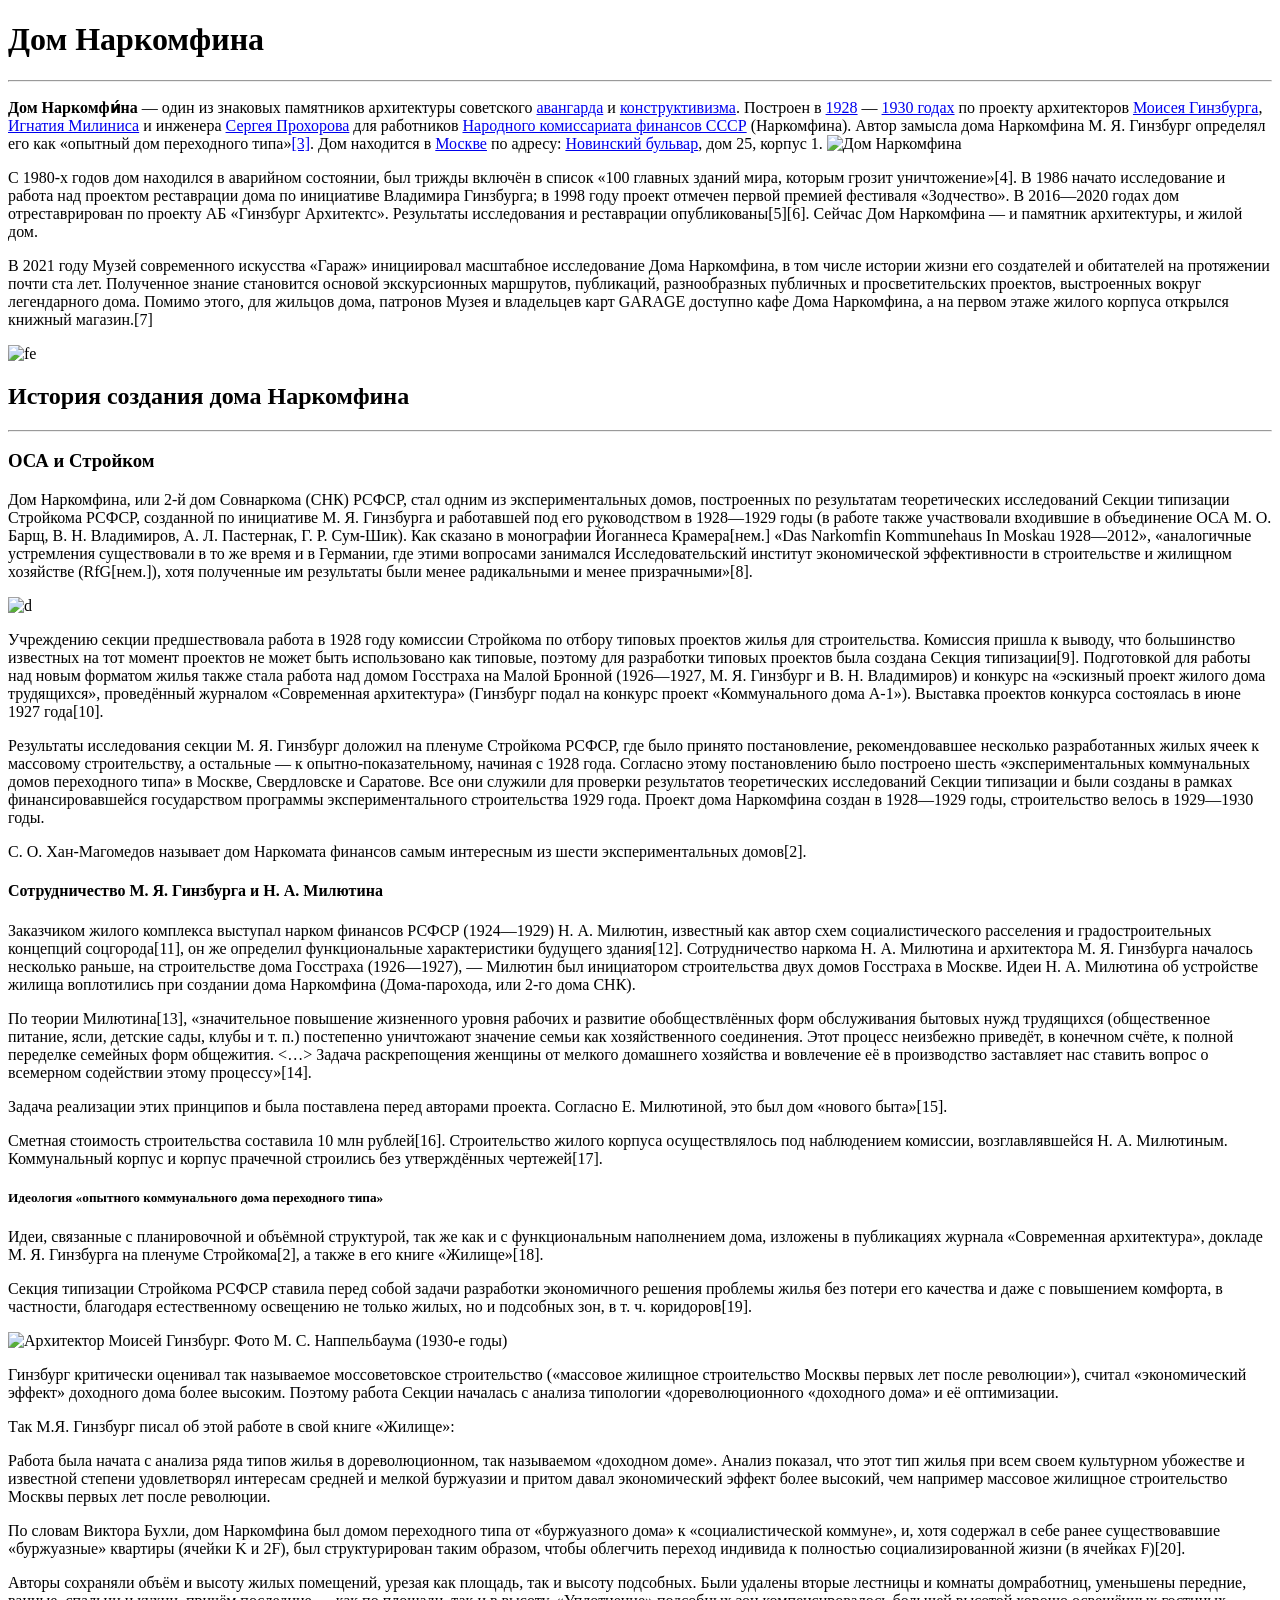
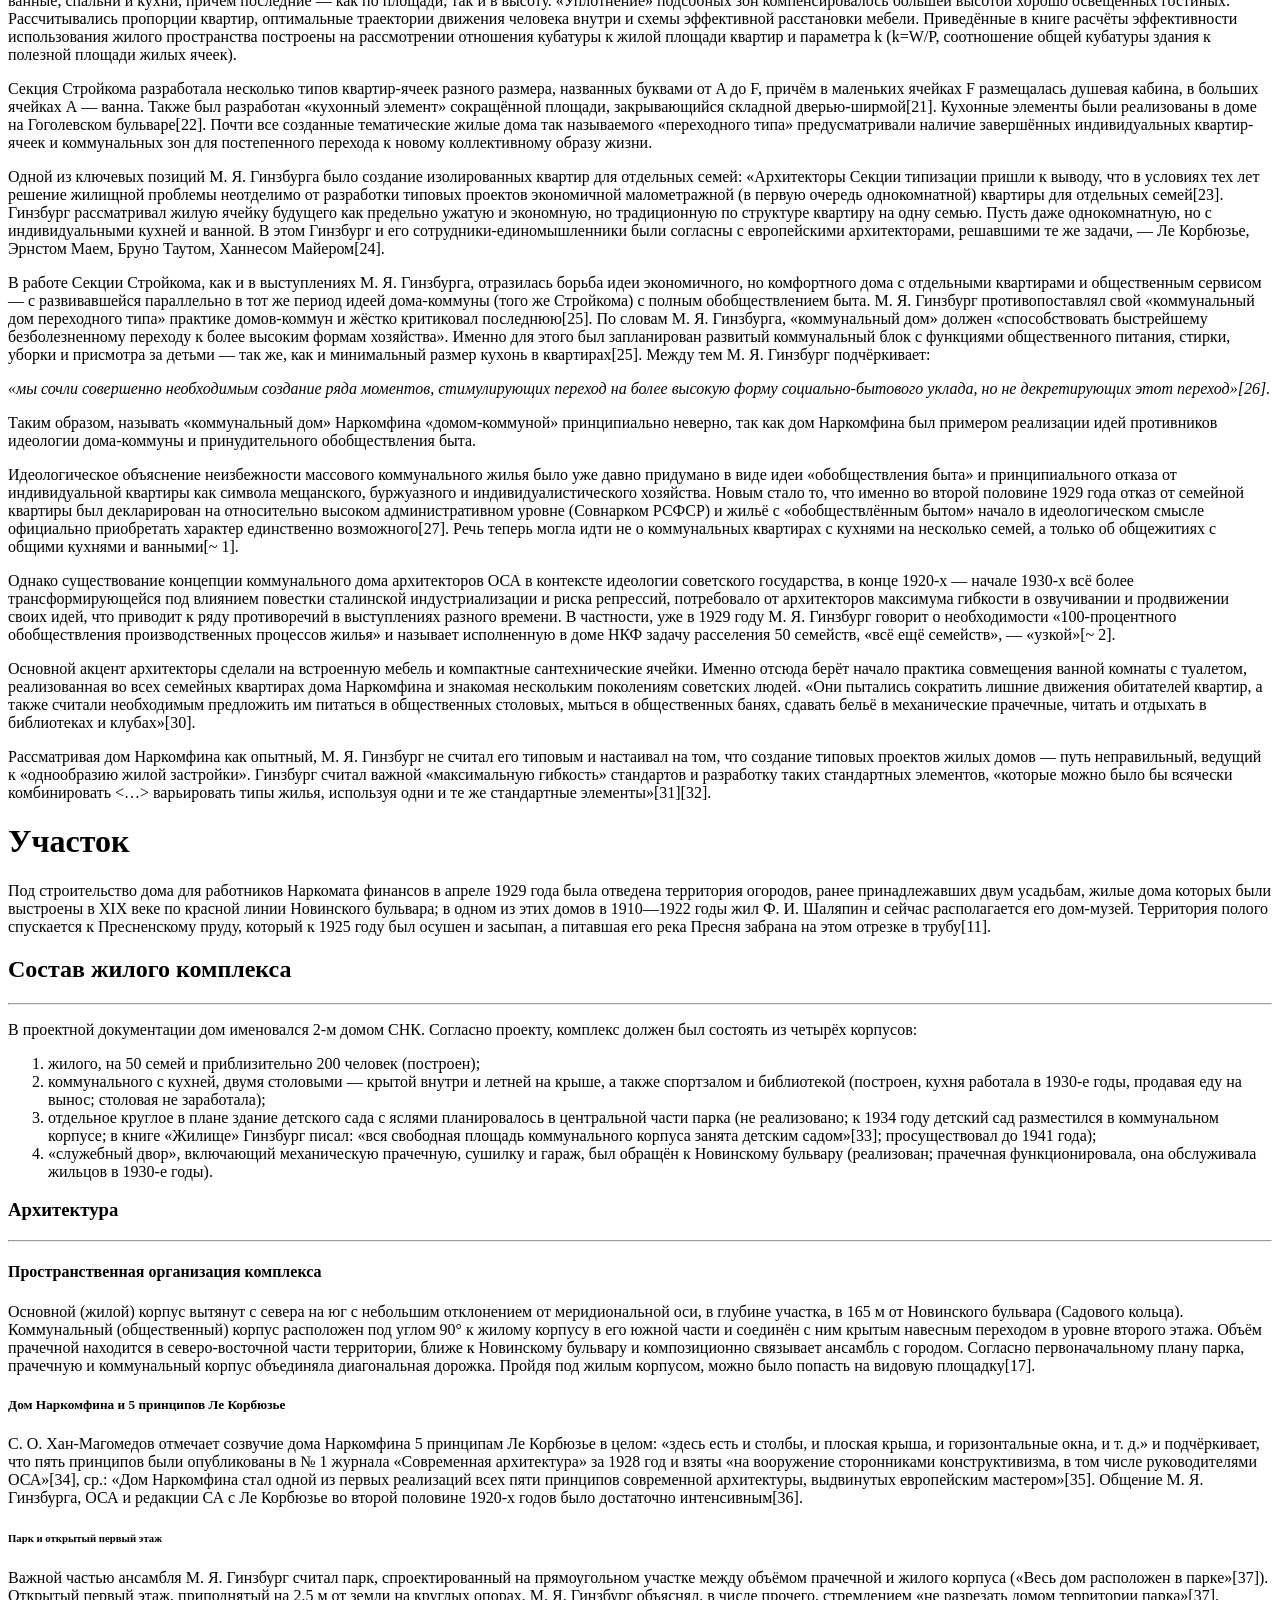
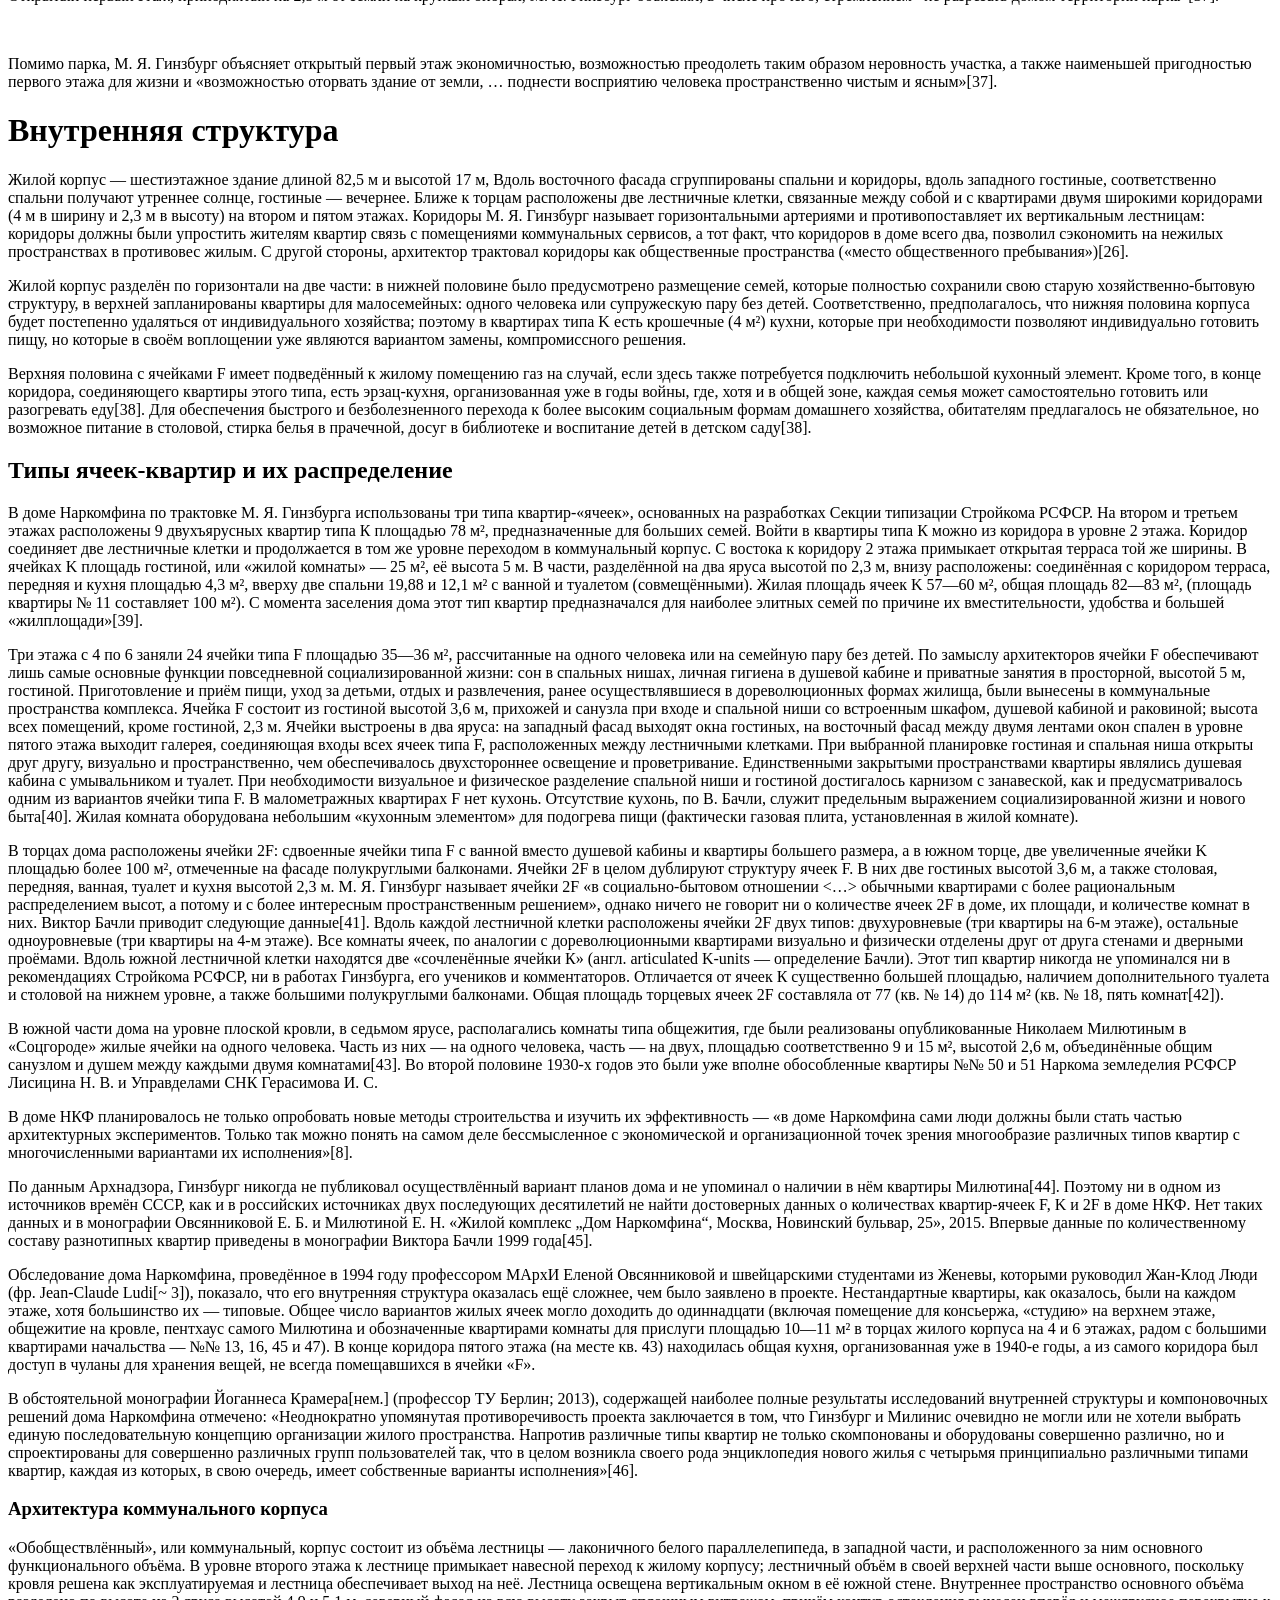
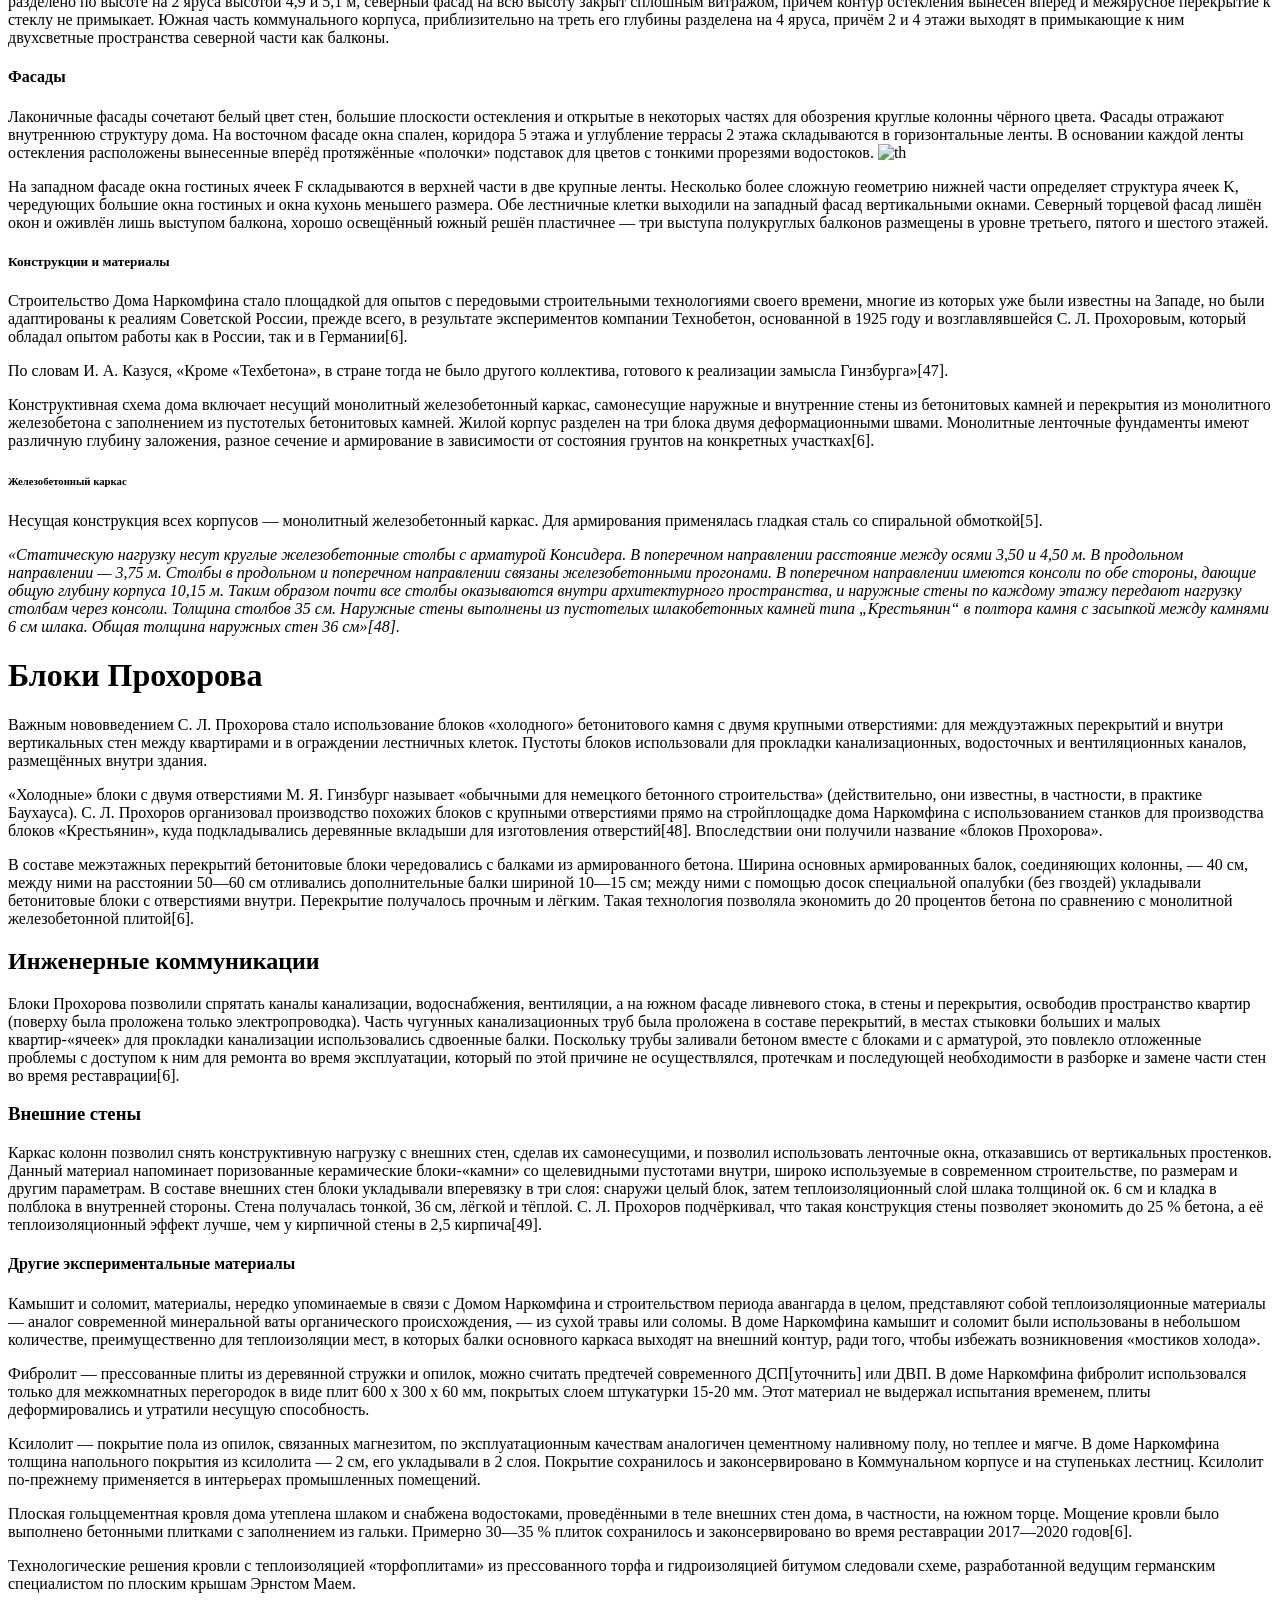
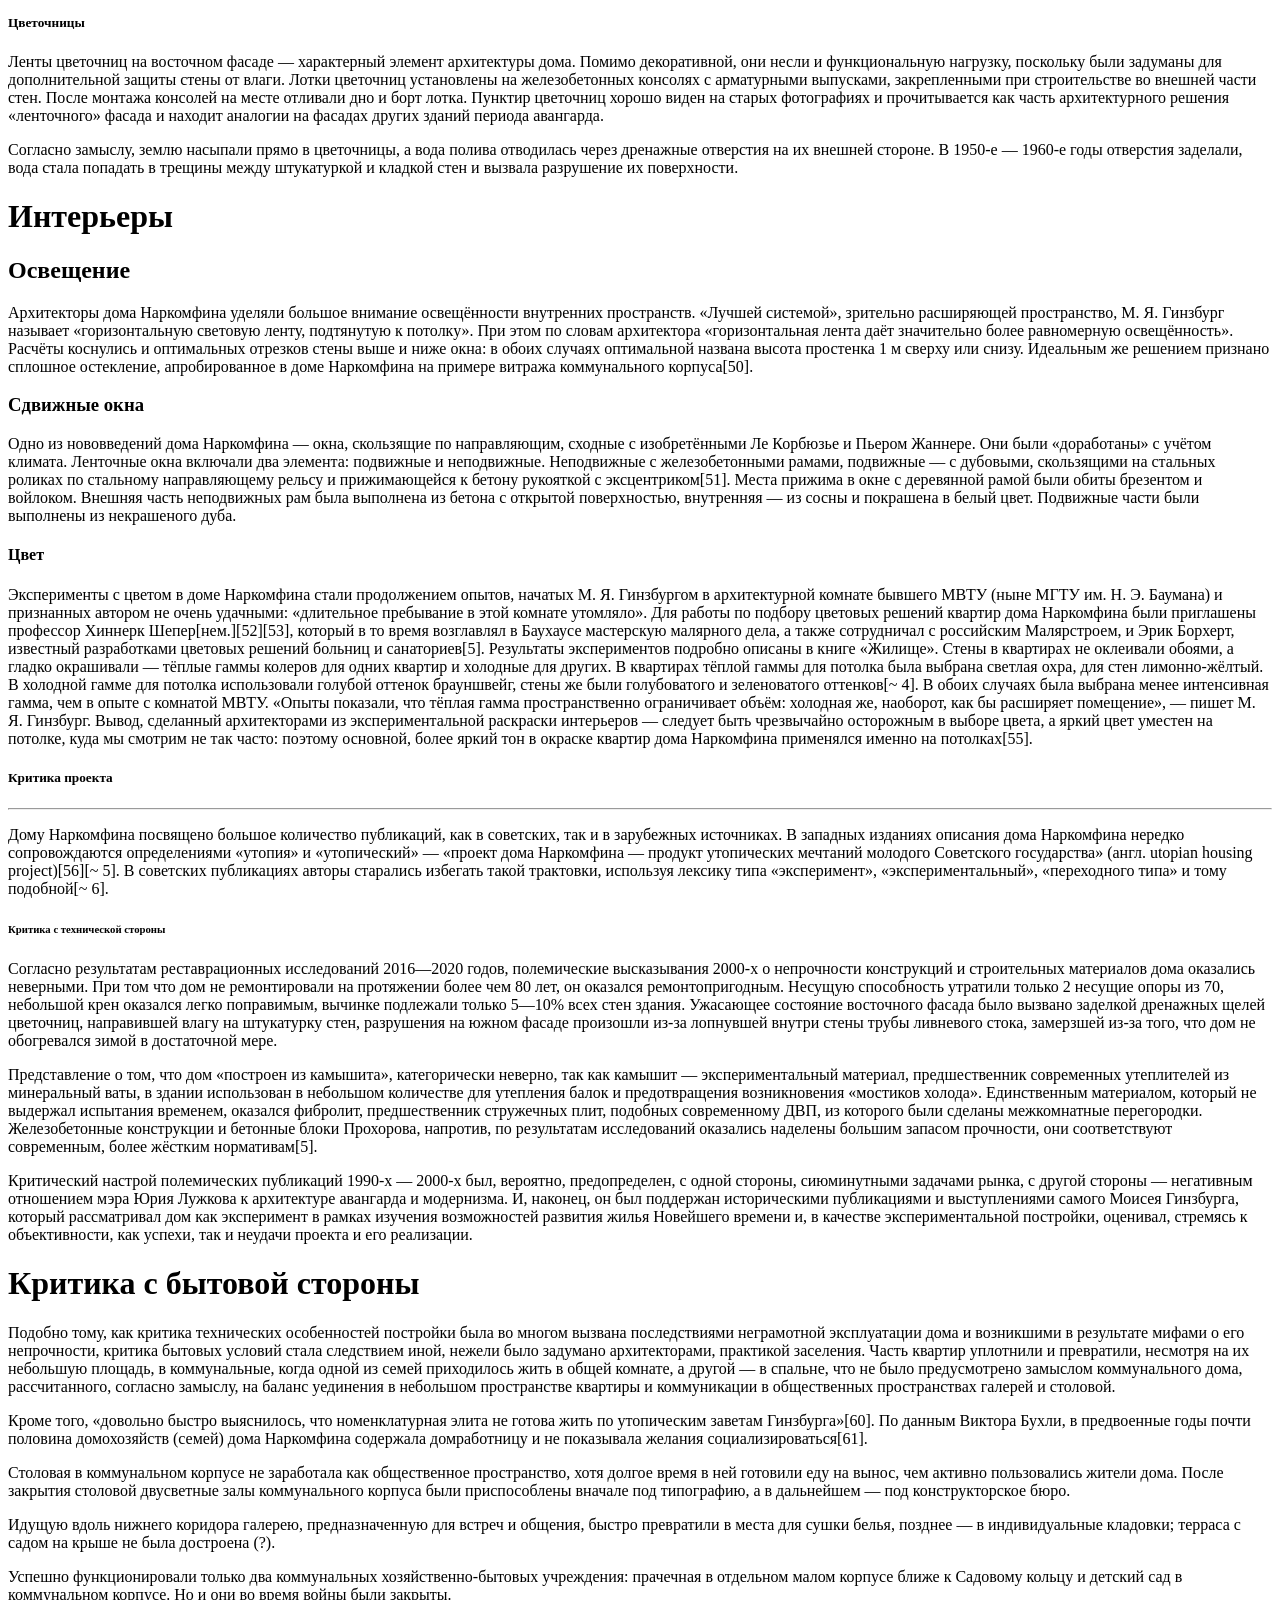
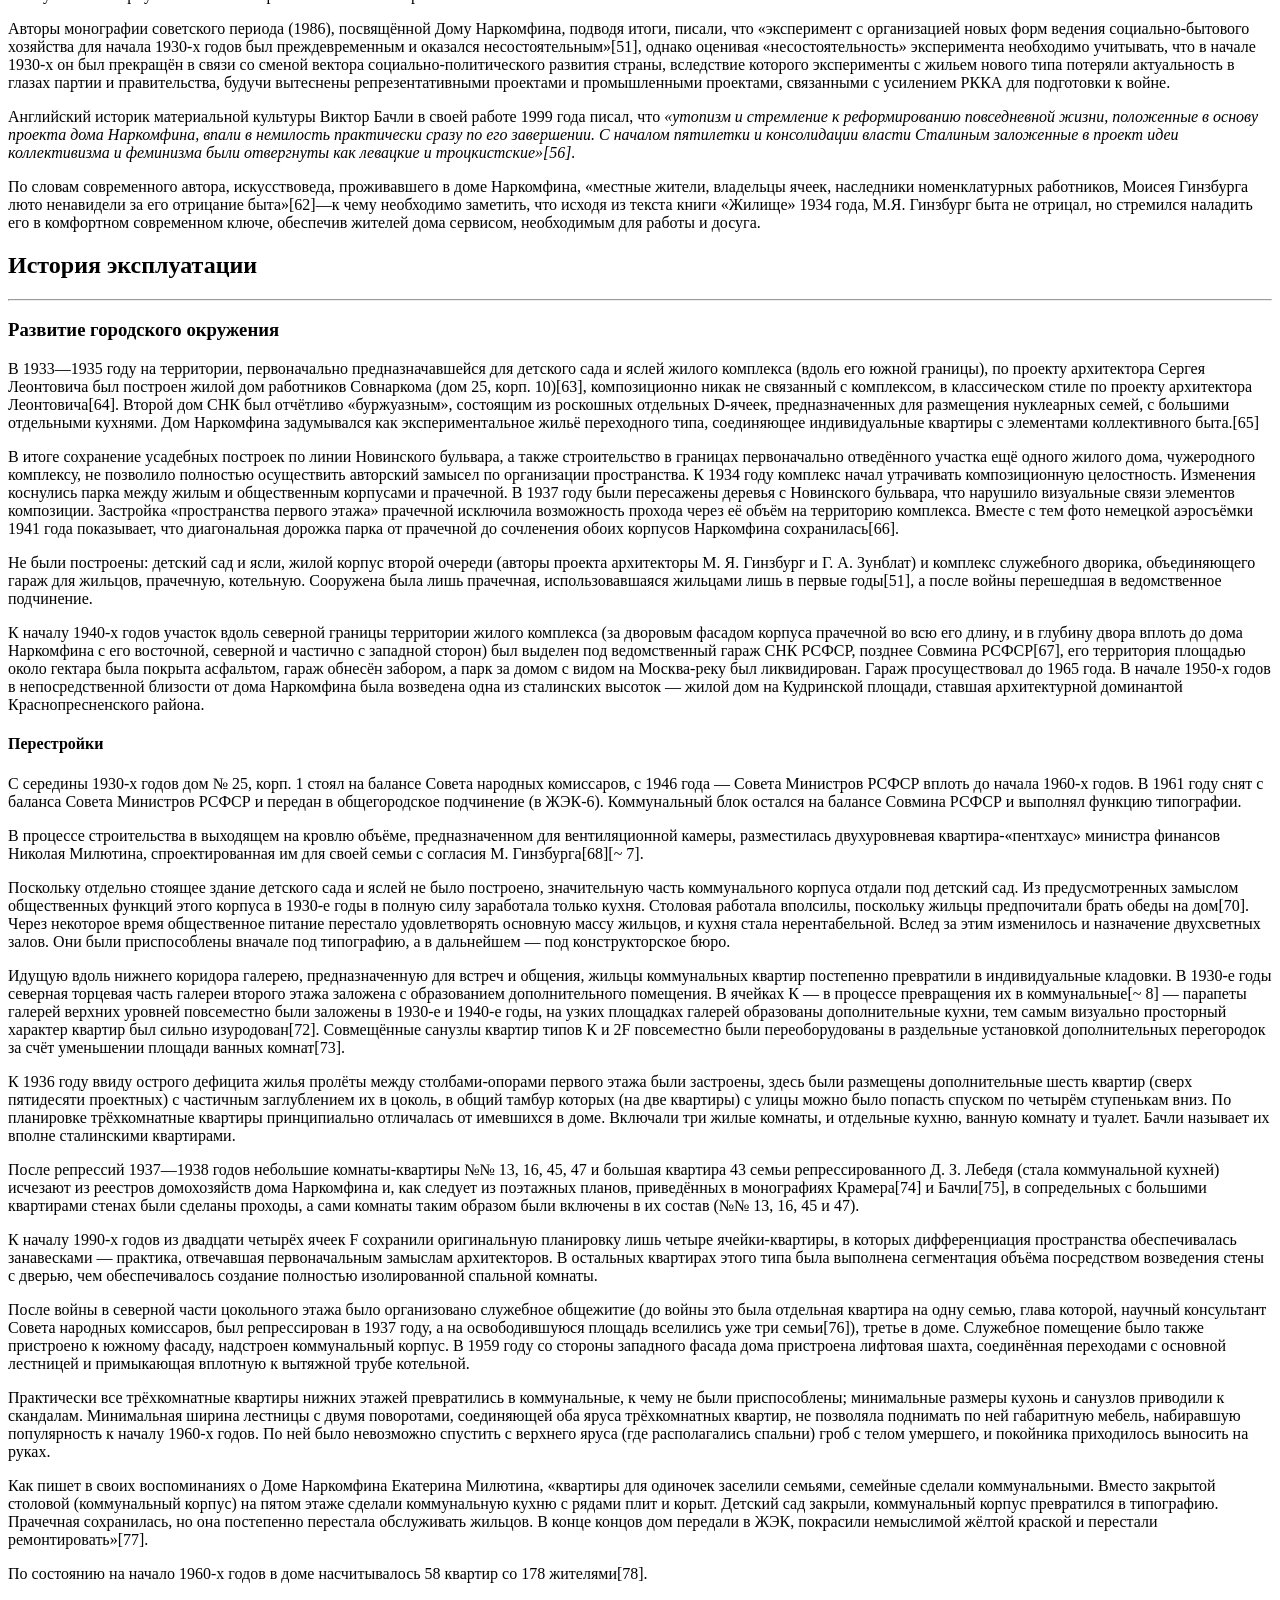
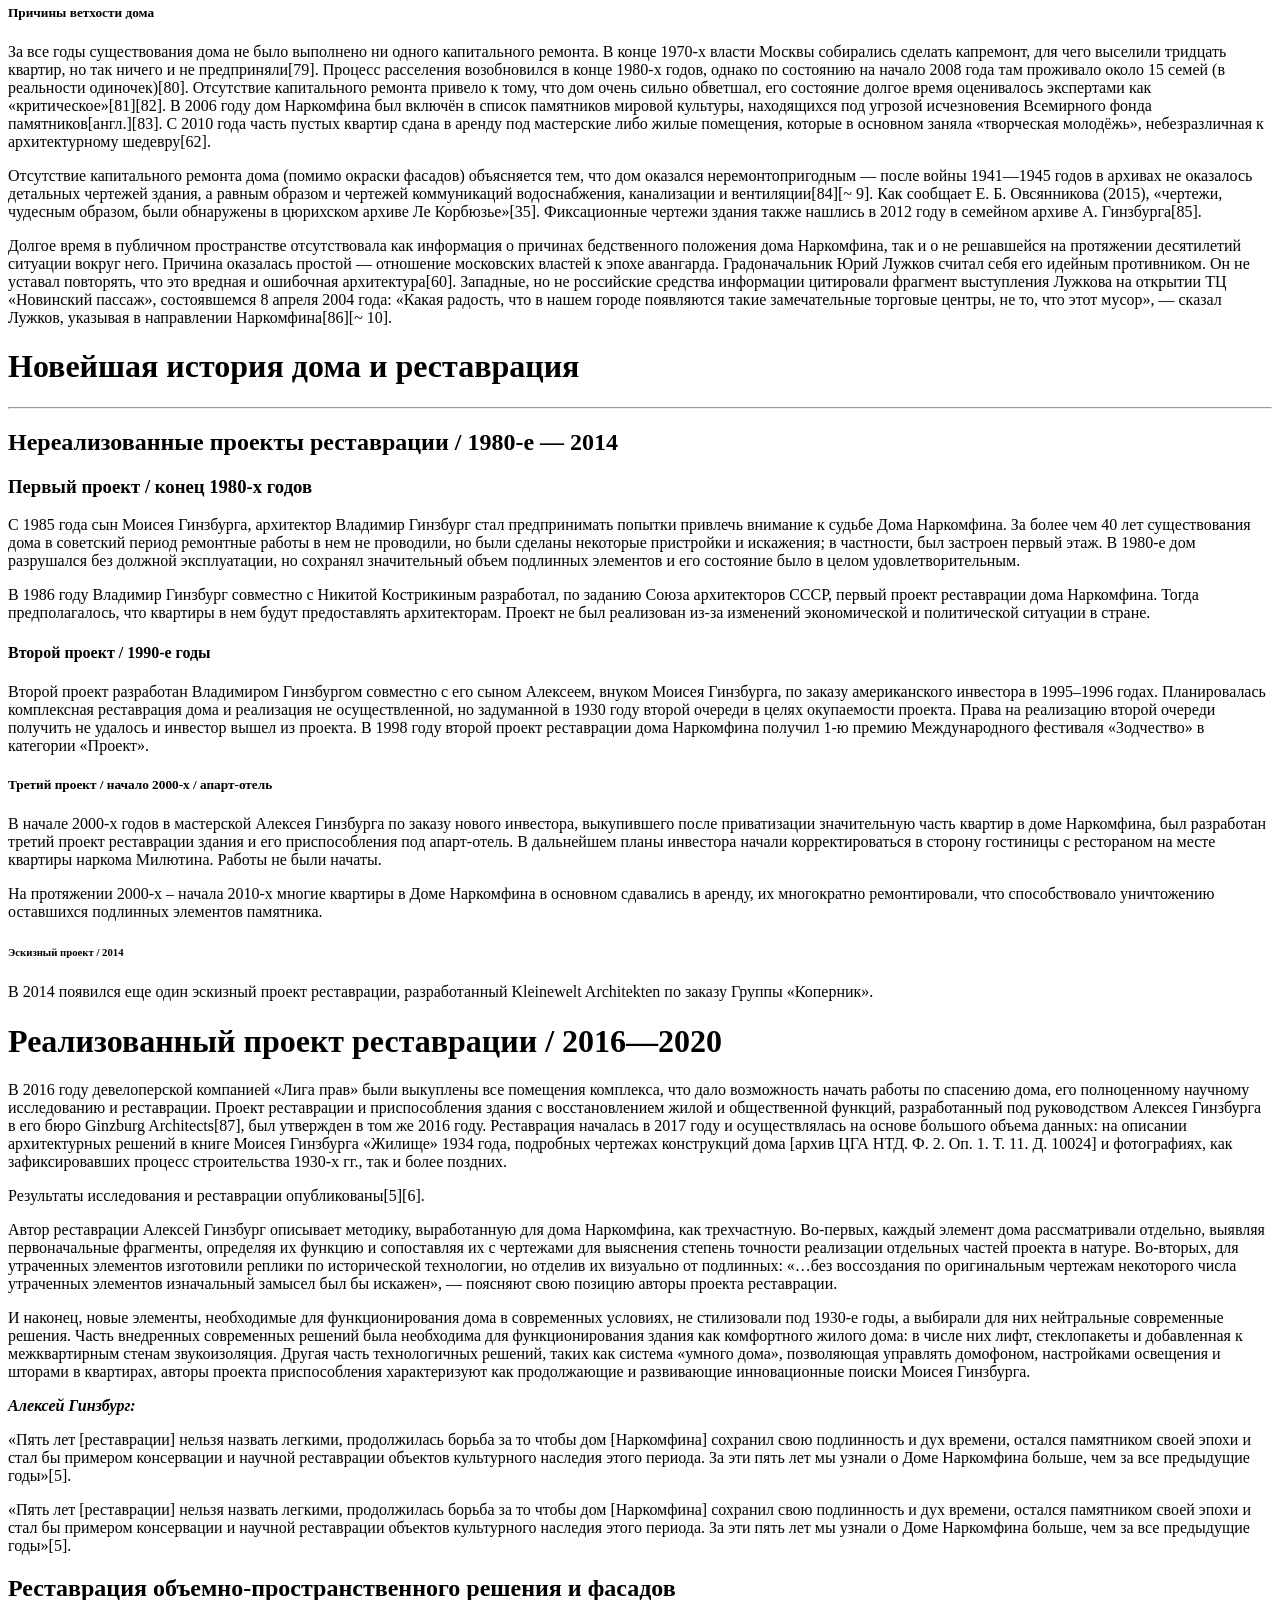
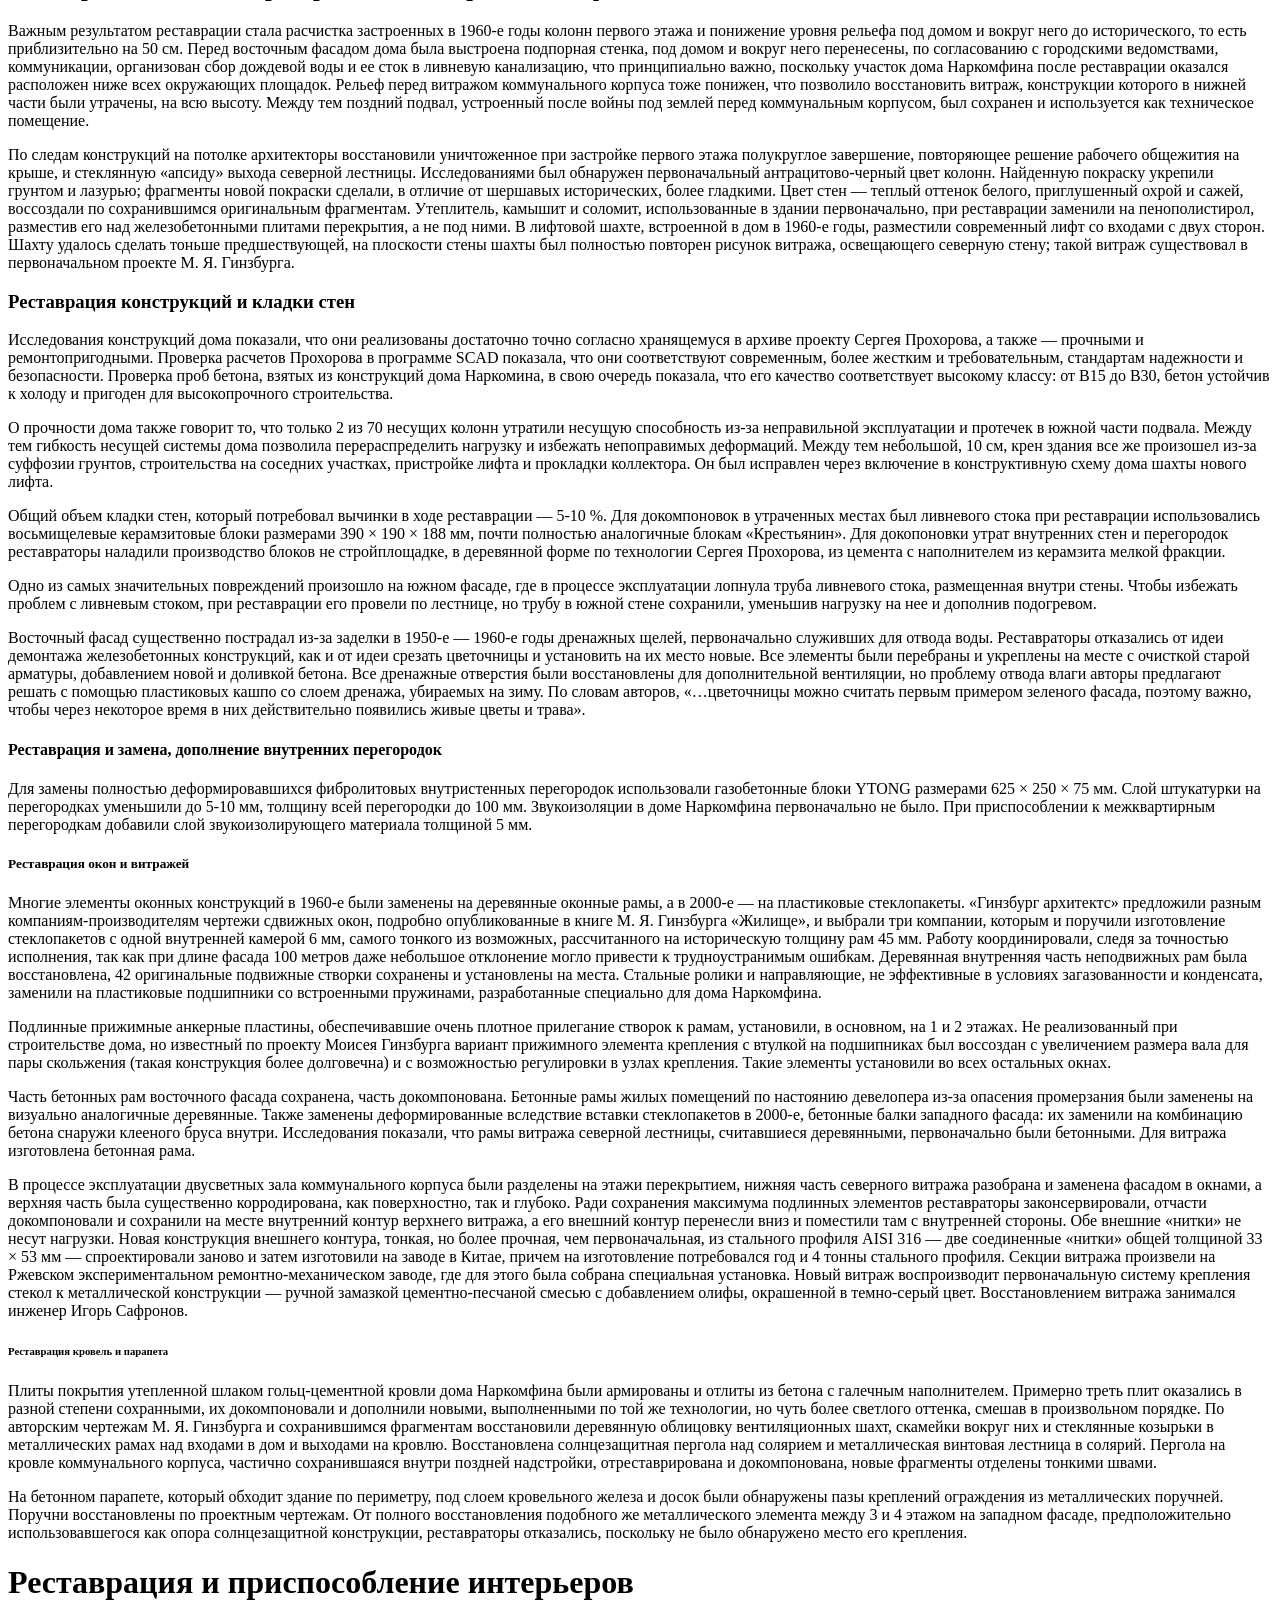
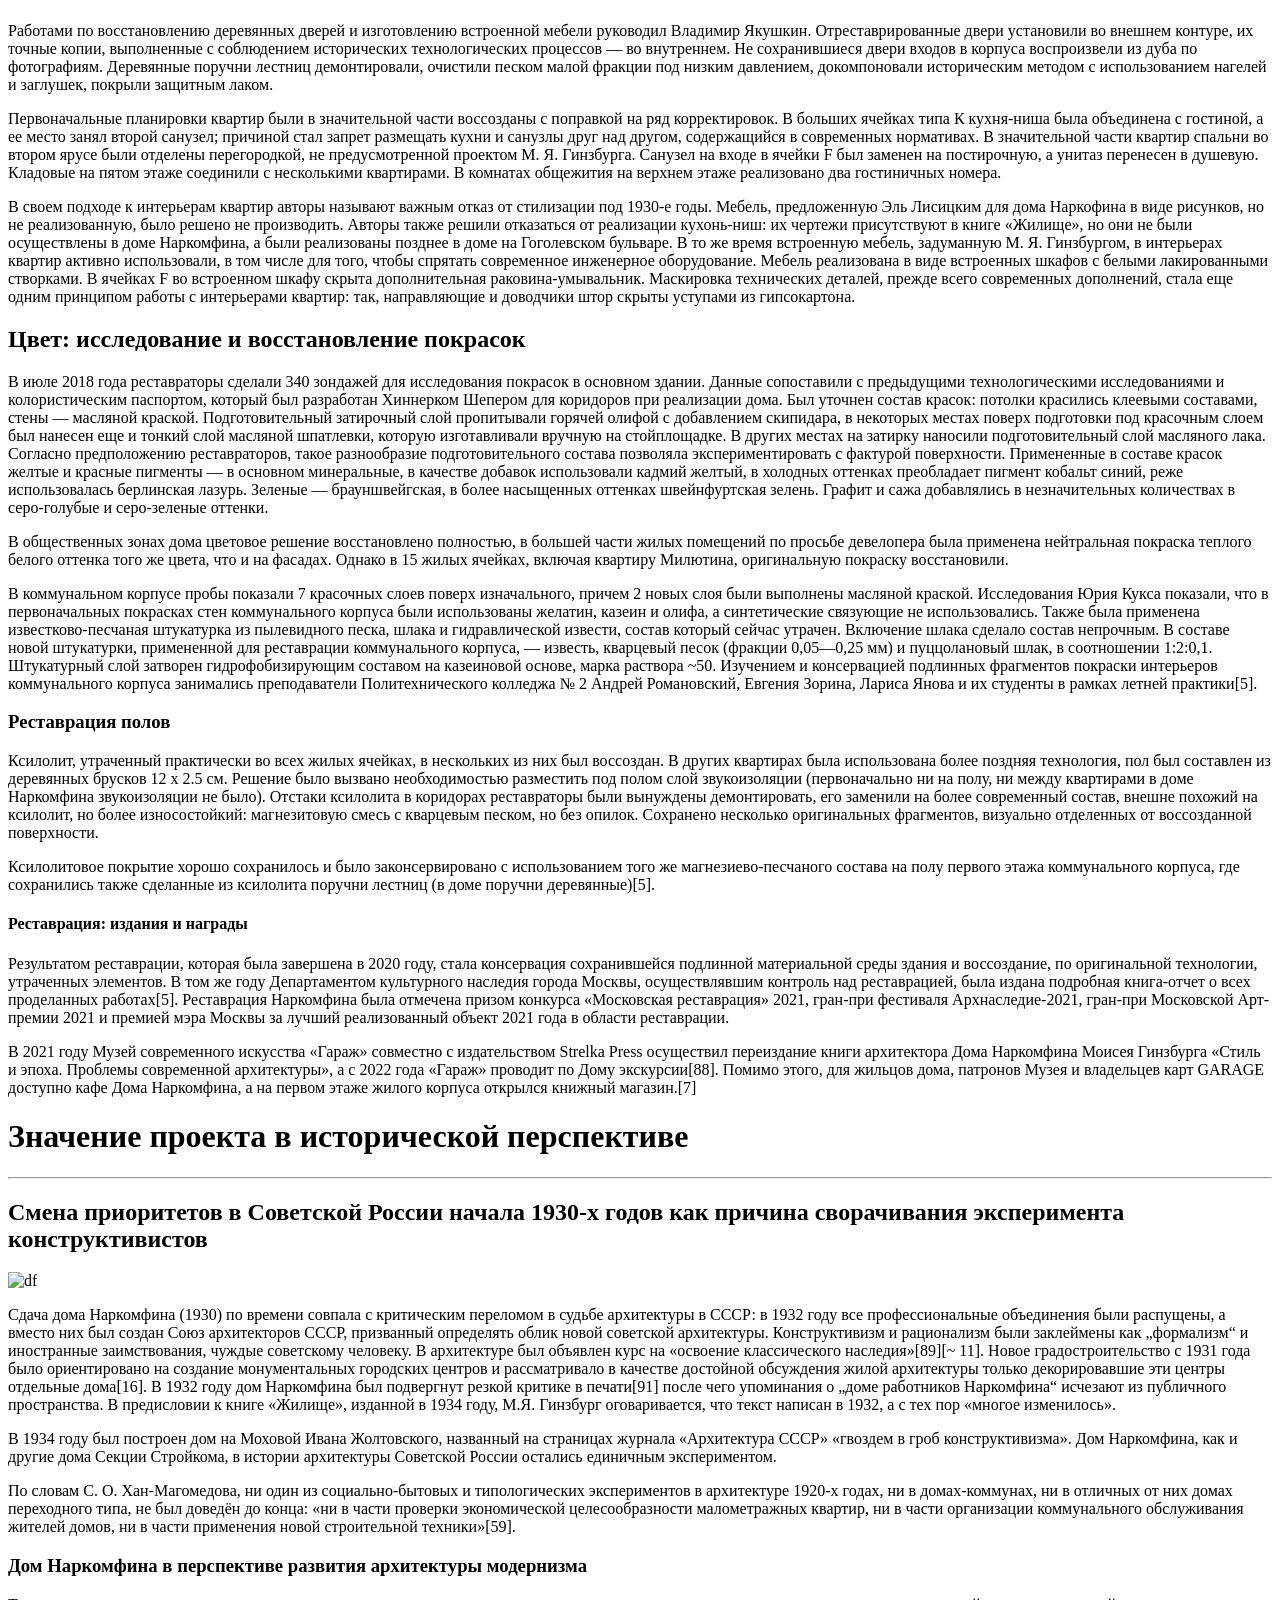
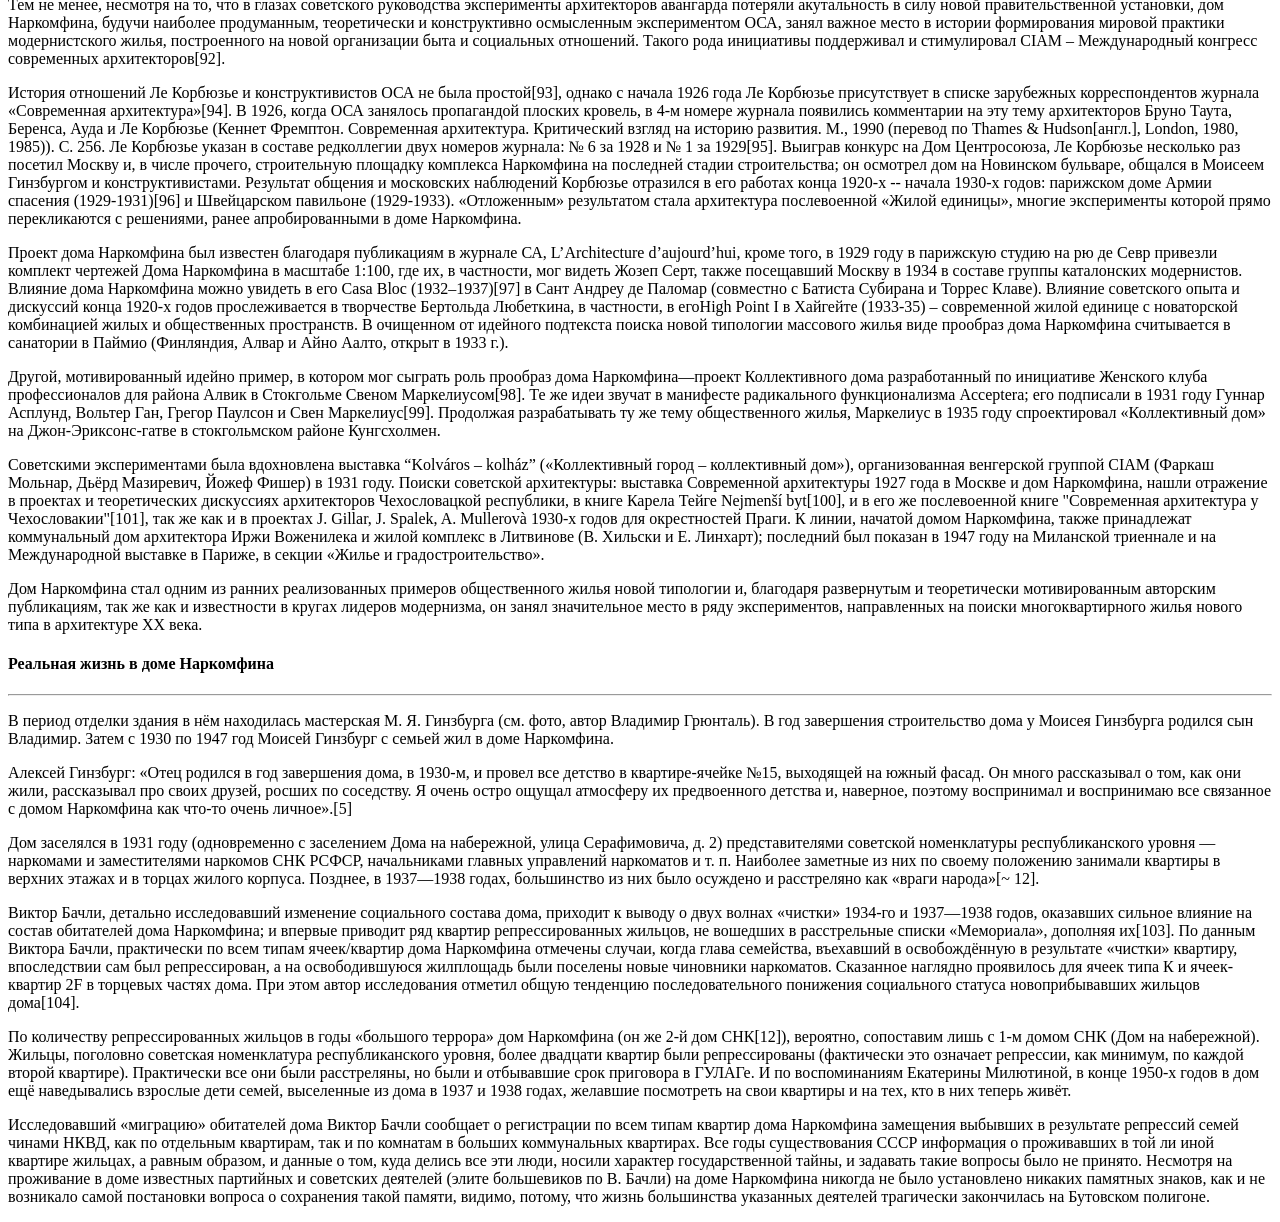
==== index.html @ b12000b9 "Первая версия" ====
<!doctype html>
<html lang="ru">
  <head>
    <meta charset="UTF-8" />
    <meta name="viewport" content="width=device-width, initial-scale=1.0" />
    <title>Дом Наркомфина</title>
    <link rel="stylesheet" href="stylesheets/style.css" />
  </head>
  <body>
    <h1><b>Дом Наркомфина</b></h1>
    <hr />
    <p>
      <b>Дом Наркомфи́на</b> — один из знаковых памятников архитектуры советского
      <a href="https://ru.wikipedia.org/wiki/Авангард_(искусство)">авангарда</a>
      и
      <a href=" https://ru.wikipedia.org/wiki/Конструктивизм_(искусство)"
        >конструктивизма</a
      >. Построен в <a href="https://ru.wikipedia.org/wiki/1928_год">1928</a> —
      <a href="https://ru.wikipedia.org/wiki/1930_год">1930 годах</a> по проекту
      архитекторов
      <a href="https://ru.wikipedia.org/wiki/Гинзбург,_Моисей_Яковлевич"
        >Моисея Гинзбурга</a
      >,
      <a href="https://ru.wikipedia.org/wiki/Милинис,_Игнатий_Францевич"
        >Игнатия Милиниса</a
      >
      и инженера
      <a href="https://ru.wikipedia.org/wiki/Прохоров,_Сергей_Львович"
        >Сергея Прохорова</a
      >
      для работников
      <a href="https://ru.wikipedia.org/wiki/Народный_комиссариат_финансов_СССР"
        >Народного комиссариата финансов СССР</a
      >
      (Наркомфина). Автор замысла дома Наркомфина М. Я. Гинзбург определял его
      как «опытный дом переходного типа»<a
        href="https://ru.wikipedia.org/wiki/Дом_Наркомфина#cite_note-_e541078052b8ba53-3"
        >[3]</a
      >. Дом находится в
      <a href="https://ru.wikipedia.org/wiki/Москва">Москве</a> по адресу:
      <a href="https://ru.wikipedia.org/wiki/Новинский_бульвар"
        >Новинский бульвар</a
      >, дом 25, корпус 1.
      <img
        src="https://thumb.wikimedia.org/wikipedia/commons/thumb/3/30/Moscow%2C_Narkomfin_building_in_May_2021_03.jpg/960px-Moscow%2C_Narkomfin_building_in_May_2021_03.jpg?utm_source=ru.wikipedia.org&utm_campaign=parser&utm_content=thumbnail"
        alt="Дом Наркомфина"
      />
    </p>

    <p>
      С 1980-х годов дом находился в аварийном состоянии, был трижды включён в
      список «100 главных зданий мира, которым грозит уничтожение»[4]. В 1986
      начато исследование и работа над проектом реставрации дома по инициативе
      Владимира Гинзбурга; в 1998 году проект отмечен первой премией фестиваля
      «Зодчество». В 2016—2020 годах дом отреставрирован по проекту АБ «Гинзбург
      Архитектс». Результаты исследования и реставрации опубликованы[5][6].
      Сейчас Дом Наркомфина — и памятник архитектуры, и жилой дом.
    </p>
    <p>
      В 2021 году Музей современного искусства «Гараж» инициировал масштабное
      исследование Дома Наркомфина, в том числе истории жизни его создателей и
      обитателей на протяжении почти ста лет. Полученное знание становится
      основой экскурсионных маршрутов, публикаций, разнообразных публичных и
      просветительских проектов, выстроенных вокруг легендарного дома. Помимо
      этого, для жильцов дома, патронов Музея и владельцев карт GARAGE доступно
      кафе Дома Наркомфина, а на первом этаже жилого корпуса открылся книжный
      магазин.[7]
    </p>
    <img
      src="https://upload.wikimedia.org/wikipedia/commons/7/77/Narkmomfinfoto2.jpg?utm_source=ru.wikipedia.org&utm_campaign=parser&utm_content=thumbnail_unscaled"
      alt="fe"
    />

    <h2>История создания дома Наркомфина</h2>
    <hr />
    <h3>ОСА и Стройком</h3>
    <p>
      Дом Наркомфина, или 2-й дом Совнаркома (СНК) РСФСР, стал одним из
      экспериментальных домов, построенных по результатам теоретических
      исследований Секции типизации Стройкома РСФСР, созданной по инициативе М.
      Я. Гинзбурга и работавшей под его руководством в 1928—1929 годы (в работе
      также участвовали входившие в объединение ОСА М. О. Барщ, В. Н.
      Владимиров, А. Л. Пастернак, Г. Р. Сум-Шик). Как сказано в монографии
      Йоганнеса Крамера[нем.] «Das Narkomfin Kommunehaus In Moskau 1928—2012»,
      «аналогичные устремления существовали в то же время и в Германии, где
      этими вопросами занимался Исследовательский институт экономической
      эффективности в строительстве и жилищном хозяйстве (RfG[нем.]), хотя
      полученные им результаты были менее радикальными и менее призрачными»[8].
    </p>
    <img
      src="https://thumb.wikimedia.org/wikipedia/commons/thumb/0/07/Narkonfin-apartments-moscow-russia-architects-ginsburg-m-milinis-i-1928-1929-photograph-photographer-robert-byron3.png/960px-Narkonfin-apartments-moscow-russia-architects-ginsburg-m-milinis-i-1928-1929-photograph-photographer-robert-byron3.png?utm_source=ru.wikipedia.org&utm_campaign=parser&utm_content=thumbnail"
      alt="d"
    />
    <p>
      Учреждению секции предшествовала работа в 1928 году комиссии Стройкома по
      отбору типовых проектов жилья для строительства. Комиссия пришла к выводу,
      что большинство известных на тот момент проектов не может быть
      использовано как типовые, поэтому для разработки типовых проектов была
      создана Секция типизации[9]. Подготовкой для работы над новым форматом
      жилья также стала работа над домом Госстраха на Малой Бронной (1926—1927,
      М. Я. Гинзбург и В. Н. Владимиров) и конкурс на «эскизный проект жилого
      дома трудящихся», проведённый журналом «Современная архитектура» (Гинзбург
      подал на конкурс проект «Коммунального дома А-1»). Выставка проектов
      конкурса состоялась в июне 1927 года[10].
    </p>
    <p>
      Результаты исследования секции М. Я. Гинзбург доложил на пленуме Стройкома
      РСФСР, где было принято постановление, рекомендовавшее несколько
      разработанных жилых ячеек к массовому строительству, а остальные — к
      опытно-показательному, начиная с 1928 года. Согласно этому постановлению
      было построено шесть «экспериментальных коммунальных домов переходного
      типа» в Москве, Свердловске и Саратове. Все они служили для проверки
      результатов теоретических исследований Секции типизации и были созданы в
      рамках финансировавшейся государством программы экспериментального
      строительства 1929 года. Проект дома Наркомфина создан в 1928—1929 годы,
      строительство велось в 1929—1930 годы.
    </p>
    <p>
      С. О. Хан-Магомедов называет дом Наркомата финансов самым интересным из
      шести экспериментальных домов[2].
    </p>
    <h4>Сотрудничество М. Я. Гинзбурга и Н. А. Милютина</h4>
    <p>
      Заказчиком жилого комплекса выступал нарком финансов РСФСР (1924—1929) Н.
      А. Милютин, известный как автор схем социалистического расселения и
      градостроительных концепций соцгорода[11], он же определил функциональные
      характеристики будущего здания[12]. Сотрудничество наркома Н. А. Милютина
      и архитектора М. Я. Гинзбурга началось несколько раньше, на строительстве
      дома Госстраха (1926—1927), — Милютин был инициатором строительства двух
      домов Госстраха в Москве. Идеи Н. А. Милютина об устройстве жилища
      воплотились при создании дома Наркомфина (Дома-парохода, или 2-го дома
      СНК).
    </p>
    <p>
      По теории Милютина[13], «значительное повышение жизненного уровня рабочих
      и развитие обобществлённых форм обслуживания бытовых нужд трудящихся
      (общественное питание, ясли, детские сады, клубы и т. п.) постепенно
      уничтожают значение семьи как хозяйственного соединения. Этот процесс
      неизбежно приведёт, в конечном счёте, к полной переделке семейных форм
      общежития. <…> Задача раскрепощения женщины от мелкого домашнего хозяйства
      и вовлечение её в производство заставляет нас ставить вопрос о всемерном
      содействии этому процессу»[14].
    </p>
    <p>
      Задача реализации этих принципов и была поставлена перед авторами проекта.
      Согласно Е. Милютиной, это был дом «нового быта»[15].
    </p>
    <p>
      Сметная стоимость строительства составила 10 млн рублей[16]. Строительство
      жилого корпуса осуществлялось под наблюдением комиссии, возглавлявшейся Н.
      А. Милютиным. Коммунальный корпус и корпус прачечной строились без
      утверждённых чертежей[17].
    </p>

    <h5>Идеология «опытного коммунального дома переходного типа»</h5>
    <p>
      Идеи, связанные с планировочной и объёмной структурой, так же как и с
      функциональным наполнением дома, изложены в публикациях журнала
      «Современная архитектура», докладе М. Я. Гинзбурга на пленуме
      Стройкома[2], а также в его книге «Жилище»[18].
    </p>
    <p>
      Секция типизации Стройкома РСФСР ставила перед собой задачи разработки
      экономичного решения проблемы жилья без потери его качества и даже с
      повышением комфорта, в частности, благодаря естественному освещению не
      только жилых, но и подсобных зон, в т. ч. коридоров[19].
    </p>
    <img
      src="https://upload.wikimedia.org/wikipedia/commons/7/70/Moisei_Ginzburg.jpg?utm_source=ru.wikipedia.org&utm_campaign=parser&utm_content=thumbnail_unscaled"
      alt="Архитектор Моисей Гинзбург. Фото М. С. Наппельбаума (1930-е годы)"
    />
    <p>
      Гинзбург критически оценивал так называемое моссоветовское строительство
      («массовое жилищное строительство Москвы первых лет после революции»),
      считал «экономический эффект» доходного дома более высоким. Поэтому работа
      Секции началась с анализа типологии «дореволюционного «доходного дома» и
      её оптимизации.
    </p>
    <p>Так М.Я. Гинзбург писал об этой работе в свой книге «Жилище»:</p>
    <p>
      Работа была начата с анализа ряда типов жилья в дореволюционном, так
      называемом «доходном доме». Анализ показал, что этот тип жилья при всем
      своем культурном убожестве и известной степени удовлетворял интересам
      средней и мелкой буржуазии и притом давал экономический эффект более
      высокий, чем например массовое жилищное строительство Москвы первых лет
      после революции.
    </p>
    <p>
      По словам Виктора Бухли, дом Наркомфина был домом переходного типа от
      «буржуазного дома» к «социалистической коммуне», и, хотя содержал в себе
      ранее существовавшие «буржуазные» квартиры (ячейки K и 2F), был
      структурирован таким образом, чтобы облегчить переход индивида к полностью
      социализированной жизни (в ячейках F)[20].
    </p>
    <p>
      Авторы сохраняли объём и высоту жилых помещений, урезая как площадь, так и
      высоту подсобных. Были удалены вторые лестницы и комнаты домработниц,
      уменьшены передние, ванные, спальни и кухни, причём последние — как по
      площади, так и в высоту. «Уплотнение» подсобных зон компенсировалось
      большей высотой хорошо освещённых гостиных. Рассчитывались пропорции
      квартир, оптимальные траектории движения человека внутри и схемы
      эффективной расстановки мебели. Приведённые в книге расчёты эффективности
      использования жилого пространства построены на рассмотрении отношения
      кубатуры к жилой площади квартир и параметра k (k=W/P, соотношение общей
      кубатуры здания к полезной площади жилых ячеек).
    </p>
    <p>
      Секция Стройкома разработала несколько типов квартир-ячеек разного
      размера, названных буквами от A до F, причём в маленьких ячейках F
      размещалась душевая кабина, в больших ячейках А — ванна. Также был
      разработан «кухонный элемент» сокращённой площади, закрывающийся складной
      дверью-ширмой[21]. Кухонные элементы были реализованы в доме на
      Гоголевском бульваре[22]. Почти все созданные тематические жилые дома так
      называемого «переходного типа» предусматривали наличие завершённых
      индивидуальных квартир-ячеек и коммунальных зон для постепенного перехода
      к новому коллективному образу жизни.
    </p>
    <p>
      Одной из ключевых позиций М. Я. Гинзбурга было создание изолированных
      квартир для отдельных семей: «Архитекторы Секции типизации пришли к
      выводу, что в условиях тех лет решение жилищной проблемы неотделимо от
      разработки типовых проектов экономичной малометражной (в первую очередь
      однокомнатной) квартиры для отдельных семей[23]. Гинзбург рассматривал
      жилую ячейку будущего как предельно ужатую и экономную, но традиционную по
      структуре квартиру на одну семью. Пусть даже однокомнатную, но с
      индивидуальными кухней и ванной. В этом Гинзбург и его
      сотрудники-единомышленники были согласны с европейскими архитекторами,
      решавшими те же задачи, — Ле Корбюзье, Эрнстом Маем, Бруно Таутом,
      Ханнесом Майером[24].
    </p>
    <p>
      В работе Секции Стройкома, как и в выступлениях М. Я. Гинзбурга,
      отразилась борьба идеи экономичного, но комфортного дома с отдельными
      квартирами и общественным сервисом — с развивавшейся параллельно в тот же
      период идеей дома-коммуны (того же Стройкома) с полным обобществлением
      быта. М. Я. Гинзбург противопоставлял свой «коммунальный дом переходного
      типа» практике домов-коммун и жёстко критиковал последнюю[25]. По словам
      М. Я. Гинзбурга, «коммунальный дом» должен «способствовать быстрейшему
      безболезненному переходу к более высоким формам хозяйства». Именно для
      этого был запланирован развитый коммунальный блок с функциями
      общественного питания, стирки, уборки и присмотра за детьми — так же, как
      и минимальный размер кухонь в квартирах[25]. Между тем М. Я. Гинзбург
      подчёркивает:
    </p>
    <p>
      <i
        >«мы сочли совершенно необходимым создание ряда моментов, стимулирующих
        переход на более высокую форму социально-бытового уклада, но не
        декретирующих этот переход»[26].</i
      >
    </p>
    <p>
      Таким образом, называть «коммунальный дом» Наркомфина «домом-коммуной»
      принципиально неверно, так как дом Наркомфина был примером реализации идей
      противников идеологии дома-коммуны и принудительного обобществления быта.
    </p>
    <p>
      Идеологическое объяснение неизбежности массового коммунального жилья было
      уже давно придумано в виде идеи «обобществления быта» и принципиального
      отказа от индивидуальной квартиры как символа мещанского, буржуазного и
      индивидуалистического хозяйства. Новым стало то, что именно во второй
      половине 1929 года отказ от семейной квартиры был декларирован на
      относительно высоком административном уровне (Совнарком РСФСР) и жильё с
      «обобществлённым бытом» начало в идеологическом смысле официально
      приобретать характер единственно возможного[27]. Речь теперь могла идти не
      о коммунальных квартирах с кухнями на несколько семей, а только об
      общежитиях с общими кухнями и ванными[~ 1].
    </p>
    <p>
      Однако существование концепции коммунального дома архитекторов ОСА в
      контексте идеологии советского государства, в конце 1920-х — начале 1930-х
      всё более трансформирующейся под влиянием повестки сталинской
      индустриализации и риска репрессий, потребовало от архитекторов максимума
      гибкости в озвучивании и продвижении своих идей, что приводит к ряду
      противоречий в выступлениях разного времени. В частности, уже в 1929 году
      М. Я. Гинзбург говорит о необходимости «100-процентного обобществления
      производственных процессов жилья» и называет исполненную в доме НКФ задачу
      расселения 50 семейств, «всё ещё семейств», — «узкой»[~ 2].
    </p>
    <p>
      Основной акцент архитекторы сделали на встроенную мебель и компактные
      сантехнические ячейки. Именно отсюда берёт начало практика совмещения
      ванной комнаты с туалетом, реализованная во всех семейных квартирах дома
      Наркомфина и знакомая нескольким поколениям советских людей. «Они пытались
      сократить лишние движения обитателей квартир, а также считали необходимым
      предложить им питаться в общественных столовых, мыться в общественных
      банях, сдавать бельё в механические прачечные, читать и отдыхать в
      библиотеках и клубах»[30].
    </p>
    <p>
      Рассматривая дом Наркомфина как опытный, М. Я. Гинзбург не считал его
      типовым и настаивал на том, что создание типовых проектов жилых домов —
      путь неправильный, ведущий к «однообразию жилой застройки». Гинзбург
      считал важной «максимальную гибкость» стандартов и разработку таких
      стандартных элементов, «которые можно было бы всячески комбинировать <…>
      варьировать типы жилья, используя одни и те же стандартные
      элементы»[31][32].
    </p>
    <h1>Участок</h1>
    <p>
      Под строительство дома для работников Наркомата финансов в апреле 1929
      года была отведена территория огородов, ранее принадлежавших двум
      усадьбам, жилые дома которых были выстроены в XIX веке по красной линии
      Новинского бульвара; в одном из этих домов в 1910—1922 годы жил Ф. И.
      Шаляпин и сейчас располагается его дом-музей. Территория полого спускается
      к Пресненскому пруду, который к 1925 году был осушен и засыпан, а питавшая
      его река Пресня забрана на этом отрезке в трубу[11].
    </p>
    <h2>Состав жилого комплекса</h2>
    <hr />
    <p>
      В проектной документации дом именовался 2-м домом СНК. Согласно проекту,
      комплекс должен был состоять из четырёх корпусов:
    </p>
    <ol>
      <li>жилого, на 50 семей и приблизительно 200 человек (построен);</li>
      <li>
        коммунального с кухней, двумя столовыми — крытой внутри и летней на
        крыше, а также спортзалом и библиотекой (построен, кухня работала в
        1930-е годы, продавая еду на вынос; столовая не заработала);
      </li>
      <li>
        отдельное круглое в плане здание детского сада с яслями планировалось в
        центральной части парка (не реализовано; к 1934 году детский сад
        разместился в коммунальном корпусе; в книге «Жилище» Гинзбург писал:
        «вся свободная площадь коммунального корпуса занята детским садом»[33];
        просуществовал до 1941 года);
      </li>
      <li>
        «служебный двор», включающий механическую прачечную, сушилку и гараж,
        был обращён к Новинскому бульвару (реализован; прачечная
        функционировала, она обслуживала жильцов в 1930-е годы).
      </li>
    </ol>
    <h3>Архитектура</h3>
    <hr />
    <h4>Пространственная организация комплекса</h4>
    <p>
      Основной (жилой) корпус вытянут с севера на юг с небольшим отклонением от
      меридиональной оси, в глубине участка, в 165 м от Новинского бульвара
      (Садового кольца). Коммунальный (общественный) корпус расположен под углом
      90° к жилому корпусу в его южной части и соединён с ним крытым навесным
      переходом в уровне второго этажа. Объём прачечной находится в
      северо-восточной части территории, ближе к Новинскому бульвару и
      композиционно связывает ансамбль с городом. Согласно первоначальному плану
      парка, прачечную и коммунальный корпус объединяла диагональная дорожка.
      Пройдя под жилым корпусом, можно было попасть на видовую площадку[17].
    </p>
    <h5>Дом Наркомфина и 5 принципов Ле Корбюзье</h5>
    <p>
      С. О. Хан-Магомедов отмечает созвучие дома Наркомфина 5 принципам Ле
      Корбюзье в целом: «здесь есть и столбы, и плоская крыша, и горизонтальные
      окна, и т. д.» и подчёркивает, что пять принципов были опубликованы в № 1
      журнала «Современная архитектура» за 1928 год и взяты «на вооружение
      сторонниками конструктивизма, в том числе руководителями ОСА»[34], ср.:
      «Дом Наркомфина стал одной из первых реализаций всех пяти принципов
      современной архитектуры, выдвинутых европейским мастером»[35]. Общение М.
      Я. Гинзбурга, ОСА и редакции СА с Ле Корбюзье во второй половине 1920-х
      годов было достаточно интенсивным[36].
    </p>
    <h6><b>Парк и открытый первый этаж</b></h6>
    <p>
      Важной частью ансамбля М. Я. Гинзбург считал парк, спроектированный на
      прямоугольном участке между объёмом прачечной и жилого корпуса («Весь дом
      расположен в парке»[37]). Открытый первый этаж, приподнятый на 2,5 м от
      земли на круглых опорах, М. Я. Гинзбург объяснял, в числе прочего,
      стремлением «не разрезать домом территории парка»[37].
    </p>
    <img
      src="https://thumb.wikimedia.org/wikipedia/commons/thumb/d/d6/Robert_Byron_1930s_Narkomfin_building_%28Architect_M._Ginzburg%29.png/960px-Robert_Byron_1930s_Narkomfin_building_%28Architect_M._Ginzburg%29.png?utm_source=ru.wikipedia.org&utm_campaign=parser&utm_content=thumbnail"
      alt=""
    />
    <p>
      Помимо парка, М. Я. Гинзбург объясняет открытый первый этаж
      экономичностью, возможностью преодолеть таким образом неровность участка,
      а также наименьшей пригодностью первого этажа для жизни и «возможностью
      оторвать здание от земли, … поднести восприятию человека пространственно
      чистым и ясным»[37].
    </p>

    <h1>Внутренняя структура</h1>
    <p>
      Жилой корпус — шестиэтажное здание длиной 82,5 м и высотой 17 м, Вдоль
      восточного фасада сгруппированы спальни и коридоры, вдоль западного
      гостиные, соответственно спальни получают утреннее солнце, гостиные —
      вечернее. Ближе к торцам расположены две лестничные клетки, связанные
      между собой и с квартирами двумя широкими коридорами (4 м в ширину и 2,3 м
      в высоту) на втором и пятом этажах. Коридоры М. Я. Гинзбург называет
      горизонтальными артериями и противопоставляет их вертикальным лестницам:
      коридоры должны были упростить жителям квартир связь с помещениями
      коммунальных сервисов, а тот факт, что коридоров в доме всего два,
      позволил сэкономить на нежилых пространствах в противовес жилым. С другой
      стороны, архитектор трактовал коридоры как общественные пространства
      («место общественного пребывания»)[26].
    </p>
    <p>
      Жилой корпус разделён по горизонтали на две части: в нижней половине было
      предусмотрено размещение семей, которые полностью сохранили свою старую
      хозяйственно-бытовую структуру, в верхней запланированы квартиры для
      малосемейных: одного человека или супружескую пару без детей.
      Соответственно, предполагалось, что нижняя половина корпуса будет
      постепенно удаляться от индивидуального хозяйства; поэтому в квартирах
      типа K есть крошечные (4 м²) кухни, которые при необходимости позволяют
      индивидуально готовить пищу, но которые в своём воплощении уже являются
      вариантом замены, компромиссного решения.
    </p>
    <p>
      Верхняя половина с ячейками F имеет подведённый к жилому помещению газ на
      случай, если здесь также потребуется подключить небольшой кухонный
      элемент. Кроме того, в конце коридора, соединяющего квартиры этого типа,
      есть эрзац-кухня, организованная уже в годы войны, где, хотя и в общей
      зоне, каждая семья может самостоятельно готовить или разогревать еду[38].
      Для обеспечения быстрого и безболезненного перехода к более высоким
      социальным формам домашнего хозяйства, обитателям предлагалось не
      обязательное, но возможное питание в столовой, стирка белья в прачечной,
      досуг в библиотеке и воспитание детей в детском саду[38].
    </p>
    <h2>Типы ячеек-квартир и их распределение</h2>
    <p>
      В доме Наркомфина по трактовке М. Я. Гинзбурга использованы три типа
      квартир-«ячеек», основанных на разработках Секции типизации Стройкома
      РСФСР. На втором и третьем этажах расположены 9 двухъярусных квартир типа
      К площадью 78 м², предназначенные для больших семей. Войти в квартиры типа
      К можно из коридора в уровне 2 этажа. Коридор соединяет две лестничные
      клетки и продолжается в том же уровне переходом в коммунальный корпус. С
      востока к коридору 2 этажа примыкает открытая терраса той же ширины. В
      ячейках K площадь гостиной, или «жилой комнаты» — 25 м², её высота 5 м. В
      части, разделённой на два яруса высотой по 2,3 м, внизу расположены:
      соединённая с коридором терраса, передняя и кухня площадью 4,3 м², вверху
      две спальни 19,88 и 12,1 м² с ванной и туалетом (совмещёнными). Жилая
      площадь ячеек K 57—60 м², общая площадь 82—83 м², (площадь квартиры № 11
      составляет 100 м²). С момента заселения дома этот тип квартир
      предназначался для наиболее элитных семей по причине их вместительности,
      удобства и большей «жилплощади»[39].
    </p>
    <p>
      Три этажа с 4 по 6 заняли 24 ячейки типа F площадью 35—36 м², рассчитанные
      на одного человека или на семейную пару без детей. По замыслу архитекторов
      ячейки F обеспечивают лишь самые основные функции повседневной
      социализированной жизни: сон в спальных нишах, личная гигиена в душевой
      кабине и приватные занятия в просторной, высотой 5 м, гостиной.
      Приготовление и приём пищи, уход за детьми, отдых и развлечения, ранее
      осуществлявшиеся в дореволюционных формах жилища, были вынесены в
      коммунальные пространства комплекса. Ячейка F состоит из гостиной высотой
      3,6 м, прихожей и санузла при входе и спальной ниши со встроенным шкафом,
      душевой кабиной и раковиной; высота всех помещений, кроме гостиной, 2,3 м.
      Ячейки выстроены в два яруса: на западный фасад выходят окна гостиных, на
      восточный фасад между двумя лентами окон спален в уровне пятого этажа
      выходит галерея, соединяющая входы всех ячеек типа F, расположенных между
      лестничными клетками. При выбранной планировке гостиная и спальная ниша
      открыты друг другу, визуально и пространственно, чем обеспечивалось
      двухстороннее освещение и проветривание. Единственными закрытыми
      пространствами квартиры являлись душевая кабина с умывальником и туалет.
      При необходимости визуальное и физическое разделение спальной ниши и
      гостиной достигалось карнизом с занавеской, как и предусматривалось одним
      из вариантов ячейки типа F. В малометражных квартирах F нет кухонь.
      Отсутствие кухонь, по В. Бачли, служит предельным выражением
      социализированной жизни и нового быта[40]. Жилая комната оборудована
      небольшим «кухонным элементом» для подогрева пищи (фактически газовая
      плита, установленная в жилой комнате).
    </p>
    <p>
      В торцах дома расположены ячейки 2F: сдвоенные ячейки типа F с ванной
      вместо душевой кабины и квартиры большего размера, а в южном торце, две
      увеличенные ячейки K площадью более 100 м², отмеченные на фасаде
      полукруглыми балконами. Ячейки 2F в целом дублируют структуру ячеек F. В
      них две гостиных высотой 3,6 м, а также столовая, передняя, ванная, туалет
      и кухня высотой 2,3 м. М. Я. Гинзбург называет ячейки 2F «в
      социально-бытовом отношении <…> обычными квартирами с более рациональным
      распределением высот, а потому и с более интересным пространственным
      решением», однако ничего не говорит ни о количестве ячеек 2F в доме, их
      площади, и количестве комнат в них. Виктор Бачли приводит следующие
      данные[41]. Вдоль каждой лестничной клетки расположены ячейки 2F двух
      типов: двухуровневые (три квартиры на 6-м этаже), остальные одноуровневые
      (три квартиры на 4-м этаже). Все комнаты ячеек, по аналогии с
      дореволюционными квартирами визуально и физически отделены друг от друга
      стенами и дверными проёмами. Вдоль южной лестничной клетки находятся две
      «сочленённые ячейки К» (англ. articulated K-units — определение Бачли).
      Этот тип квартир никогда не упоминался ни в рекомендациях Стройкома РСФСР,
      ни в работах Гинзбурга, его учеников и комментаторов. Отличается от ячеек
      К существенно большей площадью, наличием дополнительного туалета и
      столовой на нижнем уровне, а также большими полукруглыми балконами. Общая
      площадь торцевых ячеек 2F составляла от 77 (кв. № 14) до 114 м² (кв. № 18,
      пять комнат[42]).
    </p>
    <p>
      В южной части дома на уровне плоской кровли, в седьмом ярусе,
      располагались комнаты типа общежития, где были реализованы опубликованные
      Николаем Милютиным в «Соцгороде» жилые ячейки на одного человека. Часть из
      них — на одного человека, часть — на двух, площадью соответственно 9 и 15
      м², высотой 2,6 м, объединённые общим санузлом и душем между каждыми двумя
      комнатами[43]. Во второй половине 1930-х годов это были уже вполне
      обособленные квартиры №№ 50 и 51 Наркома земледелия РСФСР Лисицина Н. В. и
      Управделами СНК Герасимова И. С.
    </p>
    <p>
      В доме НКФ планировалось не только опробовать новые методы строительства и
      изучить их эффективность — «в доме Наркомфина сами люди должны были стать
      частью архитектурных экспериментов. Только так можно понять на самом деле
      бессмысленное с экономической и организационной точек зрения многообразие
      различных типов квартир с многочисленными вариантами их исполнения»[8].
    </p>
    <p>
      По данным Архнадзора, Гинзбург никогда не публиковал осуществлённый
      вариант планов дома и не упоминал о наличии в нём квартиры Милютина[44].
      Поэтому ни в одном из источников времён СССР, как и в российских
      источниках двух последующих десятилетий не найти достоверных данных о
      количествах квартир-ячеек F, K и 2F в доме НКФ. Нет таких данных и в
      монографии Овсянниковой Е. Б. и Милютиной Е. Н. «Жилой комплекс „Дом
      Наркомфина“, Москва, Новинский бульвар, 25», 2015. Впервые данные по
      количественному составу разнотипных квартир приведены в монографии Виктора
      Бачли 1999 года[45].
    </p>
    <p>
      Обследование дома Наркомфина, проведённое в 1994 году профессором МАрхИ
      Еленой Овсянниковой и швейцарскими студентами из Женевы, которыми
      руководил Жан-Клод Люди (фр. Jean-Claude Ludi[~ 3]), показало, что его
      внутренняя структура оказалась ещё сложнее, чем было заявлено в проекте.
      Нестандартные квартиры, как оказалось, были на каждом этаже, хотя
      большинство их — типовые. Общее число вариантов жилых ячеек могло доходить
      до одиннадцати (включая помещение для консьержа, «студию» на верхнем
      этаже, общежитие на кровле, пентхаус самого Милютина и обозначенные
      квартирами комнаты для прислуги площадью 10—11 м² в торцах жилого корпуса
      на 4 и 6 этажах, радом с большими квартирами начальства — №№ 13, 16, 45 и
      47). В конце коридора пятого этажа (на месте кв. 43) находилась общая
      кухня, организованная уже в 1940-е годы, а из самого коридора был доступ в
      чуланы для хранения вещей, не всегда помещавшихся в ячейки «F».
    </p>
    <p>
      В обстоятельной монографии Йоганнеса Крамера[нем.] (профессор ТУ Берлин;
      2013), содержащей наиболее полные результаты исследований внутренней
      структуры и компоновочных решений дома Наркомфина отмечено: «Неоднократно
      упомянутая противоречивость проекта заключается в том, что Гинзбург и
      Милинис очевидно не могли или не хотели выбрать единую последовательную
      концепцию организации жилого пространства. Напротив различные типы квартир
      не только скомпонованы и оборудованы совершенно различно, но и
      спроектированы для совершенно различных групп пользователей так, что в
      целом возникла своего рода энциклопедия нового жилья с четырьмя
      принципиально различными типами квартир, каждая из которых, в свою
      очередь, имеет собственные варианты исполнения»[46].
    </p>
    <h3>Архитектура коммунального корпуса</h3>
    <p>
      «Обобществлённый», или коммунальный, корпус состоит из объёма лестницы —
      лаконичного белого параллелепипеда, в западной части, и расположенного за
      ним основного функционального объёма. В уровне второго этажа к лестнице
      примыкает навесной переход к жилому корпусу; лестничный объём в своей
      верхней части выше основного, поскольку кровля решена как эксплуатируемая
      и лестница обеспечивает выход на неё. Лестница освещена вертикальным окном
      в её южной стене. Внутреннее пространство основного объёма разделено по
      высоте на 2 яруса высотой 4,9 и 5,1 м, северный фасад на всю высоту закрыт
      сплошным витражом, причём контур остекления вынесен вперёд и межярусное
      перекрытие к стеклу не примыкает. Южная часть коммунального корпуса,
      приблизительно на треть его глубины разделена на 4 яруса, причём 2 и 4
      этажи выходят в примыкающие к ним двухсветные пространства северной части
      как балконы.
    </p>

    <h4><b>Фасады</b></h4>

    <p>
      Лаконичные фасады сочетают белый цвет стен, большие плоскости остекления и
      открытые в некоторых частях для обозрения круглые колонны чёрного цвета.
      Фасады отражают внутреннюю структуру дома. На восточном фасаде окна
      спален, коридора 5 этажа и углубление террасы 2 этажа складываются в
      горизонтальные ленты. В основании каждой ленты остекления расположены
      вынесенные вперёд протяжённые «полочки» подставок для цветов с тонкими
      прорезями водостоков.
      <img
        src="https://upload.wikimedia.org/wikipedia/commons/3/30/Narkomfin_Building_Moscow_2007_03.jpg?utm_source=ru.wikipedia.org&utm_campaign=parser&utm_content=thumbnail_unscaled"
        alt="th"
      />
    </p>
    <p>
      На западном фасаде окна гостиных ячеек F складываются в верхней части в
      две крупные ленты. Несколько более сложную геометрию нижней части
      определяет структура ячеек K, чередующих большие окна гостиных и окна
      кухонь меньшего размера. Обе лестничные клетки выходили на западный фасад
      вертикальными окнами. Северный торцевой фасад лишён окон и оживлён лишь
      выступом балкона, хорошо освещённый южный решён пластичнее — три выступа
      полукруглых балконов размещены в уровне третьего, пятого и шестого этажей.
    </p>
    <h5><b>Конструкции и материалы</b></h5>
    <p>
      Строительство Дома Наркомфина стало площадкой для опытов с передовыми
      строительными технологиями своего времени, многие из которых уже были
      известны на Западе, но были адаптированы к реалиям Советской России,
      прежде всего, в результате экспериментов компании Технобетон, основанной в
      1925 году и возглавлявшейся С. Л. Прохоровым, который обладал опытом
      работы как в России, так и в Германии[6].
    </p>
    <p>
      По словам И. А. Казуся, «Кроме «Техбетона», в стране тогда не было другого
      коллектива, готового к реализации замысла Гинзбурга»[47].
    </p>
    <p>
      Конструктивная схема дома включает несущий монолитный железобетонный
      каркас, самонесущие наружные и внутренние стены из бетонитовых камней и
      перекрытия из монолитного железобетона с заполнением из пустотелых
      бетонитовых камней. Жилой корпус разделен на три блока двумя
      деформационными швами. Монолитные ленточные фундаменты имеют различную
      глубину заложения, разное сечение и армирование в зависимости от состояния
      грунтов на конкретных участках[6].
    </p>
    <h6>Железобетонный каркас</h6>
    <p>
      Несущая конструкция всех корпусов — монолитный железобетонный каркас. Для
      армирования применялась гладкая сталь со спиральной обмоткой[5].
    </p>
    <p>
      <i
        >«Статическую нагрузку несут круглые железобетонные столбы с арматурой
        Консидера. В поперечном направлении расстояние между осями 3,50 и 4,50
        м. В продольном направлении — 3,75 м. Столбы в продольном и поперечном
        направлении связаны железобетонными прогонами. В поперечном направлении
        имеются консоли по обе стороны, дающие общую глубину корпуса 10,15 м.
        Таким образом почти все столбы оказываются внутри архитектурного
        пространства, и наружные стены по каждому этажу передают нагрузку
        столбам через консоли. Толщина столбов 35 см. Наружные стены выполнены
        из пустотелых шлакобетонных камней типа „Крестьянин“ в полтора камня с
        засыпкой между камнями 6 см шлака. Общая толщина наружных стен 36
        см»[48].
      </i>
    </p>
    <h1>Блоки Прохорова</h1>
    <p>
      Важным нововведением С. Л. Прохорова стало использование блоков
      «холодного» бетонитового камня с двумя крупными отверстиями: для
      междуэтажных перекрытий и внутри вертикальных стен между квартирами и в
      ограждении лестничных клеток. Пустоты блоков использовали для прокладки
      канализационных, водосточных и вентиляционных каналов, размещённых внутри
      здания.
    </p>
    <p>
      «Холодные» блоки с двумя отверстиями М. Я. Гинзбург называет «обычными для
      немецкого бетонного строительства» (действительно, они известны, в
      частности, в практике Баухауса). С. Л. Прохоров организовал производство
      похожих блоков с крупными отверстиями прямо на стройплощадке дома
      Наркомфина с использованием станков для производства блоков «Крестьянин»,
      куда подкладывались деревянные вкладыши для изготовления отверстий[48].
      Впоследствии они получили название «блоков Прохорова».
    </p>
    <p>
      В составе межэтажных перекрытий бетонитовые блоки чередовались с балками
      из армированного бетона. Ширина основных армированных балок, соединяющих
      колонны, — 40 см, между ними на расстоянии 50—60 см отливались
      дополнительные балки шириной 10—15 см; между ними с помощью досок
      специальной опалубки (без гвоздей) укладывали бетонитовые блоки с
      отверстиями внутри. Перекрытие получалось прочным и лёгким. Такая
      технология позволяла экономить до 20 процентов бетона по сравнению с
      монолитной железобетонной плитой[6].
    </p>
    <h2>Инженерные коммуникации</h2>
    <p>
      Блоки Прохорова позволили спрятать каналы канализации, водоснабжения,
      вентиляции, а на южном фасаде ливневого стока, в стены и перекрытия,
      освободив пространство квартир (поверху была проложена только
      электропроводка). Часть чугунных канализационных труб была проложена в
      составе перекрытий, в местах стыковки больших и малых квартир-«ячеек» для
      прокладки канализации использовались сдвоенные балки. Поскольку трубы
      заливали бетоном вместе с блоками и с арматурой, это повлекло отложенные
      проблемы с доступом к ним для ремонта во время эксплуатации, который по
      этой причине не осуществлялся, протечкам и последующей необходимости в
      разборке и замене части стен во время реставрации[6].
    </p>
    <h3>Внешние стены</h3>
    <p>
      Каркас колонн позволил снять конструктивную нагрузку с внешних стен,
      сделав их самонесущими, и позволил использовать ленточные окна,
      отказавшись от вертикальных простенков. Данный материал напоминает
      поризованные керамические блоки-«камни» со щелевидными пустотами внутри,
      широко используемые в современном строительстве, по размерам и другим
      параметрам. В составе внешних стен блоки укладывали вперевязку в три слоя:
      снаружи целый блок, затем теплоизоляционный слой шлака толщиной ок. 6 см и
      кладка в полблока в внутренней стороны. Стена получалась тонкой, 36 см,
      лёгкой и тёплой. С. Л. Прохоров подчёркивал, что такая конструкция стены
      позволяет экономить до 25 % бетона, а её теплоизоляционный эффект лучше,
      чем у кирпичной стены в 2,5 кирпича[49].
    </p>
    <h4>Другие экспериментальные материалы</h4>
    <p>
      Камышит и соломит, материалы, нередко упоминаемые в связи с Домом
      Наркомфина и строительством периода авангарда в целом, представляют собой
      теплоизоляционные материалы — аналог современной минеральной ваты
      органического происхождения, — из сухой травы или соломы. В доме
      Наркомфина камышит и соломит были использованы в небольшом количестве,
      преимущественно для теплоизоляции мест, в которых балки основного каркаса
      выходят на внешний контур, ради того, чтобы избежать возникновения
      «мостиков холода».
    </p>
    <p>
      Фибролит — прессованные плиты из деревянной стружки и опилок, можно
      считать предтечей современного ДСП[уточнить] или ДВП. В доме Наркомфина
      фибролит использовался только для межкомнатных перегородок в виде плит 600
      х 300 х 60 мм, покрытых слоем штукатурки 15-20 мм. Этот материал не
      выдержал испытания временем, плиты деформировались и утратили несущую
      способность.
    </p>
    <p>
      Ксилолит — покрытие пола из опилок, связанных магнезитом, по
      эксплуатационным качествам аналогичен цементному наливному полу, но теплее
      и мягче. В доме Наркомфина толщина напольного покрытия из ксилолита — 2
      см, его укладывали в 2 слоя. Покрытие сохранилось и законсервировано в
      Коммунальном корпусе и на ступеньках лестниц. Ксилолит по-прежнему
      применяется в интерьерах промышленных помещений.
    </p>
    <p>
      Плоская гольццементная кровля дома утеплена шлаком и снабжена водостоками,
      проведёнными в теле внешних стен дома, в частности, на южном торце.
      Мощение кровли было выполнено бетонными плитками с заполнением из гальки.
      Примерно 30—35 % плиток сохранилось и законсервировано во время
      реставрации 2017—2020 годов[6].
    </p>
    <p>
      Технологические решения кровли с теплоизоляцией «торфоплитами» из
      прессованного торфа и гидроизоляцией битумом следовали схеме,
      разработанной ведущим германским специалистом по плоским крышам Эрнстом
      Маем.
    </p>
    <h5>Цветочницы</h5>
    <p>
      Ленты цветочниц на восточном фасаде — характерный элемент архитектуры
      дома. Помимо декоративной, они несли и функциональную нагрузку, поскольку
      были задуманы для дополнительной защиты стены от влаги. Лотки цветочниц
      установлены на железобетонных консолях с арматурными выпусками,
      закрепленными при строительстве во внешней части стен. После монтажа
      консолей на месте отливали дно и борт лотка. Пунктир цветочниц хорошо
      виден на старых фотографиях и прочитывается как часть архитектурного
      решения «ленточного» фасада и находит аналогии на фасадах других зданий
      периода авангарда.
    </p>
    <p>
      Согласно замыслу, землю насыпали прямо в цветочницы, а вода полива
      отводилась через дренажные отверстия на их внешней стороне. В 1950-е —
      1960-е годы отверстия заделали, вода стала попадать в трещины между
      штукатуркой и кладкой стен и вызвала разрушение их поверхности.
    </p>
    <h1>Интерьеры</h1>
    <h2>Освещение</h2>
    <p>
      Архитекторы дома Наркомфина уделяли большое внимание освещённости
      внутренних пространств. «Лучшей системой», зрительно расширяющей
      пространство, М. Я. Гинзбург называет «горизонтальную световую ленту,
      подтянутую к потолку». При этом по словам архитектора «горизонтальная
      лента даёт значительно более равномерную освещённость». Расчёты коснулись
      и оптимальных отрезков стены выше и ниже окна: в обоих случаях оптимальной
      названа высота простенка 1 м сверху или снизу. Идеальным же решением
      признано сплошное остекление, апробированное в доме Наркомфина на примере
      витража коммунального корпуса[50].
    </p>
    <h3>Сдвижные окна</h3>
    <p>
      Одно из нововведений дома Наркомфина — окна, скользящие по направляющим,
      сходные с изобретёнными Ле Корбюзье и Пьером Жаннере. Они были
      «доработаны» с учётом климата. Ленточные окна включали два элемента:
      подвижные и неподвижные. Неподвижные с железобетонными рамами, подвижные —
      с дубовыми, скользящими на стальных роликах по стальному направляющему
      рельсу и прижимающейся к бетону рукояткой с эксцентриком[51]. Места
      прижима в окне с деревянной рамой были обиты брезентом и войлоком. Внешняя
      часть неподвижных рам была выполнена из бетона с открытой поверхностью,
      внутренняя — из сосны и покрашена в белый цвет. Подвижные части были
      выполнены из некрашеного дуба.
    </p>
    <h4>Цвет</h4>
    <p>
      Эксперименты с цветом в доме Наркомфина стали продолжением опытов, начатых
      М. Я. Гинзбургом в архитектурной комнате бывшего МВТУ (ныне МГТУ им. Н. Э.
      Баумана) и признанных автором не очень удачными: «длительное пребывание в
      этой комнате утомляло». Для работы по подбору цветовых решений квартир
      дома Наркомфина были приглашены профессор Хиннерк Шепер[нем.][52][53],
      который в то время возглавлял в Баухаусе мастерскую малярного дела, а
      также сотрудничал с российским Малярстроем, и Эрик Борхерт, известный
      разработками цветовых решений больниц и санаториев[5]. Результаты
      экспериментов подробно описаны в книге «Жилище». Стены в квартирах не
      оклеивали обоями, а гладко окрашивали — тёплые гаммы колеров для одних
      квартир и холодные для других. В квартирах тёплой гаммы для потолка была
      выбрана светлая охра, для стен лимонно-жёлтый. В холодной гамме для
      потолка использовали голубой оттенок брауншвейг, стены же были
      голубоватого и зеленоватого оттенков[~ 4]. В обоих случаях была выбрана
      менее интенсивная гамма, чем в опыте с комнатой МВТУ. «Опыты показали, что
      тёплая гамма пространственно ограничивает объём: холодная же, наоборот,
      как бы расширяет помещение», — пишет М. Я. Гинзбург. Вывод, сделанный
      архитекторами из экспериментальной раскраски интерьеров — следует быть
      чрезвычайно осторожным в выборе цвета, а яркий цвет уместен на потолке,
      куда мы смотрим не так часто: поэтому основной, более яркий тон в окраске
      квартир дома Наркомфина применялся именно на потолках[55].
    </p>
    <h5>Критика проекта</h5>
    <hr />
    <p>
      Дому Наркомфина посвящено большое количество публикаций, как в советских,
      так и в зарубежных источниках. В западных изданиях описания дома
      Наркомфина нередко сопровождаются определениями «утопия» и «утопический» —
      «проект дома Наркомфина — продукт утопических мечтаний молодого Советского
      государства» (англ. utopian housing project)[56][~ 5]. В советских
      публикациях авторы старались избегать такой трактовки, используя лексику
      типа «эксперимент», «экспериментальный», «переходного типа» и тому
      подобной[~ 6].
    </p>
    <h6><b>Критика с технической стороны</b></h6>
    <p>
      Согласно результатам реставрационных исследований 2016—2020 годов,
      полемические высказывания 2000-х о непрочности конструкций и строительных
      материалов дома оказались неверными. При том что дом не ремонтировали на
      протяжении более чем 80 лет, он оказался ремонтопригодным. Несущую
      способность утратили только 2 несущие опоры из 70, небольшой крен оказался
      легко поправимым, вычинке подлежали только 5—10% всех стен здания.
      Ужасающее состояние восточного фасада было вызвано заделкой дренажных
      щелей цветочниц, направившей влагу на штукатурку стен, разрушения на южном
      фасаде произошли из-за лопнувшей внутри стены трубы ливневого стока,
      замерзшей из-за того, что дом не обогревался зимой в достаточной мере.
    </p>
    <p>
      Представление о том, что дом «построен из камышита», категорически
      неверно, так как камышит — экспериментальный материал, предшественник
      современных утеплителей из минеральный ваты, в здании использован в
      небольшом количестве для утепления балок и предотвращения возникновения
      «мостиков холода». Единственным материалом, который не выдержал испытания
      временем, оказался фибролит, предшественник стружечных плит, подобных
      современному ДВП, из которого были сделаны межкомнатные перегородки.
      Железобетонные конструкции и бетонные блоки Прохорова, напротив, по
      результатам исследований оказались наделены большим запасом прочности, они
      соответствуют современным, более жёстким нормативам[5].
    </p>
    <p>
      Критический настрой полемических публикаций 1990-х — 2000-х был, вероятно,
      предопределен, с одной стороны, сиюминутными задачами рынка, с другой
      стороны — негативным отношением мэра Юрия Лужкова к архитектуре авангарда
      и модернизма. И, наконец, он был поддержан историческими публикациями и
      выступлениями самого Моисея Гинзбурга, который рассматривал дом как
      эксперимент в рамках изучения возможностей развития жилья Новейшего
      времени и, в качестве экспериментальной постройки, оценивал, стремясь к
      объективности, как успехи, так и неудачи проекта и его реализации.
    </p>
    <h1>Критика с бытовой стороны</h1>
    <p>
      Подобно тому, как критика технических особенностей постройки была во
      многом вызвана последствиями неграмотной эксплуатации дома и возникшими в
      результате мифами о его непрочности, критика бытовых условий стала
      следствием иной, нежели было задумано архитекторами, практикой заселения.
      Часть квартир уплотнили и превратили, несмотря на их небольшую площадь, в
      коммунальные, когда одной из семей приходилось жить в общей комнате, а
      другой — в спальне, что не было предусмотрено замыслом коммунального дома,
      рассчитанного, согласно замыслу, на баланс уединения в небольшом
      пространстве квартиры и коммуникации в общественных пространствах галерей
      и столовой.
    </p>
    <p>
      Кроме того, «довольно быстро выяснилось, что номенклатурная элита не
      готова жить по утопическим заветам Гинзбурга»[60]. По данным Виктора
      Бухли, в предвоенные годы почти половина домохозяйств (семей) дома
      Наркомфина содержала домработницу и не показывала желания
      социализироваться[61].
    </p>
    <p>
      Столовая в коммунальном корпусе не заработала как общественное
      пространство, хотя долгое время в ней готовили еду на вынос, чем активно
      пользовались жители дома. После закрытия столовой двусветные залы
      коммунального корпуса были приспособлены вначале под типографию, а в
      дальнейшем — под конструкторское бюро.
    </p>
    <p>
      Идущую вдоль нижнего коридора галерею, предназначенную для встреч и
      общения, быстро превратили в места для сушки белья, позднее — в
      индивидуальные кладовки; терраса с садом на крыше не была достроена (?).
    </p>
    <p>
      Успешно функционировали только два коммунальных хозяйственно-бытовых
      учреждения: прачечная в отдельном малом корпусе ближе к Садовому кольцу и
      детский сад в коммунальном корпусе. Но и они во время войны были закрыты.
    </p>
    <p>
      Авторы монографии советского периода (1986), посвящённой Дому Наркомфина,
      подводя итоги, писали, что «эксперимент с организацией новых форм ведения
      социально-бытового хозяйства для начала 1930-х годов был преждевременным и
      оказался несостоятельным»[51], однако оценивая «несостоятельность»
      эксперимента необходимо учитывать, что в начале 1930-х он был прекращён в
      связи со сменой вектора социально-политического развития страны,
      вследствие которого эксперименты с жильем нового типа потеряли
      актуальность в глазах партии и правительства, будучи вытеснены
      репрезентативными проектами и промышленными проектами, связанными с
      усилением РККА для подготовки к войне.
    </p>
    <p>
      Английский историк материальной культуры Виктор Бачли в своей работе 1999
      года писал, что
      <i
        >«утопизм и стремление к реформированию повседневной жизни, положенные в
        основу проекта дома Наркомфина, впали в немилость практически сразу по
        его завершении. С началом пятилетки и консолидации власти Сталиным
        заложенные в проект идеи коллективизма и феминизма были отвергнуты как
        левацкие и троцкистские»[56].</i
      >
    </p>
    <p>
      По словам современного автора, искусствоведа, проживавшего в доме
      Наркомфина, «местные жители, владельцы ячеек, наследники номенклатурных
      работников, Моисея Гинзбурга люто ненавидели за его отрицание быта»[62]—к
      чему необходимо заметить, что исходя из текста книги «Жилище» 1934 года,
      М.Я. Гинзбург быта не отрицал, но стремился наладить его в комфортном
      современном ключе, обеспечив жителей дома сервисом, необходимым для работы
      и досуга.
    </p>
    <h2>История эксплуатации</h2>
    <hr />
    <h3>Развитие городского окружения</h3>
    <p>
      В 1933—1935 году на территории, первоначально предназначавшейся для
      детского сада и яслей жилого комплекса (вдоль его южной границы), по
      проекту архитектора Сергея Леонтовича был построен жилой дом работников
      Совнаркома (дом 25, корп. 10)[63], композиционно никак не связанный с
      комплексом, в классическом стиле по проекту архитектора Леонтовича[64].
      Второй дом СНК был отчётливо «буржуазным», состоящим из роскошных
      отдельных D-ячеек, предназначенных для размещения нуклеарных семей, с
      большими отдельными кухнями. Дом Наркомфина задумывался как
      экспериментальное жильё переходного типа, соединяющее индивидуальные
      квартиры с элементами коллективного быта.[65]
    </p>
    <p>
      В итоге сохранение усадебных построек по линии Новинского бульвара, а
      также строительство в границах первоначально отведённого участка ещё
      одного жилого дома, чужеродного комплексу, не позволило полностью
      осуществить авторский замысел по организации пространства. К 1934 году
      комплекс начал утрачивать композиционную целостность. Изменения коснулись
      парка между жилым и общественным корпусами и прачечной. В 1937 году были
      пересажены деревья с Новинского бульвара, что нарушило визуальные связи
      элементов композиции. Застройка «пространства первого этажа» прачечной
      исключила возможность прохода через её объём на территорию комплекса.
      Вместе с тем фото немецкой аэросъёмки 1941 года показывает, что
      диагональная дорожка парка от прачечной до сочленения обоих корпусов
      Наркомфина сохранилась[66].
    </p>
    <p>
      Не были построены: детский сад и ясли, жилой корпус второй очереди (авторы
      проекта архитекторы М. Я. Гинзбург и Г. А. Зунблат) и комплекс служебного
      дворика, объединяющего гараж для жильцов, прачечную, котельную. Сооружена
      была лишь прачечная, использовавшаяся жильцами лишь в первые годы[51], а
      после войны перешедшая в ведомственное подчинение.
    </p>
    <p>
      К началу 1940-х годов участок вдоль северной границы территории жилого
      комплекса (за дворовым фасадом корпуса прачечной во всю его длину, и в
      глубину двора вплоть до дома Наркомфина с его восточной, северной и
      частично с западной сторон) был выделен под ведомственный гараж СНК РСФСР,
      позднее Совмина РСФСР[67], его территория площадью около гектара была
      покрыта асфальтом, гараж обнесён забором, а парк за домом с видом на
      Москва-реку был ликвидирован. Гараж просуществовал до 1965 года. В начале
      1950-х годов в непосредственной близости от дома Наркомфина была возведена
      одна из сталинских высоток — жилой дом на Кудринской площади, ставшая
      архитектурной доминантой Краснопресненского района.
    </p>
    <h4>Перестройки</h4>
    <p>
      С середины 1930-х годов дом № 25, корп. 1 стоял на балансе Совета народных
      комиссаров, с 1946 года — Совета Министров РСФСР вплоть до начала 1960-х
      годов. В 1961 году снят с баланса Совета Министров РСФСР и передан в
      общегородское подчинение (в ЖЭК-6). Коммунальный блок остался на балансе
      Совмина РСФСР и выполнял функцию типографии.
    </p>
    <p>
      В процессе строительства в выходящем на кровлю объёме, предназначенном для
      вентиляционной камеры, разместилась двухуровневая квартира-«пентхаус»
      министра финансов Николая Милютина, спроектированная им для своей семьи с
      согласия М. Гинзбурга[68][~ 7].
    </p>
    <p>
      Поскольку отдельно стоящее здание детского сада и яслей не было построено,
      значительную часть коммунального корпуса отдали под детский сад. Из
      предусмотренных замыслом общественных функций этого корпуса в 1930-е годы
      в полную силу заработала только кухня. Столовая работала вполсилы,
      поскольку жильцы предпочитали брать обеды на дом[70]. Через некоторое
      время общественное питание перестало удовлетворять основную массу жильцов,
      и кухня стала нерентабельной. Вслед за этим изменилось и назначение
      двухсветных залов. Они были приспособлены вначале под типографию, а в
      дальнейшем — под конструкторское бюро.
    </p>
    <p>
      Идущую вдоль нижнего коридора галерею, предназначенную для встреч и
      общения, жильцы коммунальных квартир постепенно превратили в
      индивидуальные кладовки. В 1930-е годы северная торцевая часть галереи
      второго этажа заложена с образованием дополнительного помещения. В ячейках
      К — в процессе превращения их в коммунальные[~ 8] — парапеты галерей
      верхних уровней повсеместно были заложены в 1930-е и 1940-е годы, на узких
      площадках галерей образованы дополнительные кухни, тем самым визуально
      просторный характер квартир был сильно изуродован[72]. Совмещённые санузлы
      квартир типов К и 2F повсеместно были переоборудованы в раздельные
      установкой дополнительных перегородок за счёт уменьшении площади ванных
      комнат[73].
    </p>
    <p>
      К 1936 году ввиду острого дефицита жилья пролёты между столбами-опорами
      первого этажа были застроены, здесь были размещены дополнительные шесть
      квартир (сверх пятидесяти проектных) с частичным заглублением их в цоколь,
      в общий тамбур которых (на две квартиры) с улицы можно было попасть
      спуском по четырём ступенькам вниз. По планировке трёхкомнатные квартиры
      принципиально отличалась от имевшихся в доме. Включали три жилые комнаты,
      и отдельные кухню, ванную комнату и туалет. Бачли называет их вполне
      сталинскими квартирами.
    </p>
    <p>
      После репрессий 1937—1938 годов небольшие комнаты-квартиры №№ 13, 16, 45,
      47 и большая квартира 43 семьи репрессированного Д. З. Лебедя (стала
      коммунальной кухней) исчезают из реестров домохозяйств дома Наркомфина и,
      как следует из поэтажных планов, приведённых в монографиях Крамера[74] и
      Бачли[75], в сопредельных с большими квартирами стенах были сделаны
      проходы, а сами комнаты таким образом были включены в их состав (№№ 13,
      16, 45 и 47).
    </p>
    <p>
      К началу 1990-х годов из двадцати четырёх ячеек F сохранили оригинальную
      планировку лишь четыре ячейки-квартиры, в которых дифференциация
      пространства обеспечивалась занавесками — практика, отвечавшая
      первоначальным замыслам архитекторов. В остальных квартирах этого типа
      была выполнена сегментация объёма посредством возведения стены с дверью,
      чем обеспечивалось создание полностью изолированной спальной комнаты.
    </p>
    <p>
      После войны в северной части цокольного этажа было организовано служебное
      общежитие (до войны это была отдельная квартира на одну семью, глава
      которой, научный консультант Совета народных комиссаров, был репрессирован
      в 1937 году, а на освободившуюся площадь вселились уже три семьи[76]),
      третье в доме. Служебное помещение было также пристроено к южному фасаду,
      надстроен коммунальный корпус. В 1959 году со стороны западного фасада
      дома пристроена лифтовая шахта, соединённая переходами с основной
      лестницей и примыкающая вплотную к вытяжной трубе котельной.
    </p>
    <p>
      Практически все трёхкомнатные квартиры нижних этажей превратились в
      коммунальные, к чему не были приспособлены; минимальные размеры кухонь и
      санузлов приводили к скандалам. Минимальная ширина лестницы с двумя
      поворотами, соединяющей оба яруса трёхкомнатных квартир, не позволяла
      поднимать по ней габаритную мебель, набиравшую популярность к началу
      1960-х годов. По ней было невозможно спустить с верхнего яруса (где
      располагались спальни) гроб с телом умершего, и покойника приходилось
      выносить на руках.
    </p>
    <p>
      Как пишет в своих воспоминаниях о Доме Наркомфина Екатерина Милютина,
      «квартиры для одиночек заселили семьями, семейные сделали коммунальными.
      Вместо закрытой столовой (коммунальный корпус) на пятом этаже сделали
      коммунальную кухню с рядами плит и корыт. Детский сад закрыли,
      коммунальный корпус превратился в типографию. Прачечная сохранилась, но
      она постепенно перестала обслуживать жильцов. В конце концов дом передали
      в ЖЭК, покрасили немыслимой жёлтой краской и перестали ремонтировать»[77].
    </p>
    <p>
      По состоянию на начало 1960-х годов в доме насчитывалось 58 квартир со 178
      жителями[78].
    </p>
    <h5>Причины ветхости дома</h5>
    <p>
      За все годы существования дома не было выполнено ни одного капитального
      ремонта. В конце 1970-х власти Москвы собирались сделать капремонт, для
      чего выселили тридцать квартир, но так ничего и не предприняли[79].
      Процесс расселения возобновился в конце 1980-х годов, однако по состоянию
      на начало 2008 года там проживало около 15 семей (в реальности
      одиночек)[80]. Отсутствие капитального ремонта привело к тому, что дом
      очень сильно обветшал, его состояние долгое время оценивалось экспертами
      как «критическое»[81][82]. В 2006 году дом Наркомфина был включён в список
      памятников мировой культуры, находящихся под угрозой исчезновения
      Всемирного фонда памятников[англ.][83]. С 2010 года часть пустых квартир
      сдана в аренду под мастерские либо жилые помещения, которые в основном
      заняла «творческая молодёжь», небезразличная к архитектурному шедевру[62].
    </p>
    <p>
      Отсутствие капитального ремонта дома (помимо окраски фасадов) объясняется
      тем, что дом оказался неремонтопригодным — после войны 1941—1945 годов в
      архивах не оказалось детальных чертежей здания, а равным образом и
      чертежей коммуникаций водоснабжения, канализации и вентиляции[84][~ 9].
      Как сообщает Е. Б. Овсянникова (2015), «чертежи, чудесным образом, были
      обнаружены в цюрихском архиве Ле Корбюзье»[35]. Фиксационные чертежи
      здания также нашлись в 2012 году в семейном архиве А. Гинзбурга[85].
    </p>
    <p>
      Долгое время в публичном пространстве отсутствовала как информация о
      причинах бедственного положения дома Наркомфина, так и о не решавшейся на
      протяжении десятилетий ситуации вокруг него. Причина оказалась простой —
      отношение московских властей к эпохе авангарда. Градоначальник Юрий Лужков
      считал себя его идейным противником. Он не уставал повторять, что это
      вредная и ошибочная архитектура[60]. Западные, но не российские средства
      информации цитировали фрагмент выступления Лужкова на открытии ТЦ
      «Новинский пассаж», состоявшемся 8 апреля 2004 года: «Какая радость, что в
      нашем городе появляются такие замечательные торговые центры, не то, что
      этот мусор», — сказал Лужков, указывая в направлении Наркомфина[86][~ 10].
    </p>
    <h1>Новейшая история дома и реставрация</h1>
    <hr />
    <h2>Нереализованные проекты реставрации / 1980-е — 2014</h2>
    <h3>Первый проект / конец 1980-х годов</h3>
    <p>
      С 1985 года сын Моисея Гинзбурга, архитектор Владимир Гинзбург стал
      предпринимать попытки привлечь внимание к судьбе Дома Наркомфина. За более
      чем 40 лет существования дома в советский период ремонтные работы в нем не
      проводили, но были сделаны некоторые пристройки и искажения; в частности,
      был застроен первый этаж. В 1980-е дом разрушался без должной
      эксплуатации, но сохранял значительный объем подлинных элементов и его
      состояние было в целом удовлетворительным.
    </p>
    <p>
      В 1986 году Владимир Гинзбург совместно с Никитой Кострикиным разработал,
      по заданию Союза архитекторов СССР, первый проект реставрации дома
      Наркомфина. Тогда предполагалось, что квартиры в нем будут предоставлять
      архитекторам. Проект не был реализован из-за изменений экономической и
      политической ситуации в стране.
    </p>
    <h4>Второй проект / 1990-е годы</h4>
    <p>
      Второй проект разработан Владимиром Гинзбургом совместно с его сыном
      Алексеем, внуком Моисея Гинзбурга, по заказу американского инвестора в
      1995–1996 годах. Планировалась комплексная реставрация дома и реализация
      не осуществленной, но задуманной в 1930 году второй очереди в целях
      окупаемости проекта. Права на реализацию второй очереди получить не
      удалось и инвестор вышел из проекта. В 1998 году второй проект реставрации
      дома Наркомфина получил 1-ю премию Международного фестиваля «Зодчество» в
      категории «Проект».
    </p>
    <h5>Третий проект / начало 2000-х / апарт-отель</h5>
    <p>
      В начале 2000-х годов в мастерской Алексея Гинзбурга по заказу нового
      инвестора, выкупившего после приватизации значительную часть квартир в
      доме Наркомфина, был разработан третий проект реставрации здания и его
      приспособления под апарт-отель. В дальнейшем планы инвестора начали
      корректироваться в сторону гостиницы с рестораном на месте квартиры
      наркома Милютина. Работы не были начаты.
    </p>
    <p>
      На протяжении 2000-х – начала 2010-х многие квартиры в Доме Наркомфина в
      основном сдавались в аренду, их многократно ремонтировали, что
      способствовало уничтожению оставшихся подлинных элементов памятника.
    </p>
    <h6>Эскизный проект / 2014</h6>
    <p>
      В 2014 появился еще один эскизный проект реставрации, разработанный
      Kleinewelt Architekten по заказу Группы «Коперник».
    </p>
    <h1>Реализованный проект реставрации / 2016—2020</h1>
    <p>
      В 2016 году девелоперской компанией «Лига прав» были выкуплены все
      помещения комплекса, что дало возможность начать работы по спасению дома,
      его полноценному научному исследованию и реставрации. Проект реставрации и
      приспособления здания с восстановлением жилой и общественной функций,
      разработанный под руководством Алексея Гинзбурга в его бюро Ginzburg
      Architects[87], был утвержден в том же 2016 году. Реставрация началась в
      2017 году и осуществлялась на основе большого объема данных: на описании
      архитектурных решений в книге Моисея Гинзбурга «Жилище» 1934 года,
      подробных чертежах конструкций дома [архив ЦГА НТД. Ф. 2. Оп. 1. Т. 11. Д.
      10024] и фотографиях, как зафиксировавших процесс строительства 1930-х
      гг., так и более поздних.
    </p>
    <p>Результаты исследования и реставрации опубликованы[5][6].</p>
    <p>
      Автор реставрации Алексей Гинзбург описывает методику, выработанную для
      дома Наркомфина, как трехчастную. Во-первых, каждый элемент дома
      рассматривали отдельно, выявляя первоначальные фрагменты, определяя их
      функцию и сопоставляя их с чертежами для выяснения степень точности
      реализации отдельных частей проекта в натуре. Во-вторых, для утраченных
      элементов изготовили реплики по исторической технологии, но отделив их
      визуально от подлинных: «…без воссоздания по оригинальным чертежам
      некоторого числа утраченных элементов изначальный замысел был бы искажен»,
      — поясняют свою позицию авторы проекта реставрации.
    </p>
    <p>
      И наконец, новые элементы, необходимые для функционирования дома в
      современных условиях, не стилизовали под 1930-е годы, а выбирали для них
      нейтральные современные решения. Часть внедренных современных решений была
      необходима для функционирования здания как комфортного жилого дома: в
      числе них лифт, стеклопакеты и добавленная к межквартирным стенам
      звукоизоляция. Другая часть технологичных решений, таких как система
      «умного дома», позволяющая управлять домофоном, настройками освещения и
      шторами в квартирах, авторы проекта приспособления характеризуют как
      продолжающие и развивающие инновационные поиски Моисея Гинзбурга.
    </p>
    <p>
      <b><i>Алексей Гинзбург:</i></b>
    </p>
    <p>
      «Пять лет [реставрации] нельзя назвать легкими, продолжилась борьба за то
      чтобы дом [Наркомфина] сохранил свою подлинность и дух времени, остался
      памятником своей эпохи и стал бы примером консервации и научной
      реставрации объектов культурного наследия этого периода. За эти пять лет
      мы узнали о Доме Наркомфина больше, чем за все предыдущие годы»[5].
    </p>
    <p>
      «Пять лет [реставрации] нельзя назвать легкими, продолжилась борьба за то
      чтобы дом [Наркомфина] сохранил свою подлинность и дух времени, остался
      памятником своей эпохи и стал бы примером консервации и научной
      реставрации объектов культурного наследия этого периода. За эти пять лет
      мы узнали о Доме Наркомфина больше, чем за все предыдущие годы»[5].
    </p>
    <h2>Реставрация объемно-пространственного решения и фасадов</h2>
    <p>
      Важным результатом реставрации стала расчистка застроенных в 1960-е годы
      колонн первого этажа и понижение уровня рельефа под домом и вокруг него до
      исторического, то есть приблизительно на 50 см. Перед восточным фасадом
      дома была выстроена подпорная стенка, под домом и вокруг него перенесены,
      по согласованию с городскими ведомствами, коммуникации, организован сбор
      дождевой воды и ее сток в ливневую канализацию, что принципиально важно,
      поскольку участок дома Наркомфина после реставрации оказался расположен
      ниже всех окружающих площадок. Рельеф перед витражом коммунального корпуса
      тоже понижен, что позволило восстановить витраж, конструкции которого в
      нижней части были утрачены, на всю высоту. Между тем поздний подвал,
      устроенный после войны под землей перед коммунальным корпусом, был
      сохранен и используется как техническое помещение.
    </p>
    <p>
      По следам конструкций на потолке архитекторы восстановили уничтоженное при
      застройке первого этажа полукруглое завершение, повторяющее решение
      рабочего общежития на крыше, и стеклянную «апсиду» выхода северной
      лестницы. Исследованиями был обнаружен первоначальный антрацитово-черный
      цвет колонн. Найденную покраску укрепили грунтом и лазурью; фрагменты
      новой покраски сделали, в отличие от шершавых исторических, более
      гладкими. Цвет стен — теплый оттенок белого, приглушенный охрой и сажей,
      воссоздали по сохранившимся оригинальным фрагментам. Утеплитель, камышит и
      соломит, использованные в здании первоначально, при реставрации заменили
      на пенополистирол, разместив его над железобетонными плитами перекрытия, а
      не под ними. В лифтовой шахте, встроенной в дом в 1960-е годы, разместили
      современный лифт со входами с двух сторон. Шахту удалось сделать тоньше
      предшествующей, на плоскости стены шахты был полностью повторен рисунок
      витража, освещающего северную стену; такой витраж существовал в
      первоначальном проекте М. Я. Гинзбурга.
    </p>
    <h3>Реставрация конструкций и кладки стен</h3>
    <p>
      Исследования конструкций дома показали, что они реализованы достаточно
      точно согласно хранящемуся в архиве проекту Сергея Прохорова, а также —
      прочными и ремонтопригодными. Проверка расчетов Прохорова в программе SCAD
      показала, что они соответствуют современным, более жестким и
      требовательным, стандартам надежности и безопасности. Проверка проб
      бетона, взятых из конструкций дома Наркомина, в свою очередь показала, что
      его качество соответствует высокому классу: от B15 до B30, бетон устойчив
      к холоду и пригоден для высокопрочного строительства.
    </p>
    <p>
      О прочности дома также говорит то, что только 2 из 70 несущих колонн
      утратили несущую способность из-за неправильной эксплуатации и протечек в
      южной части подвала. Между тем гибкость несущей системы дома позволила
      перераспределить нагрузку и избежать непоправимых деформаций. Между тем
      небольшой, 10 см, крен здания все же произошел из-за суффозии грунтов,
      строительства на соседних участках, пристройке лифта и прокладки
      коллектора. Он был исправлен через включение в конструктивную схему дома
      шахты нового лифта.
    </p>
    <p>
      Общий объем кладки стен, который потребовал вычинки в ходе реставрации —
      5-10 %. Для докомпоновок в утраченных местах был ливневого стока при
      реставрации использовались восьмищелевые керамзитовые блоки размерами 390
      × 190 × 188 мм, почти полностью аналогичные блокам «Крестьянин». Для
      докопоновки утрат внутренних стен и перегородок реставраторы наладили
      производство блоков не стройплощадке, в деревянной форме по технологии
      Сергея Прохорова, из цемента с наполнителем из керамзита мелкой фракции.
    </p>
    <p>
      Одно из самых значительных повреждений произошло на южном фасаде, где в
      процессе эксплуатации лопнула труба ливневого стока, размещенная внутри
      стены. Чтобы избежать проблем с ливневым стоком, при реставрации его
      провели по лестнице, но трубу в южной стене сохранили, уменьшив нагрузку
      на нее и дополнив подогревом.
    </p>
    <p>
      Восточный фасад существенно пострадал из-за заделки в 1950-е — 1960-е годы
      дренажных щелей, первоначально служивших для отвода воды. Реставраторы
      отказались от идеи демонтажа железобетонных конструкций, как и от идеи
      срезать цветочницы и установить на их место новые. Все элементы были
      перебраны и укреплены на месте с очисткой старой арматуры, добавлением
      новой и доливкой бетона. Все дренажные отверстия были восстановлены для
      дополнительной вентиляции, но проблему отвода влаги авторы предлагают
      решать с помощью пластиковых кашпо со слоем дренажа, убираемых на зиму. По
      словам авторов, «…цветочницы можно считать первым примером зеленого
      фасада, поэтому важно, чтобы через некоторое время в них действительно
      появились живые цветы и трава».
    </p>
    <h4>Реставрация и замена, дополнение внутренних перегородок</h4>
    Для замены полностью деформировавшихся фибролитовых внутристенных
    перегородок использовали газобетонные блоки YTONG размерами 625 × 250 × 75
    мм. Слой штукатурки на перегородках уменьшили до 5-10 мм, толщину всей
    перегородки до 100 мм. Звукоизоляции в доме Наркомфина первоначально не
    было. При приспособлении к межквартирным перегородкам добавили слой
    звукоизолирующего материала толщиной 5 мм.
    <h5>Реставрация окон и витражей</h5>
    <p>
      Многие элементы оконных конструкций в 1960-е были заменены на деревянные
      оконные рамы, а в 2000-е — на пластиковые стеклопакеты. «Гинзбург
      архитектс» предложили разным компаниям-производителям чертежи сдвижных
      окон, подробно опубликованные в книге М. Я. Гинзбурга «Жилище», и выбрали
      три компании, которым и поручили изготовление стеклопакетов с одной
      внутренней камерой 6 мм, самого тонкого из возможных, рассчитанного на
      историческую толщину рам 45 мм. Работу координировали, следя за точностью
      исполнения, так как при длине фасада 100 метров даже небольшое отклонение
      могло привести к трудноустранимым ошибкам. Деревянная внутренняя часть
      неподвижных рам была восстановлена, 42 оригинальные подвижные створки
      сохранены и установлены на места. Стальные ролики и направляющие, не
      эффективные в условиях загазованности и конденсата, заменили на
      пластиковые подшипники со встроенными пружинами, разработанные специально
      для дома Наркомфина.
    </p>
    Подлинные прижимные анкерные пластины, обеспечивавшие очень плотное
    прилегание створок к рамам, установили, в основном, на 1 и 2 этажах. Не
    реализованный при строительстве дома, но известный по проекту Моисея
    Гинзбурга вариант прижимного элемента крепления с втулкой на подшипниках был
    воссоздан с увеличением размера вала для пары скольжения (такая конструкция
    более долговечна) и с возможностью регулировки в узлах крепления. Такие
    элементы установили во всех остальных окнах.
    <p>
      Часть бетонных рам восточного фасада сохранена, часть докомпонована.
      Бетонные рамы жилых помещений по настоянию девелопера из-за опасения
      промерзания были заменены на визуально аналогичные деревянные. Также
      заменены деформированные вследствие вставки стеклопакетов в 2000-е,
      бетонные балки западного фасада: их заменили на комбинацию бетона снаружи
      клееного бруса внутри. Исследования показали, что рамы витража северной
      лестницы, считавшиеся деревянными, первоначально были бетонными. Для
      витража изготовлена бетонная рама.
    </p>
    <p>
      В процессе эксплуатации двусветных зала коммунального корпуса были
      разделены на этажи перекрытием, нижняя часть северного витража разобрана и
      заменена фасадом в окнами, а верхняя часть была существенно корродирована,
      как поверхностно, так и глубоко. Ради сохранения максимума подлинных
      элементов реставраторы законсервировали, отчасти докомпоновали и сохранили
      на месте внутренний контур верхнего витража, а его внешний контур
      перенесли вниз и поместили там с внутренней стороны. Обе внешние «нитки»
      не несут нагрузки. Новая конструкция внешнего контура, тонкая, но более
      прочная, чем первоначальная, из стального профиля AISI 316 — две
      соединенные «нитки» общей толщиной 33 × 53 мм — спроектировали заново и
      затем изготовили на заводе в Китае, причем на изготовление потребовался
      год и 4 тонны стального профиля. Секции витража произвели на Ржевском
      экспериментальном ремонтно-механическом заводе, где для этого была собрана
      специальная установка. Новый витраж воспроизводит первоначальную систему
      крепления стекол к металлической конструкции — ручной замазкой
      цементно-песчаной смесью с добавлением олифы, окрашенной в темно-серый
      цвет. Восстановлением витража занимался инженер Игорь Сафронов.
    </p>
    <h6>Реставрация кровель и парапета</h6>
    <p>
      Плиты покрытия утепленной шлаком гольц-цементной кровли дома Наркомфина
      были армированы и отлиты из бетона с галечным наполнителем. Примерно треть
      плит оказались в разной степени сохранными, их докомпоновали и дополнили
      новыми, выполненными по той же технологии, но чуть более светлого оттенка,
      смешав в произвольном порядке. По авторским чертежам М. Я. Гинзбурга и
      сохранившимся фрагментам восстановили деревянную облицовку вентиляционных
      шахт, скамейки вокруг них и стеклянные козырьки в металлических рамах над
      входами в дом и выходами на кровлю. Восстановлена солнцезащитная пергола
      над солярием и металлическая винтовая лестница в солярий. Пергола на
      кровле коммунального корпуса, частично сохранившаяся внутри поздней
      надстройки, отреставрирована и докомпонована, новые фрагменты отделены
      тонкими швами.
    </p>
    <p>
      На бетонном парапете, который обходит здание по периметру, под слоем
      кровельного железа и досок были обнаружены пазы креплений ограждения из
      металлических поручней. Поручни восстановлены по проектным чертежам. От
      полного восстановления подобного же металлического элемента между 3 и 4
      этажом на западном фасаде, предположительно использовавшегося как опора
      солнцезащитной конструкции, реставраторы отказались, поскольку не было
      обнаружено место его крепления.
    </p>
    <h1>Реставрация и приспособление интерьеров</h1>
    <p>
      Работами по восстановлению деревянных дверей и изготовлению встроенной
      мебели руководил Владимир Якушкин. Отреставрированные двери установили во
      внешнем контуре, их точные копии, выполненные с соблюдением исторических
      технологических процессов — во внутреннем. Не сохранившиеся двери входов в
      корпуса воспроизвели из дуба по фотографиям. Деревянные поручни лестниц
      демонтировали, очистили песком малой фракции под низким давлением,
      докомпоновали историческим методом с использованием нагелей и заглушек,
      покрыли защитным лаком.
    </p>
    <p>
      Первоначальные планировки квартир были в значительной части воссозданы с
      поправкой на ряд корректировок. В больших ячейках типа К кухня-ниша была
      объединена с гостиной, а ее место занял второй санузел; причиной стал
      запрет размещать кухни и санузлы друг над другом, содержащийся в
      современных нормативах. В значительной части квартир спальни во втором
      ярусе были отделены перегородкой, не предусмотренной проектом М. Я.
      Гинзбурга. Санузел на входе в ячейки F был заменен на постирочную, а
      унитаз перенесен в душевую. Кладовые на пятом этаже соединили с
      несколькими квартирами. В комнатах общежития на верхнем этаже реализовано
      два гостиничных номера.
    </p>
    <p>
      В своем подходе к интерьерам квартир авторы называют важным отказ от
      стилизации под 1930-е годы. Мебель, предложенную Эль Лисицким для дома
      Наркофина в виде рисунков, но не реализованную, было решено не
      производить. Авторы также решили отказаться от реализации кухонь-ниш: их
      чертежи присутствуют в книге «Жилище», но они не были осуществлены в доме
      Наркомфина, а были реализованы позднее в доме на Гоголевском бульваре. В
      то же время встроенную мебель, задуманную М. Я. Гинзбургом, в интерьерах
      квартир активно использовали, в том числе для того, чтобы спрятать
      современное инженерное оборудование. Мебель реализована в виде встроенных
      шкафов с белыми лакированными створками. В ячейках F во встроенном шкафу
      скрыта дополнительная раковина-умывальник. Маскировка технических деталей,
      прежде всего современных дополнений, стала еще одним принципом работы с
      интерьерами квартир: так, направляющие и доводчики штор скрыты уступами из
      гипсокартона.
    </p>
    <h2>Цвет: исследование и восстановление покрасок</h2>
    <p>
      В июле 2018 года реставраторы сделали 340 зондажей для исследования
      покрасок в основном здании. Данные сопоставили с предыдущими
      технологическими исследованиями и колористическим паспортом, который был
      разработан Хиннерком Шепером для коридоров при реализации дома. Был
      уточнен состав красок: потолки красились клеевыми составами, стены —
      масляной краской. Подготовительный затирочный слой пропитывали горячей
      олифой с добавлением скипидара, в некоторых местах поверх подготовки под
      красочным слоем был нанесен еще и тонкий слой масляной шпатлевки, которую
      изготавливали вручную на стойплощадке. В других местах на затирку наносили
      подготовительный слой масляного лака. Согласно предположению
      реставраторов, такое разнообразие подготовительного состава позволяла
      экспериментировать с фактурой поверхности. Примененные в составе красок
      желтые и красные пигменты — в основном минеральные, в качестве добавок
      использовали кадмий желтый, в холодных оттенках преобладает пигмент
      кобальт синий, реже использовалась берлинская лазурь. Зеленые —
      брауншвейгская, в более насыщенных оттенках швейнфуртская зелень. Графит и
      сажа добавлялись в незначительных количествах в серо-голубые и
      серо-зеленые оттенки.
    </p>
    <p>
      В общественных зонах дома цветовое решение восстановлено полностью, в
      большей части жилых помещений по просьбе девелопера была применена
      нейтральная покраска теплого белого оттенка того же цвета, что и на
      фасадах. Однако в 15 жилых ячейках, включая квартиру Милютина,
      оригинальную покраску восстановили.
    </p>
    <p>
      В коммунальном корпусе пробы показали 7 красочных слоев поверх
      изначального, причем 2 новых слоя были выполнены масляной краской.
      Исследования Юрия Кукса показали, что в первоначальных покрасках стен
      коммунального корпуса были использованы желатин, казеин и олифа, а
      синтетические связующие не использовались. Также была применена
      известково-песчаная штукатурка из пылевидного песка, шлака и
      гидравлической извести, состав который сейчас утрачен. Включение шлака
      сделало состав непрочным. В составе новой штукатурки, примененной для
      реставрации коммунального корпуса, — известь, кварцевый песок (фракции
      0,05—0,25 мм) и пуццолановый шлак, в соотношении 1:2:0,1. Штукатурный слой
      затворен гидрофобизирующим составом на казеиновой основе, марка раствора
      ~50. Изучением и консервацией подлинных фрагментов покраски интерьеров
      коммунального корпуса занимались преподаватели Политехнического колледжа №
      2 Андрей Романовский, Евгения Зорина, Лариса Янова и их студенты в рамках
      летней практики[5].
    </p>
    <h3>Реставрация полов</h3>
    <p>
      Ксилолит, утраченный практически во всех жилых ячейках, в нескольких из
      них был воссоздан. В других квартирах была использована более поздняя
      технология, пол был составлен из деревянных брусков 12 х 2.5 см. Решение
      было вызвано необходимостью разместить под полом слой звукоизоляции
      (первоначально ни на полу, ни между квартирами в доме Наркомфина
      звукоизоляции не было). Отстаки ксилолита в коридорах реставраторы были
      вынуждены демонтировать, его заменили на более современный состав, внешне
      похожий на ксилолит, но более износостойкий: магнезитовую смесь с
      кварцевым песком, но без опилок. Сохранено несколько оригинальных
      фрагментов, визуально отделенных от воссозданной поверхности.
    </p>
    <p>
      Ксилолитовое покрытие хорошо сохранилось и было законсервировано с
      использованием того же магнезиево-песчаного состава на полу первого этажа
      коммунального корпуса, где сохранились также сделанные из ксилолита
      поручни лестниц (в доме поручни деревянные)[5].
    </p>
    <h4>Реставрация: издания и награды</h4>
    <p>
      Результатом реставрации, которая была завершена в 2020 году, стала
      консервация сохранившейся подлинной материальной среды здания и
      воссоздание, по оригинальной технологии, утраченных элементов. В том же
      году Департаментом культурного наследия города Москвы, осуществлявшим
      контроль над реставрацией, была издана подробная книга-отчет о всех
      проделанных работах[5]. Реставрация Наркомфина была отмечена призом
      конкурса «Московская реставрация» 2021, гран-при фестиваля
      Архнаследие-2021, гран-при Московской Арт-премии 2021 и премией мэра
      Москвы за лучший реализованный объект 2021 года в области реставрации.
    </p>
    <p>
      В 2021 году Музей современного искусства «Гараж» совместно с издательством
      Strelka Press осуществил переиздание книги архитектора Дома Наркомфина
      Моисея Гинзбурга «Стиль и эпоха. Проблемы современной архитектуры», а с
      2022 года «Гараж» проводит по Дому экскурсии[88]. Помимо этого, для
      жильцов дома, патронов Музея и владельцев карт GARAGE доступно кафе Дома
      Наркомфина, а на первом этаже жилого корпуса открылся книжный магазин.[7]
    </p>
    <h1>Значение проекта в исторической перспективе</h1>
    <hr />
    <h2>
      Смена приоритетов в Советской России начала 1930-х годов как причина
      сворачивания эксперимента конструктивистов
    </h2>
    <img
      src="https://thumb.wikimedia.org/wikipedia/commons/thumb/e/e1/Narkomfin_building_2020-07.jpg/960px-Narkomfin_building_2020-07.jpg?utm_source=ru.wikipedia.org&utm_campaign=parser&utm_content=thumbnail"
      alt="df"
    />
    <p>
      Сдача дома Наркомфина (1930) по времени совпала с критическим переломом в
      судьбе архитектуры в СССР: в 1932 году все профессиональные объединения
      были распущены, а вместо них был создан Союз архитекторов СССР, призванный
      определять облик новой советской архитектуры. Конструктивизм и рационализм
      были заклеймены как „формализм“ и иностранные заимствования, чуждые
      советскому человеку. В архитектуре был объявлен курс на «освоение
      классического наследия»[89][~ 11]. Новое градостроительство с 1931 года
      было ориентировано на создание монументальных городских центров и
      рассматривало в качестве достойной обсуждения жилой архитектуры только
      декорировавшие эти центры отдельные дома[16]. В 1932 году дом Наркомфина
      был подвергнут резкой критике в печати[91] после чего упоминания о „доме
      работников Наркомфина“ исчезают из публичного пространства. В предисловии
      к книге «Жилище», изданной в 1934 году, М.Я. Гинзбург оговаривается, что
      текст написан в 1932, а с тех пор «многое изменилось».
    </p>
    <p>
      В 1934 году был построен дом на Моховой Ивана Жолтовского, названный на
      страницах журнала «Архитектура СССР» «гвоздем в гроб конструктивизма». Дом
      Наркомфина, как и другие дома Секции Стройкома, в истории архитектуры
      Советской России остались единичным экспериментом.
    </p>
    <p>
      По словам С. О. Хан-Магомедова, ни один из социально-бытовых и
      типологических экспериментов в архитектуре 1920-х годах, ни в
      домах-коммунах, ни в отличных от них домах переходного типа, не был
      доведён до конца: «ни в части проверки экономической целесообразности
      малометражных квартир, ни в части организации коммунального обслуживания
      жителей домов, ни в части применения новой строительной техники»[59].
    </p>
    <h3>Дом Наркомфина в перспективе развития архитектуры модернизма</h3>
    <p>
      Тем не менее, несмотря на то, что в глазах советского руководства
      эксперименты архитекторов авангарда потеряли акутальность в силу новой
      правительственной установки, дом Наркомфина, будучи наиболее продуманным,
      теоретически и конструктивно осмысленным экспериментом ОСА, занял важное
      место в истории формирования мировой практики модернистского жилья,
      построенного на новой организации быта и социальных отношений. Такого рода
      инициативы поддерживал и стимулировал CIAM – Международный конгресс
      современных архитекторов[92].
    </p>
    <p>
      История отношений Ле Корбюзье и конструктивистов ОСА не была простой[93],
      однако с начала 1926 года Ле Корбюзье присутствует в списке зарубежных
      корреспондентов журнала «Современная архитектура»[94]. В 1926, когда ОСА
      занялось пропагандой плоских кровель, в 4-м номере журнала появились
      комментарии на эту тему архитекторов Бруно Таута, Беренса, Ауда и Ле
      Корбюзье (Кеннет Фремптон. Современная архитектура. Критический взгляд на
      историю развития. М., 1990 (перевод по Thames & Hudson[англ.], London,
      1980, 1985)). С. 256. Ле Корбюзье указан в составе редколлегии двух
      номеров журнала: № 6 за 1928 и № 1 за 1929[95]. Выиграв конкурс на Дом
      Центросоюза, Ле Корбюзье несколько раз посетил Москву и, в числе прочего,
      строительную площадку комплекса Наркомфина на последней стадии
      строительства; он осмотрел дом на Новинском бульваре, общался в Моисеем
      Гинзбургом и конструктивистами. Результат общения и московских наблюдений
      Корбюзье отразился в его работах конца 1920-х -- начала 1930-х годов:
      парижском доме Армии спасения (1929-1931)[96] и Швейцарском павильоне
      (1929-1933). «Отложенным» результатом стала архитектура послевоенной
      «Жилой единицы», многие эксперименты которой прямо перекликаются с
      решениями, ранее апробированными в доме Наркомфина.
    </p>
    <p>
      Проект дома Наркомфина был известен благодаря публикациям в журнале СА,
      L’Architecture d’aujourd’hui, кроме того, в 1929 году в парижскую студию
      на рю де Севр привезли комплект чертежей Дома Наркомфина в масштабе 1:100,
      где их, в частности, мог видеть Жозеп Серт, также посещавший Москву в 1934
      в составе группы каталонских модернистов. Влияние дома Наркомфина можно
      увидеть в его Сasa Bloc (1932–1937)[97] в Сант Андреу де Паломар
      (совместно с Батиста Субирана и Торрес Клаве). Влияние советского опыта и
      дискуссий конца 1920-х годов прослеживается в творчестве Бертольда
      Любеткина, в частности, в егоHigh Point I в Хайгейте (1933-35) –
      современной жилой единице с новаторской комбинацией жилых и общественных
      пространств. В очищенном от идейного подтекста поиска новой типологии
      массового жилья виде прообраз дома Наркомфина считывается в санатории в
      Паймио (Финляндия, Алвар и Айно Аалто, открыт в 1933 г.).
    </p>
    <p>
      Другой, мотивированный идейно пример, в котором мог сыграть роль прообраз
      дома Наркомфина—проект Коллективного дома разработанный по инициативе
      Женского клуба профессионалов для района Алвик в Стокгольме Свеном
      Маркелиусом[98]. Те же идеи звучат в манифесте радикального функционализма
      Acceptera; его подписали в 1931 году Гуннар Асплунд, Вольтер Ган, Грегор
      Паулсон и Свен Маркелиус[99]. Продолжая разрабатывать ту же тему
      общественного жилья, Маркелиус в 1935 году спроектировал «Коллективный
      дом» на Джон-Эриксонс-гатве в стокгольмском районе Кунгсхолмен.
    </p>
    <p>
      Советскими экспериментами была вдохновлена выставка “Kolváros – kolház”
      («Коллективный город – коллективный дом»), организованная венгерской
      группой CIAM (Фаркаш Мольнар, Дьёрд Мазиревич, Йожеф Фишер) в 1931 году.
      Поиски советской архитектуры: выставка Современной архитектуры 1927 года в
      Москве и дом Наркомфина, нашли отражение в проектах и теоретических
      дискуссиях архитекторов Чехословацкой республики, в книге Карела Тейге
      Nejmenší byt[100], и в его же послевоенной книге "Современная архитектура
      у Чехословакии"[101], так же как и в проектах J. Gillar, J. Spalek, A.
      Mullerovà 1930-х годов для окрестностей Праги. К линии, начатой домом
      Наркомфина, также принадлежат коммунальный дом архитектора Иржи Воженилека
      и жилой комплекс в Литвинове (В. Хильски и Е. Линхарт); последний был
      показан в 1947 году на Миланской триеннале и на Международной выставке в
      Париже, в секции «Жилье и градостроительство».
    </p>
    <p>
      Дом Наркомфина стал одним из ранних реализованных примеров общественного
      жилья новой типологии и, благодаря развернутым и теоретически
      мотивированным авторским публикациям, так же как и известности в кругах
      лидеров модернизма, он занял значительное место в ряду экспериментов,
      направленных на поиски многоквартирного жилья нового типа в архитектуре XX
      века.
    </p>
    <h4>Реальная жизнь в доме Наркомфина</h4>
    <hr />
    <p>
      В период отделки здания в нём находилась мастерская М. Я. Гинзбурга (см.
      фото, автор Владимир Грюнталь). В год завершения строительство дома у
      Моисея Гинзбурга родился сын Владимир. Затем с 1930 по 1947 год Моисей
      Гинзбург с семьей жил в доме Наркомфина.
    </p>
    <p>
      Алексей Гинзбург: «Отец родился в год завершения дома, в 1930-м, и провел
      все детство в квартире-ячейке №15, выходящей на южный фасад. Он много
      рассказывал о том, как они жили, рассказывал про своих друзей, росших по
      соседству. Я очень остро ощущал атмосферу их предвоенного детства и,
      наверное, поэтому воспринимал и воспринимаю все связанное с домом
      Наркомфина как что-то очень личное».[5]
    </p>
    <p>
      Дом заселялся в 1931 году (одновременно с заселением Дома на набережной,
      улица Серафимовича, д. 2) представителями советской номенклатуры
      республиканского уровня — наркомами и заместителями наркомов СНК РСФСР,
      начальниками главных управлений наркоматов и т. п. Наиболее заметные из
      них по своему положению занимали квартиры в верхних этажах и в торцах
      жилого корпуса. Позднее, в 1937—1938 годах, большинство из них было
      осуждено и расстреляно как «враги народа»[~ 12].
    </p>
    <p>
      Виктор Бачли, детально исследовавший изменение социального состава дома,
      приходит к выводу о двух волнах «чистки» 1934-го и 1937—1938 годов,
      оказавших сильное влияние на состав обитателей дома Наркомфина; и впервые
      приводит ряд квартир репрессированных жильцов, не вошедших в расстрельные
      списки «Мемориала», дополняя их[103]. По данным Виктора Бачли, практически
      по всем типам ячеек/квартир дома Наркомфина отмечены случаи, когда глава
      семейства, въехавший в освобождённую в результате «чистки» квартиру,
      впоследствии сам был репрессирован, а на освободившуюся жилплощадь были
      поселены новые чиновники наркоматов. Сказанное наглядно проявилось для
      ячеек типа К и ячеек-квартир 2F в торцевых частях дома. При этом автор
      исследования отметил общую тенденцию последовательного понижения
      социального статуса новоприбывавших жильцов дома[104].
    </p>
    <p>
      По количеству репрессированных жильцов в годы «большого террора» дом
      Наркомфина (он же 2-й дом СНК[12]), вероятно, сопоставим лишь с 1-м домом
      СНК (Дом на набережной). Жильцы, поголовно советская номенклатура
      республиканского уровня, более двадцати квартир были репрессированы
      (фактически это означает репрессии, как минимум, по каждой второй
      квартире). Практически все они были расстреляны, но были и отбывавшие срок
      приговора в ГУЛАГе. И по воспоминаниям Екатерины Милютиной, в конце 1950-х
      годов в дом ещё наведывались взрослые дети семей, выселенные из дома в
      1937 и 1938 годах, желавшие посмотреть на свои квартиры и на тех, кто в
      них теперь живёт.
    </p>
    <p>
      Исследовавший «миграцию» обитателей дома Виктор Бачли сообщает о
      регистрации по всем типам квартир дома Наркомфина замещения выбывших в
      результате репрессий семей чинами НКВД, как по отдельным квартирам, так и
      по комнатам в больших коммунальных квартирах. Все годы существования СССР
      информация о проживавших в той ли иной квартире жильцах, а равным образом,
      и данные о том, куда делись все эти люди, носили характер государственной
      тайны, и задавать такие вопросы было не принято. Несмотря на проживание в
      доме известных партийных и советских деятелей (элите большевиков по В.
      Бачли) на доме Наркомфина никогда не было установлено никаких памятных
      знаков, как и не возникало самой постановки вопроса о сохранения такой
      памяти, видимо, потому, что жизнь большинства указанных деятелей
      трагически закончилась на Бутовском полигоне.
    </p>
  </body>
</html>
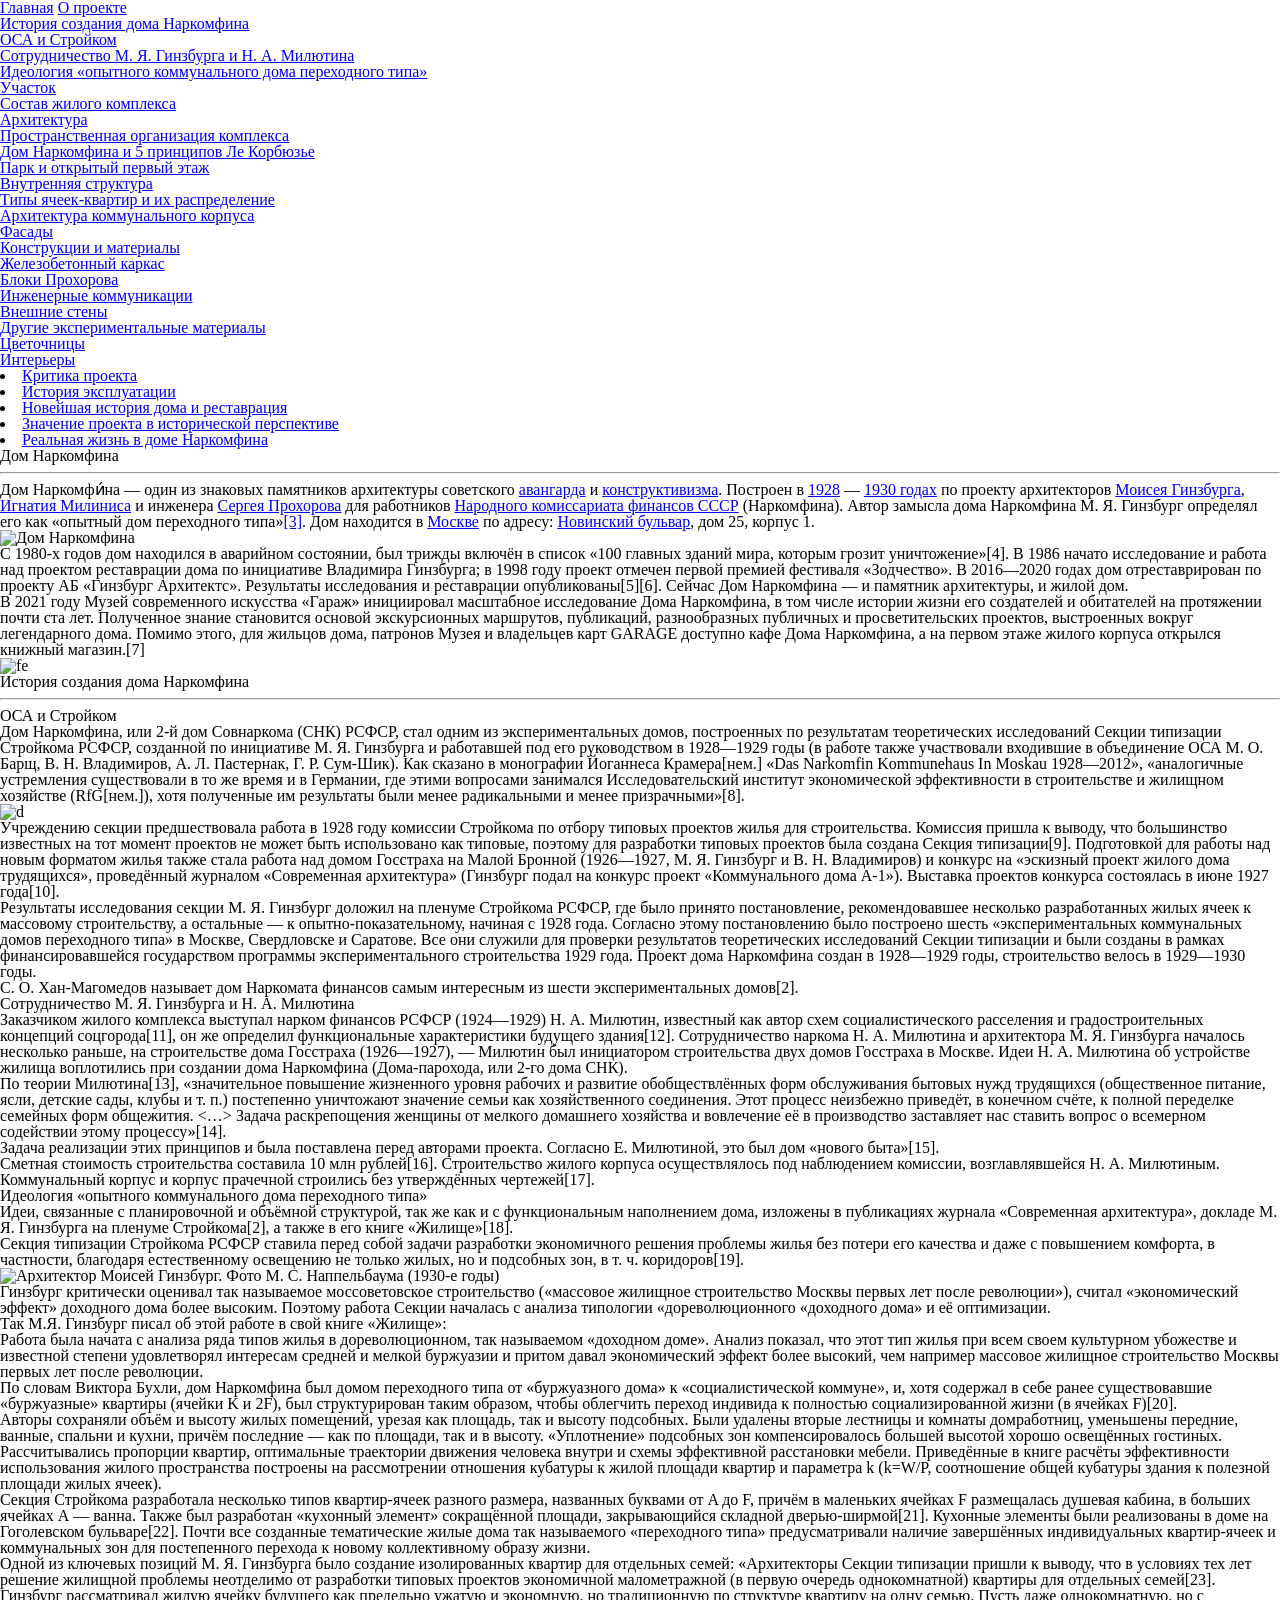
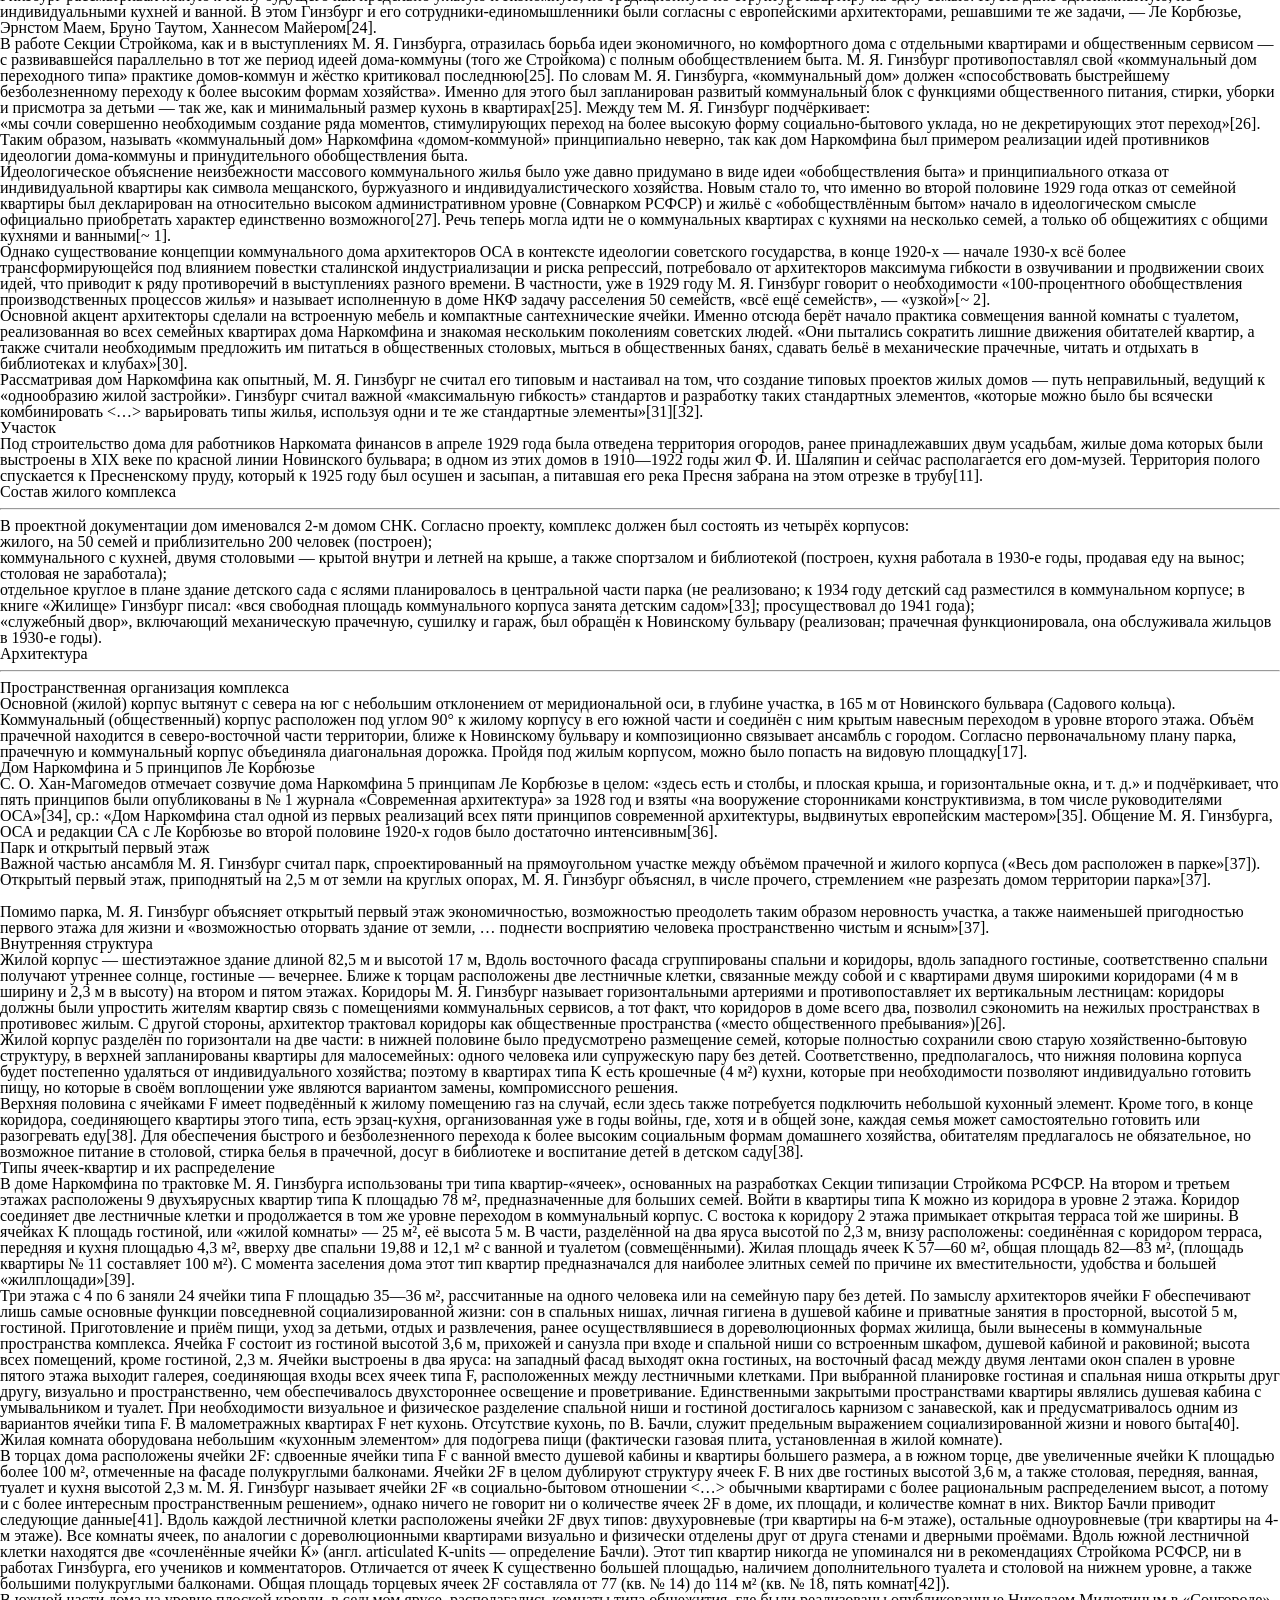
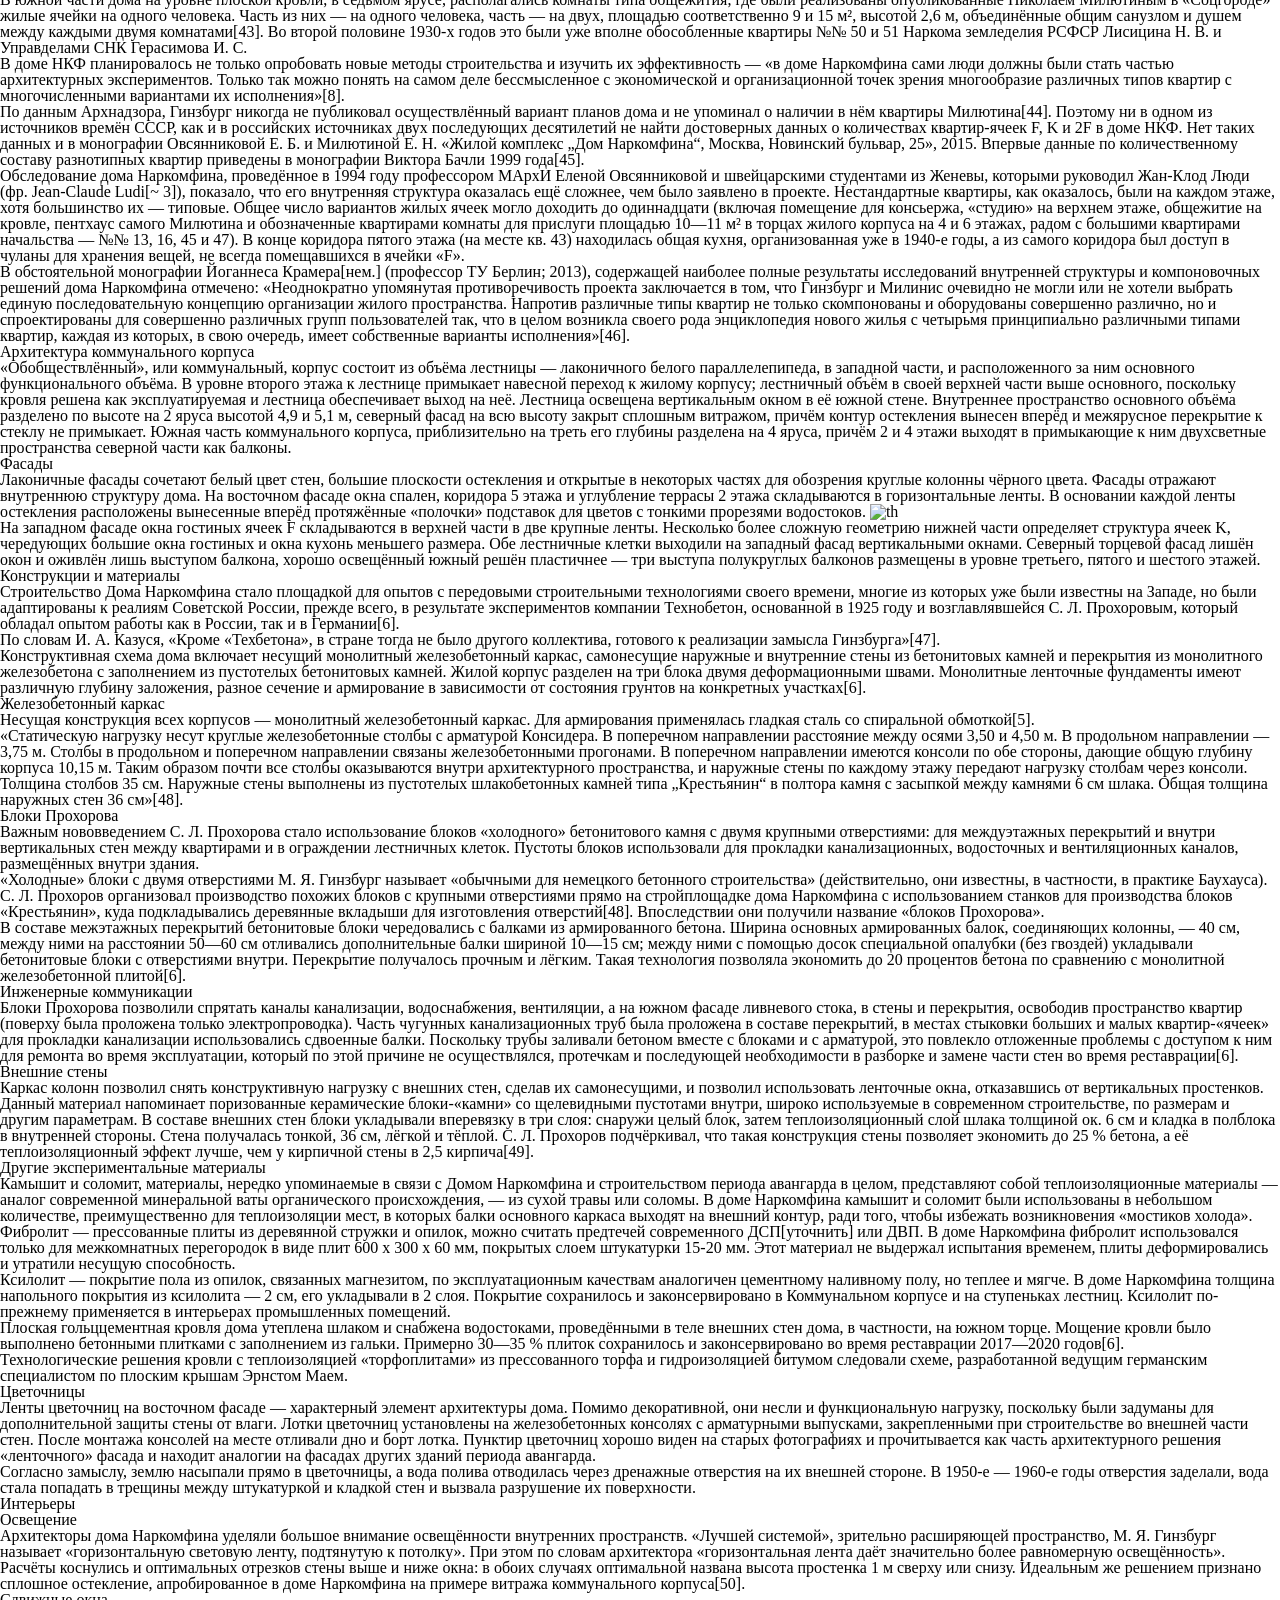
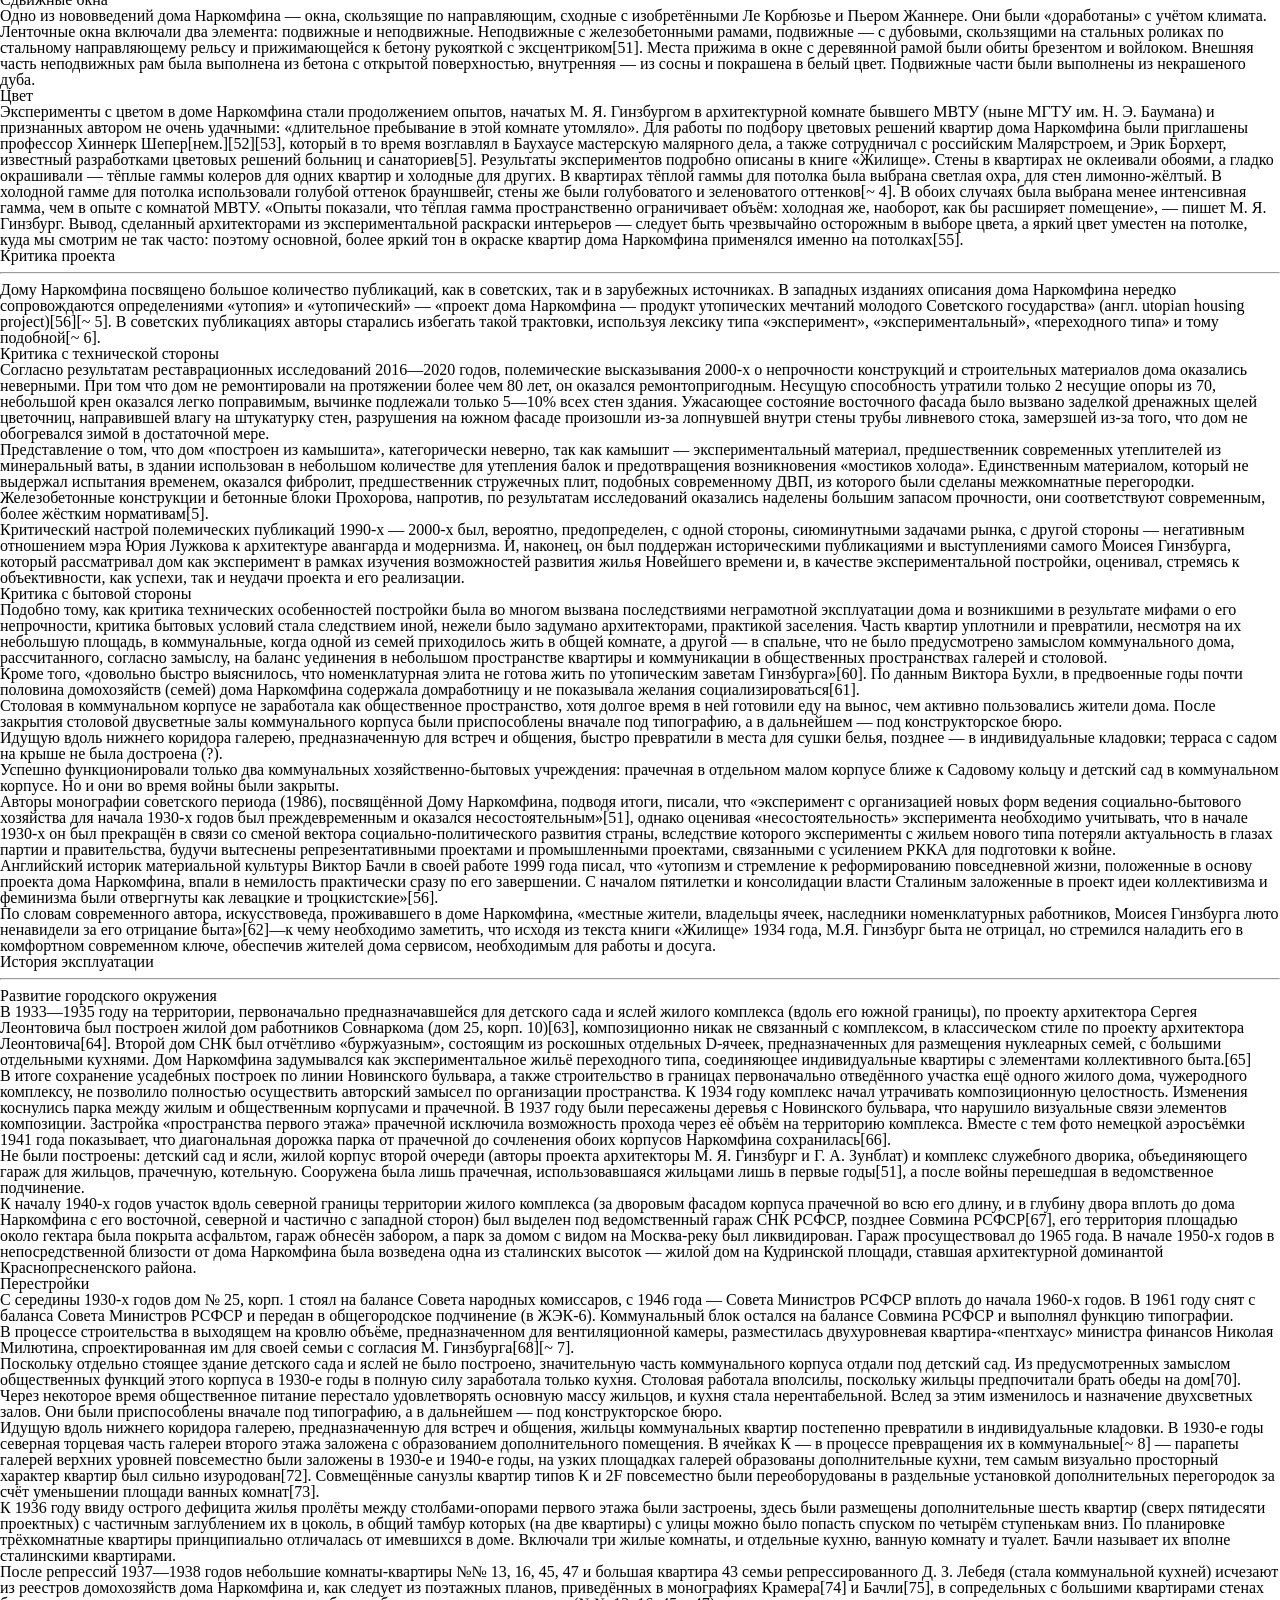
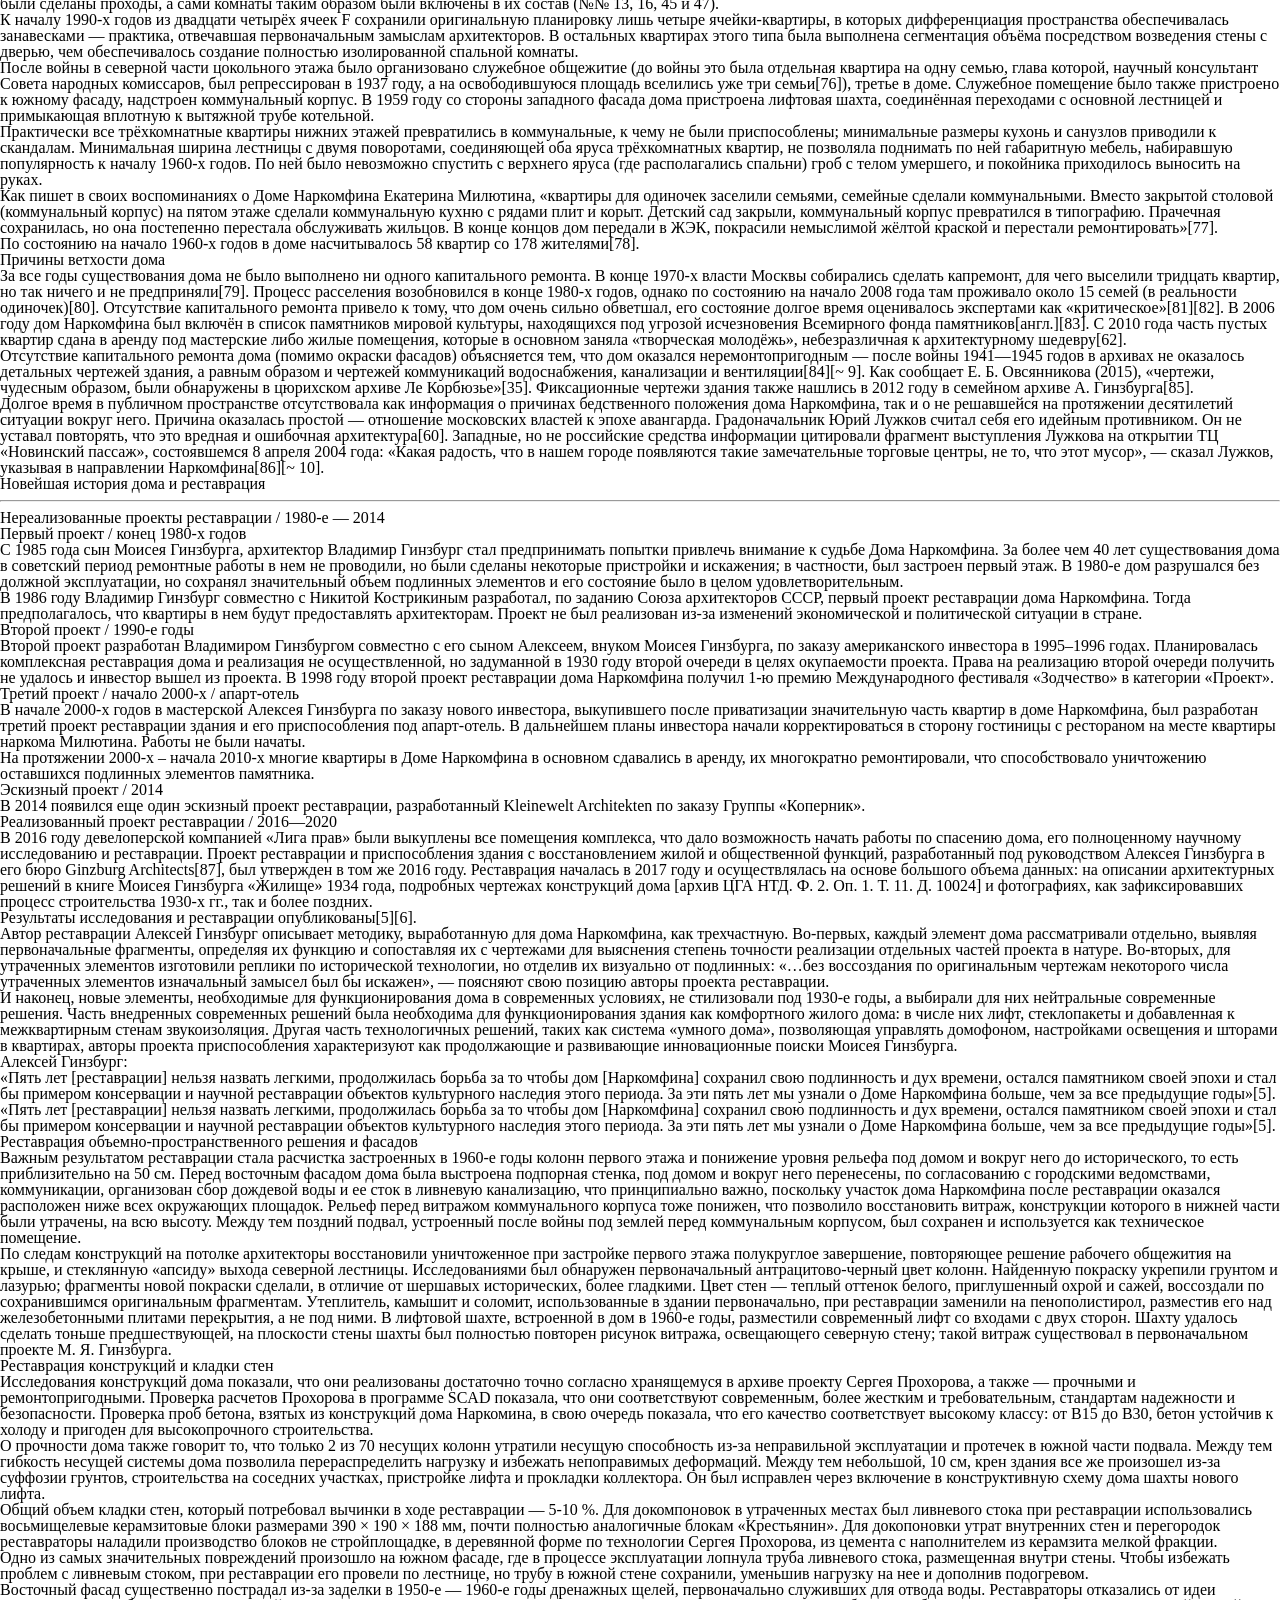
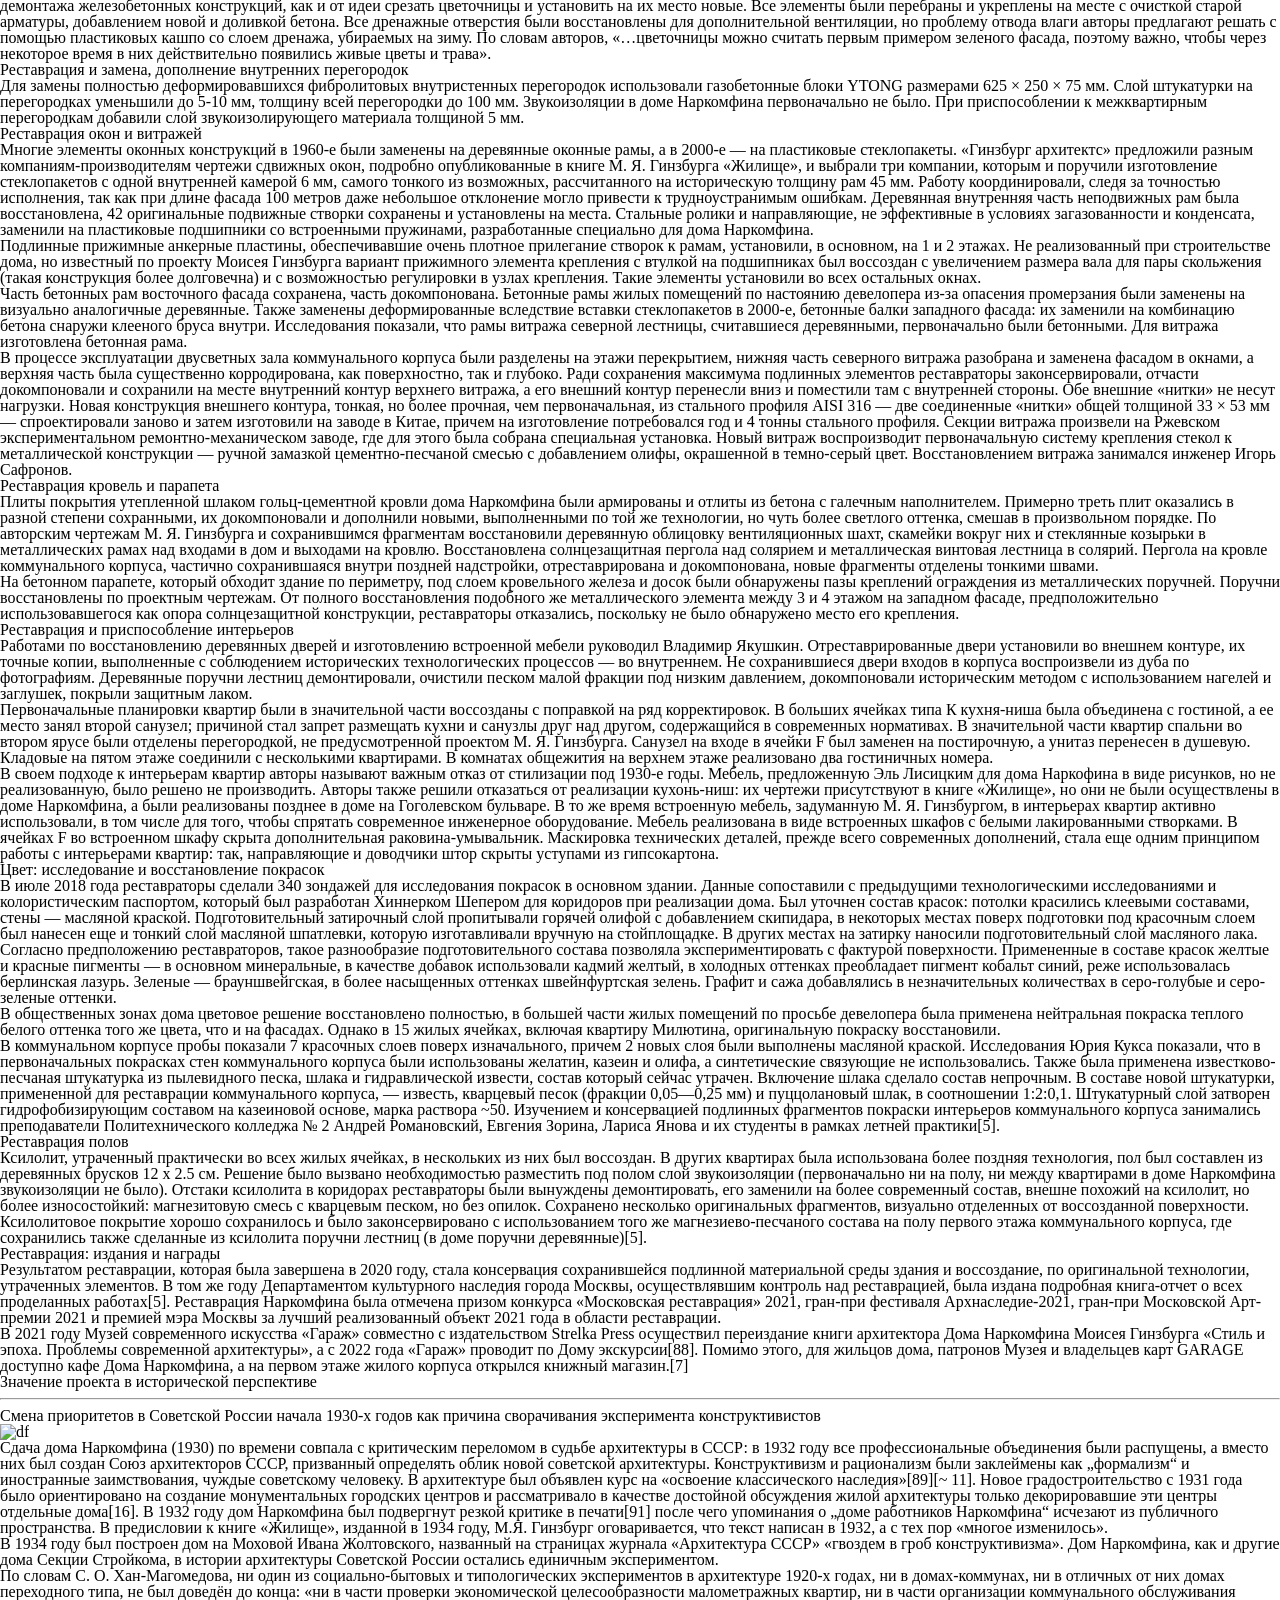
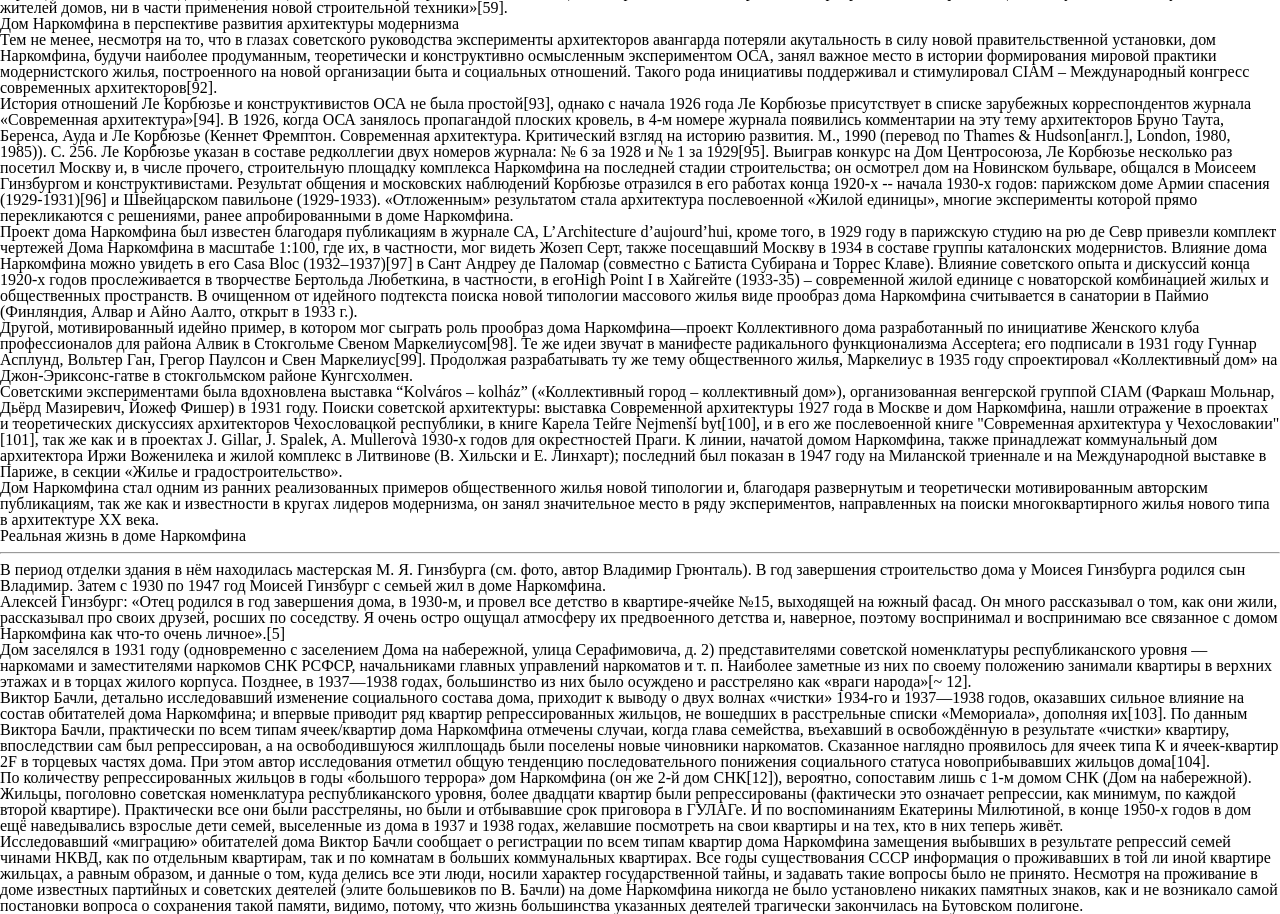
==== commit ab2c4cb4: "Обн" ====
--- a/index.html
+++ b/index.html
@@ -7,6 +7,67 @@
     <link rel="stylesheet" href="stylesheets/style.css" />
   </head>
   <body>
+    <nav
+    class="menubar">
+    <a href="index.html">Главная</a>
+    <a href="about.html">О проекте</a></nav>
+    <nav class="sidebar">
+      <ul>
+        <li><a href="#1">История создания дома Наркомфина</a></li>
+        <ul>
+          <li><a href="#1_1">ОСА и Стройком</a></li>
+          <li>
+            <a href="#1_2">Сотрудничество М. Я. Гинзбурга и Н. А. Милютина</a>
+          </li>
+        </ul>
+        <li>
+          <a href="#2"
+            >Идеология «опытного коммунального дома переходного типа»</a
+          >
+        </li>
+        <li>
+          <a href="#3">Участок</a>
+        </li>
+        <li>
+          <a href="#4">Состав жилого комплекса</a>
+        </li>
+        <li><a href="#5">Архитектура</a></li>
+        <ul>
+          <li><a href="6_1">Пространственная организация комплекса</a></li>
+          <li><a href="6_2">Дом Наркомфина и 5 принципов Ле Корбюзье</a></li>
+        </ul>
+        <ul>
+          <li><a href="6.1">Парк и открытый первый этаж</a></li>
+          <li><a href="6.2">Внутренняя структура</a></li>
+          <li><a href="6.3">Типы ячеек-квартир и их распределение</a></li>
+          <li><a href="6.4">Архитектура коммунального корпуса</a></li>
+          <li><a href="6.5">Фасады</a></li>
+          <ul>
+            
+              <li><a href="0.01">Конструкции и материалы</a></li>
+            </ul>
+            
+          <li><a href="#0.1">Железобетонный каркас</a></li>
+          <li><a href="#0.2">Блоки Прохорова</a></li>
+          <li><a href="#0.3">Инженерные коммуникации</a></li>
+          <li><a href="#0.4">Внешние стены</a></li>
+          <li><a href="#0.5">Другие экспериментальные материалы</a></li>
+          <li><a href="#0.5">Цветочницы</a></li>
+        </ul>
+        <ul>
+          <li><a href="01">Интерьеры</a></li>
+        </ul>
+  <li><a href="001"></a></li>
+  <li><a href="002"></a></li>
+  <li><a href="003"></a></li>
+          </ul>
+        <li><a href="#6">Критика проекта</a></li>
+        <li><a href="#7">История эксплуатации</a></li>
+        <li><a href="#8">Новейшая история дома и реставрация</a></li>
+        <li><a href="#9">Значение проекта в исторической перспективе</a></li>
+        <li><a href="#10">Реальная жизнь в доме Наркомфина</a></li>
+      </ul>
+    </nav>
     <h1><b>Дом Наркомфина</b></h1>
     <hr />
     <p>
@@ -41,12 +102,12 @@
       <a href="https://ru.wikipedia.org/wiki/Новинский_бульвар"
         >Новинский бульвар</a
       >, дом 25, корпус 1.
-      <img
-        src="https://thumb.wikimedia.org/wikipedia/commons/thumb/3/30/Moscow%2C_Narkomfin_building_in_May_2021_03.jpg/960px-Moscow%2C_Narkomfin_building_in_May_2021_03.jpg?utm_source=ru.wikipedia.org&utm_campaign=parser&utm_content=thumbnail"
-        alt="Дом Наркомфина"
-      />
-    </p>
-
+    </p>
+    <img
+      src="https://thumb.wikimedia.org/wikipedia/commons/thumb/3/30/Moscow%2C_Narkomfin_building_in_May_2021_03.jpg/960px-Moscow%2C_Narkomfin_building_in_May_2021_03.jpg?utm_source=ru.wikipedia.org&utm_campaign=parser&utm_content=thumbnail"
+      alt="Дом Наркомфина"
+    />
+    <img src="image/narkomfin.jpg" alt="" />
     <p>
       С 1980-х годов дом находился в аварийном состоянии, был трижды включён в
       список «100 главных зданий мира, которым грозит уничтожение»[4]. В 1986
@@ -71,9 +132,9 @@
       alt="fe"
     />
 
-    <h2>История создания дома Наркомфина</h2>
+    <h2 id="1">История создания дома Наркомфина</h2>
     <hr />
-    <h3>ОСА и Стройком</h3>
+    <h3 id="1_1">ОСА и Стройком</h3>
     <p>
       Дом Наркомфина, или 2-й дом Совнаркома (СНК) РСФСР, стал одним из
       экспериментальных домов, построенных по результатам теоретических
@@ -119,7 +180,7 @@
       С. О. Хан-Магомедов называет дом Наркомата финансов самым интересным из
       шести экспериментальных домов[2].
     </p>
-    <h4>Сотрудничество М. Я. Гинзбурга и Н. А. Милютина</h4>
+    <h3 id="1_2">Сотрудничество М. Я. Гинзбурга и Н. А. Милютина</h3>
     <p>
       Заказчиком жилого комплекса выступал нарком финансов РСФСР (1924—1929) Н.
       А. Милютин, известный как автор схем социалистического расселения и
@@ -152,7 +213,7 @@
       утверждённых чертежей[17].
     </p>
 
-    <h5>Идеология «опытного коммунального дома переходного типа»</h5>
+    <h2 id="2">Идеология «опытного коммунального дома переходного типа»</h2>
     <p>
       Идеи, связанные с планировочной и объёмной структурой, так же как и с
       функциональным наполнением дома, изложены в публикациях журнала
@@ -296,7 +357,7 @@
       варьировать типы жилья, используя одни и те же стандартные
       элементы»[31][32].
     </p>
-    <h1>Участок</h1>
+    <h2 id="3">Участок</h2>
     <p>
       Под строительство дома для работников Наркомата финансов в апреле 1929
       года была отведена территория огородов, ранее принадлежавших двум
@@ -306,7 +367,7 @@
       к Пресненскому пруду, который к 1925 году был осушен и засыпан, а питавшая
       его река Пресня забрана на этом отрезке в трубу[11].
     </p>
-    <h2>Состав жилого комплекса</h2>
+    <h2 id="4">Состав жилого комплекса</h2>
     <hr />
     <p>
       В проектной документации дом именовался 2-м домом СНК. Согласно проекту,
@@ -332,7 +393,7 @@
         функционировала, она обслуживала жильцов в 1930-е годы).
       </li>
     </ol>
-    <h3>Архитектура</h3>
+    <h2 id="5">Архитектура</h2>
     <hr />
     <h4>Пространственная организация комплекса</h4>
     <p>
@@ -358,7 +419,7 @@
       Я. Гинзбурга, ОСА и редакции СА с Ле Корбюзье во второй половине 1920-х
       годов было достаточно интенсивным[36].
     </p>
-    <h6><b>Парк и открытый первый этаж</b></h6>
+    <h3>Парк и открытый первый этаж</h3>
     <p>
       Важной частью ансамбля М. Я. Гинзбург считал парк, спроектированный на
       прямоугольном участке между объёмом прачечной и жилого корпуса («Весь дом
@@ -378,7 +439,7 @@
       чистым и ясным»[37].
     </p>
 
-    <h1>Внутренняя структура</h1>
+    <h3>Внутренняя структура</h3>
     <p>
       Жилой корпус — шестиэтажное здание длиной 82,5 м и высотой 17 м, Вдоль
       восточного фасада сгруппированы спальни и коридоры, вдоль западного
@@ -415,7 +476,7 @@
       обязательное, но возможное питание в столовой, стирка белья в прачечной,
       досуг в библиотеке и воспитание детей в детском саду[38].
     </p>
-    <h2>Типы ячеек-квартир и их распределение</h2>
+    <h3>Типы ячеек-квартир и их распределение</h3>
     <p>
       В доме Наркомфина по трактовке М. Я. Гинзбурга использованы три типа
       квартир-«ячеек», основанных на разработках Секции типизации Стройкома
@@ -556,7 +617,7 @@
       как балконы.
     </p>
 
-    <h4><b>Фасады</b></h4>
+    <h3>Фасады</h3>
 
     <p>
       Лаконичные фасады сочетают белый цвет стен, большие плоскости остекления и
@@ -717,7 +778,7 @@
       разработанной ведущим германским специалистом по плоским крышам Эрнстом
       Маем.
     </p>
-    <h5>Цветочницы</h5>
+    <h3>Цветочницы</h3>
     <p>
       Ленты цветочниц на восточном фасаде — характерный элемент архитектуры
       дома. Помимо декоративной, они несли и функциональную нагрузку, поскольку
@@ -735,8 +796,8 @@
       1960-е годы отверстия заделали, вода стала попадать в трещины между
       штукатуркой и кладкой стен и вызвала разрушение их поверхности.
     </p>
-    <h1>Интерьеры</h1>
-    <h2>Освещение</h2>
+    <h3 id="01">Интерьеры</h3>
+    <h3 id="001">Освещение</h3>
     <p>
       Архитекторы дома Наркомфина уделяли большое внимание освещённости
       внутренних пространств. «Лучшей системой», зрительно расширяющей
@@ -748,7 +809,7 @@
       признано сплошное остекление, апробированное в доме Наркомфина на примере
       витража коммунального корпуса[50].
     </p>
-    <h3>Сдвижные окна</h3>
+    <h3 id="002">Сдвижные окна</h3>
     <p>
       Одно из нововведений дома Наркомфина — окна, скользящие по направляющим,
       сходные с изобретёнными Ле Корбюзье и Пьером Жаннере. Они были
@@ -761,7 +822,7 @@
       внутренняя — из сосны и покрашена в белый цвет. Подвижные части были
       выполнены из некрашеного дуба.
     </p>
-    <h4>Цвет</h4>
+    <h3 id="003">Цвет</h3>
     <p>
       Эксперименты с цветом в доме Наркомфина стали продолжением опытов, начатых
       М. Я. Гинзбургом в архитектурной комнате бывшего МВТУ (ныне МГТУ им. Н. Э.
@@ -785,7 +846,7 @@
       куда мы смотрим не так часто: поэтому основной, более яркий тон в окраске
       квартир дома Наркомфина применялся именно на потолках[55].
     </p>
-    <h5>Критика проекта</h5>
+    <h2 id="6">Критика проекта</h2>
     <hr />
     <p>
       Дому Наркомфина посвящено большое количество публикаций, как в советских,
@@ -901,7 +962,7 @@
       современном ключе, обеспечив жителей дома сервисом, необходимым для работы
       и досуга.
     </p>
-    <h2>История эксплуатации</h2>
+    <h2 id="6">История эксплуатации</h2>
     <hr />
     <h3>Развитие городского окружения</h3>
     <p>
@@ -1083,7 +1144,7 @@
       нашем городе появляются такие замечательные торговые центры, не то, что
       этот мусор», — сказал Лужков, указывая в направлении Наркомфина[86][~ 10].
     </p>
-    <h1>Новейшая история дома и реставрация</h1>
+    <h2 id="7">Новейшая история дома и реставрация</h2>
     <hr />
     <h2>Нереализованные проекты реставрации / 1980-е — 2014</h2>
     <h3>Первый проект / конец 1980-х годов</h3>
@@ -1476,7 +1537,7 @@
       жильцов дома, патронов Музея и владельцев карт GARAGE доступно кафе Дома
       Наркомфина, а на первом этаже жилого корпуса открылся книжный магазин.[7]
     </p>
-    <h1>Значение проекта в исторической перспективе</h1>
+    <h2 id="9">Значение проекта в исторической перспективе</h2>
     <hr />
     <h2>
       Смена приоритетов в Советской России начала 1930-х годов как причина
@@ -1595,7 +1656,7 @@
       направленных на поиски многоквартирного жилья нового типа в архитектуре XX
       века.
     </p>
-    <h4>Реальная жизнь в доме Наркомфина</h4>
+    <h2 id="10">Реальная жизнь в доме Наркомфина</h2>
     <hr />
     <p>
       В период отделки здания в нём находилась мастерская М. Я. Гинзбурга (см.
--- a/stylesheets/style.css
+++ b/stylesheets/style.css
@@ -0,0 +1,2 @@
+@import "reset.css";
+@import "fonts.css" @import "layout.css";
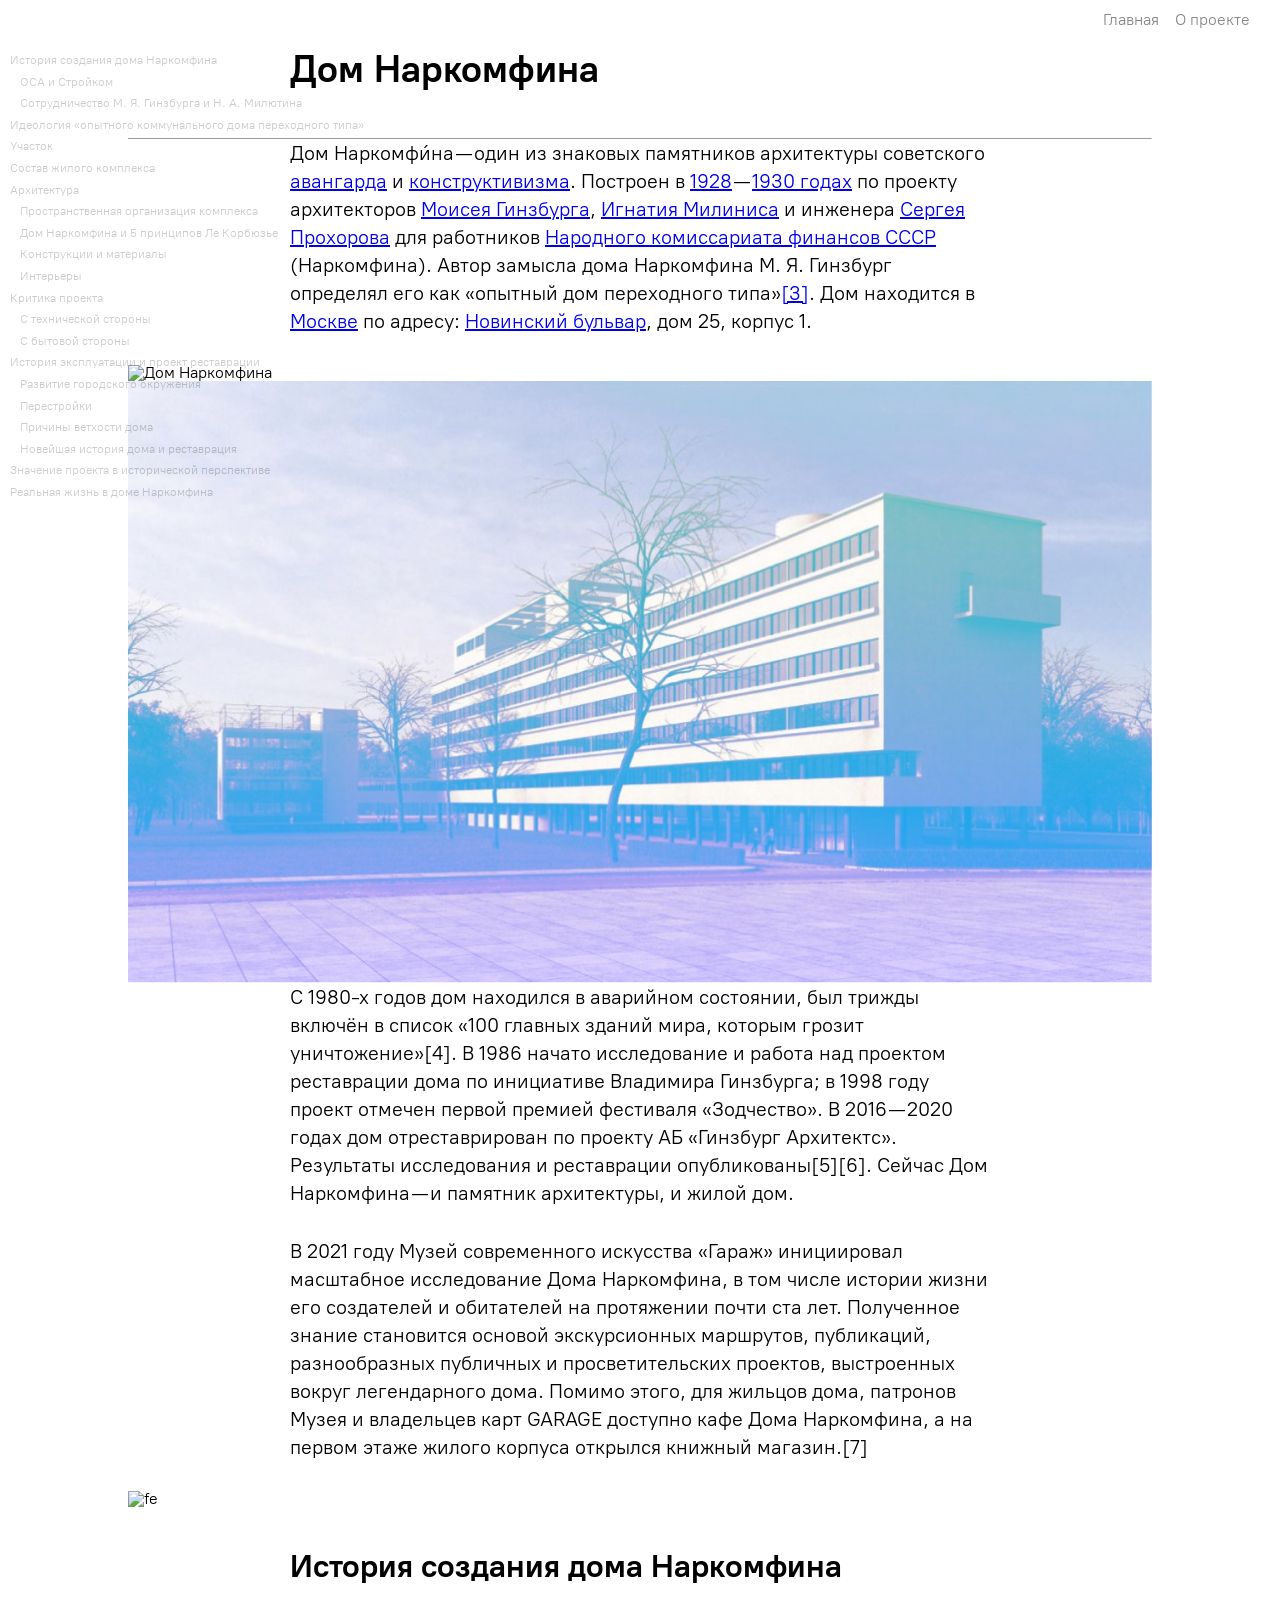
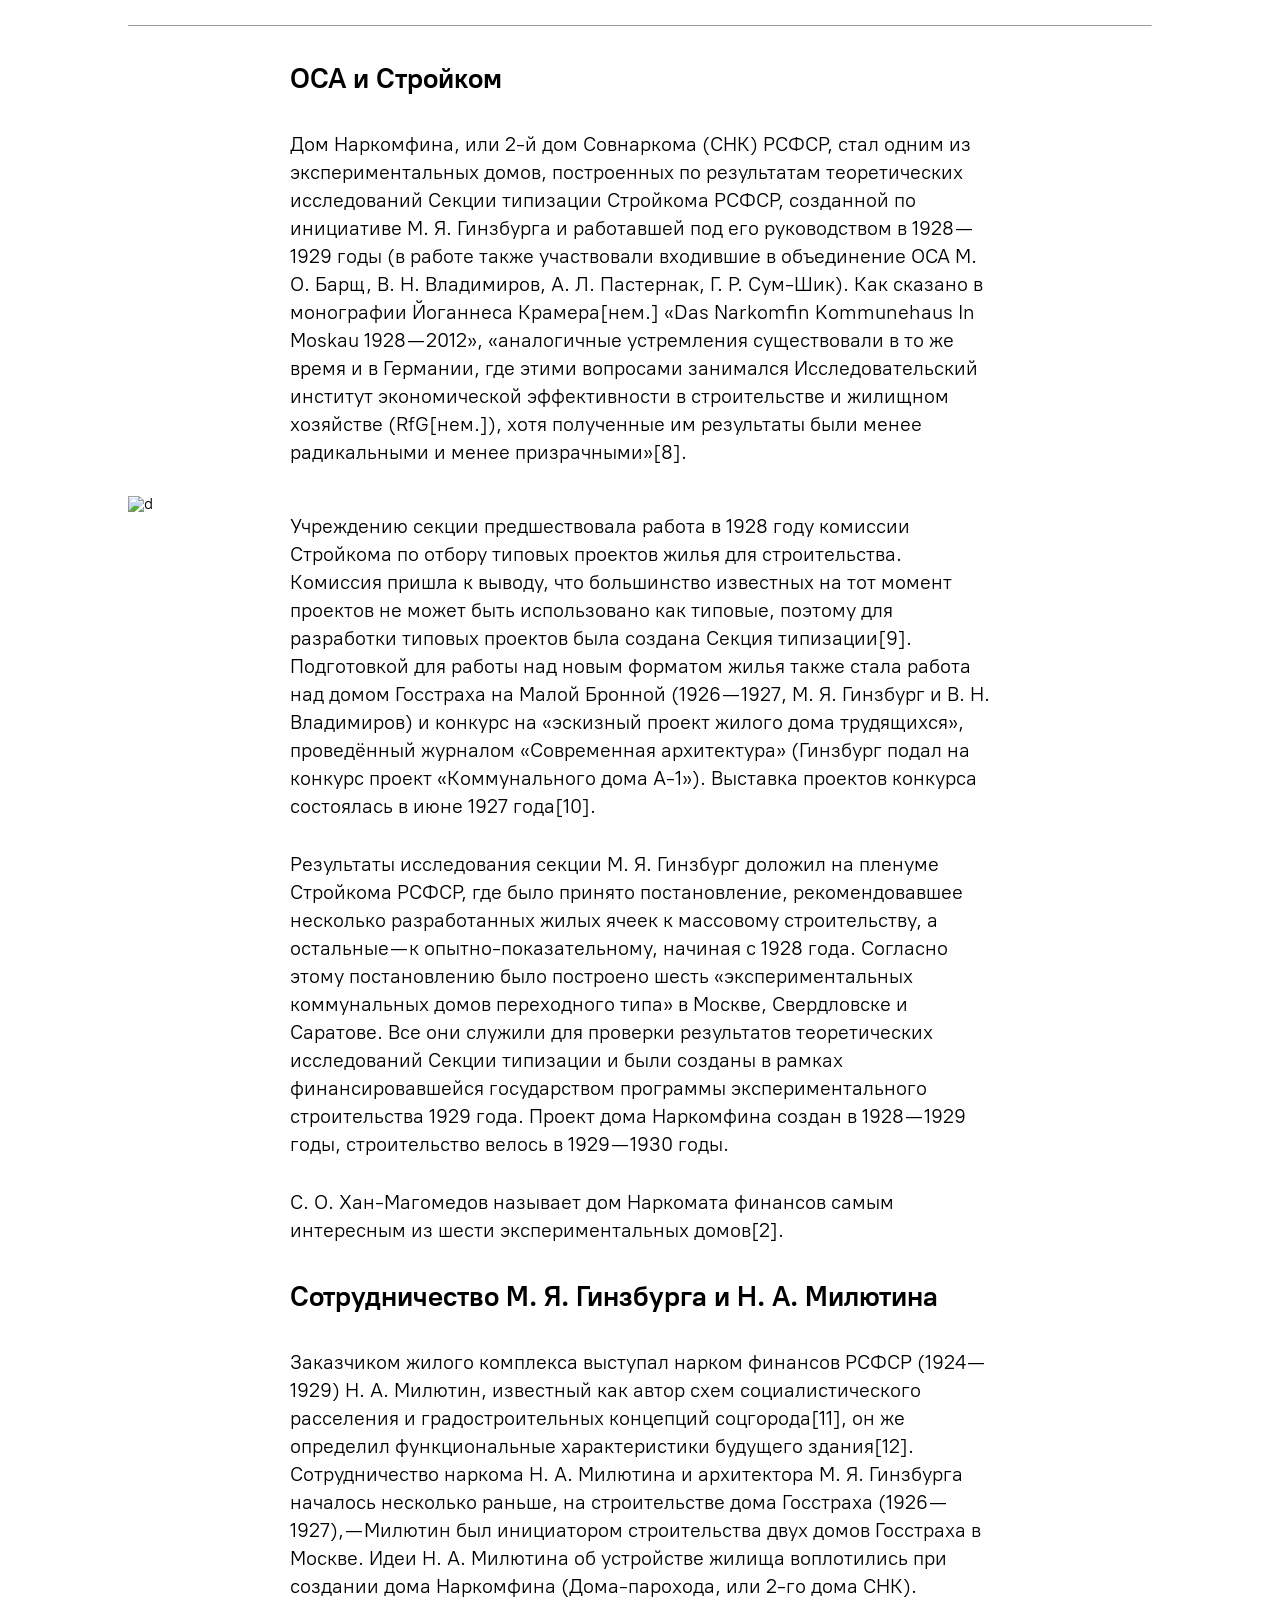
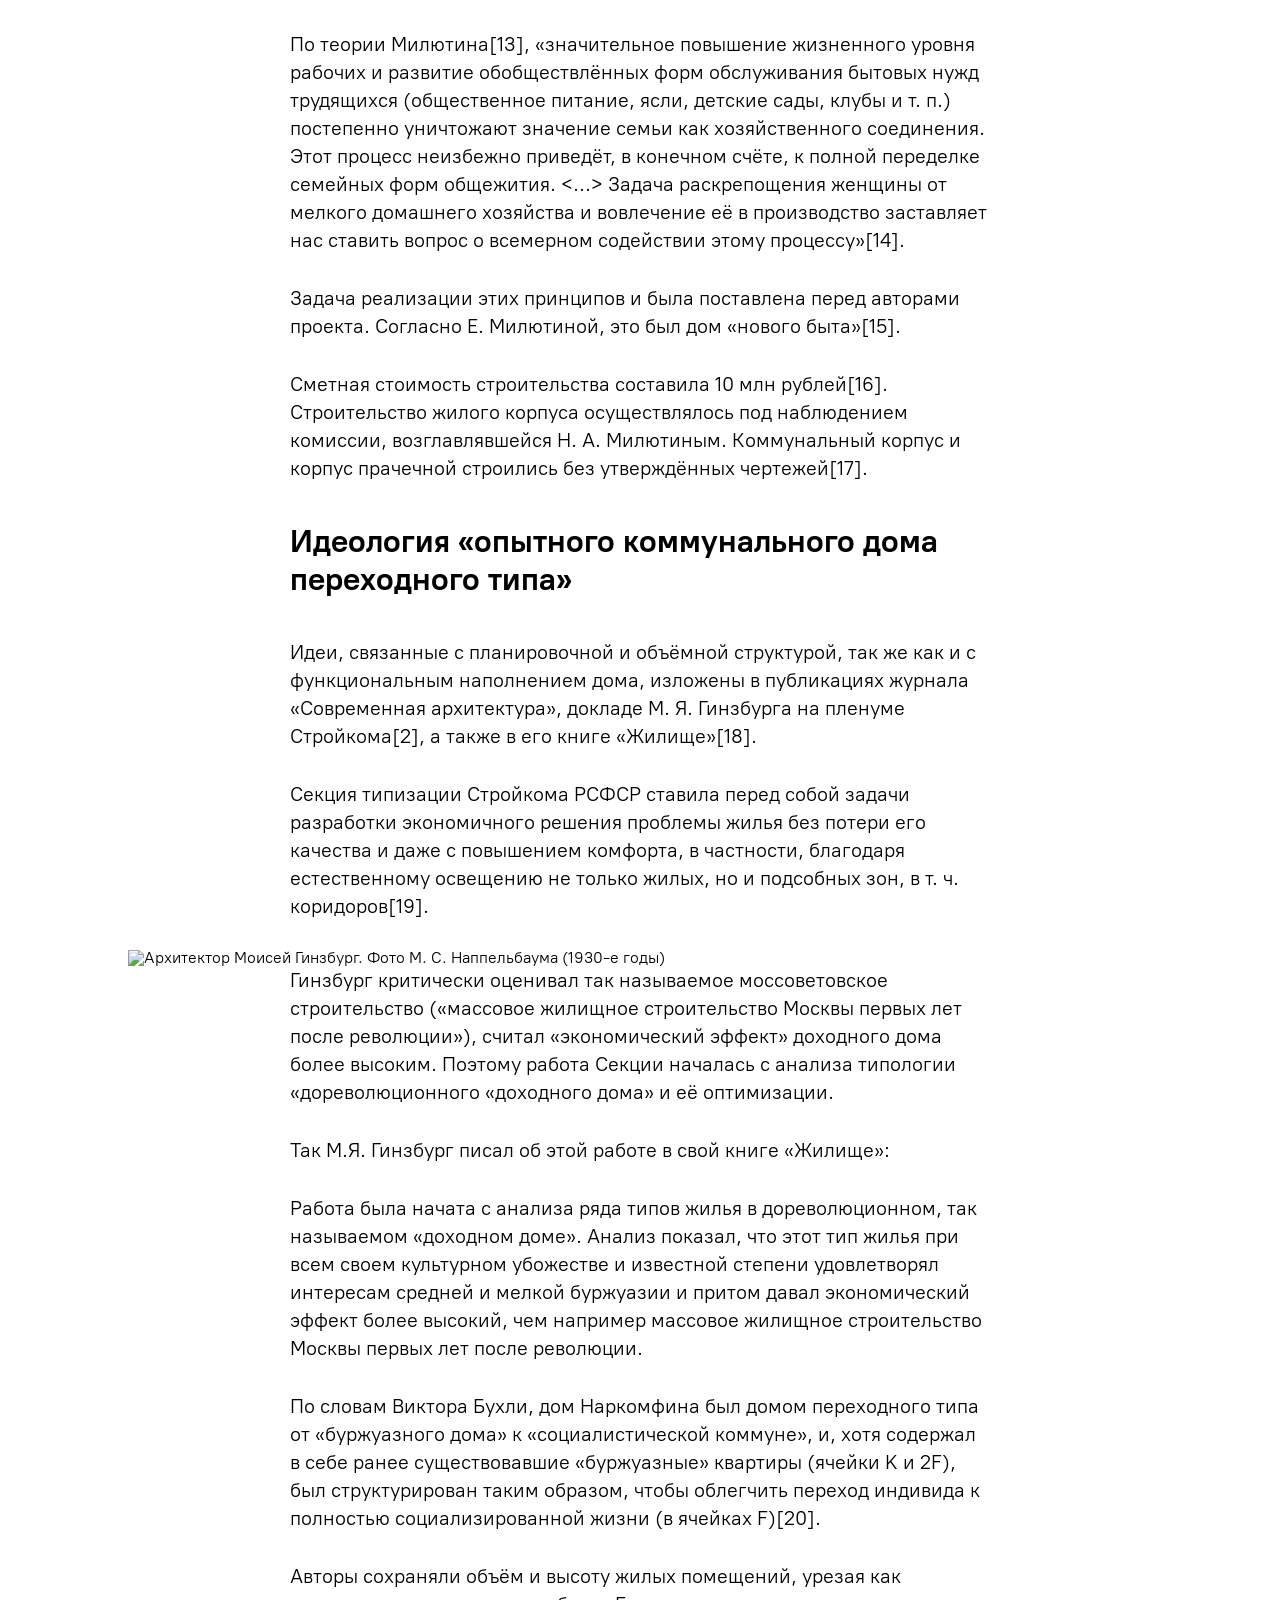
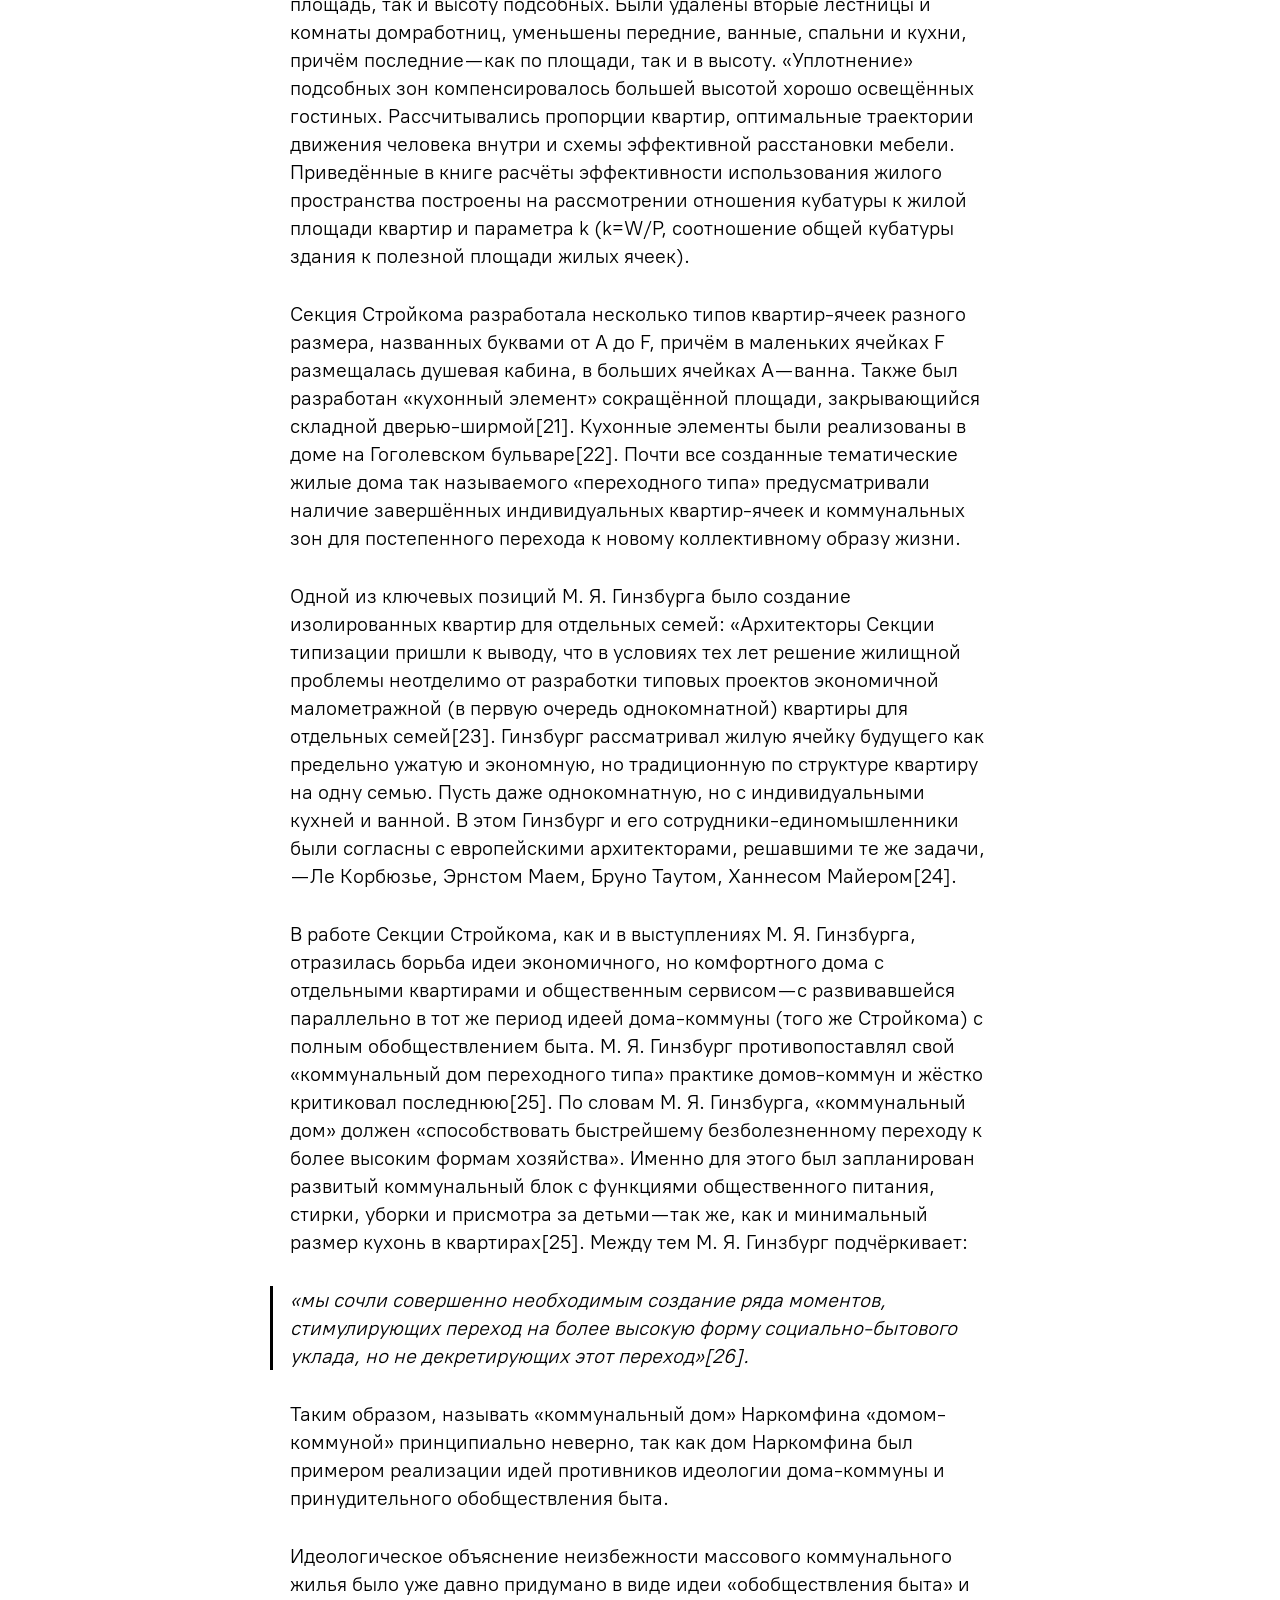
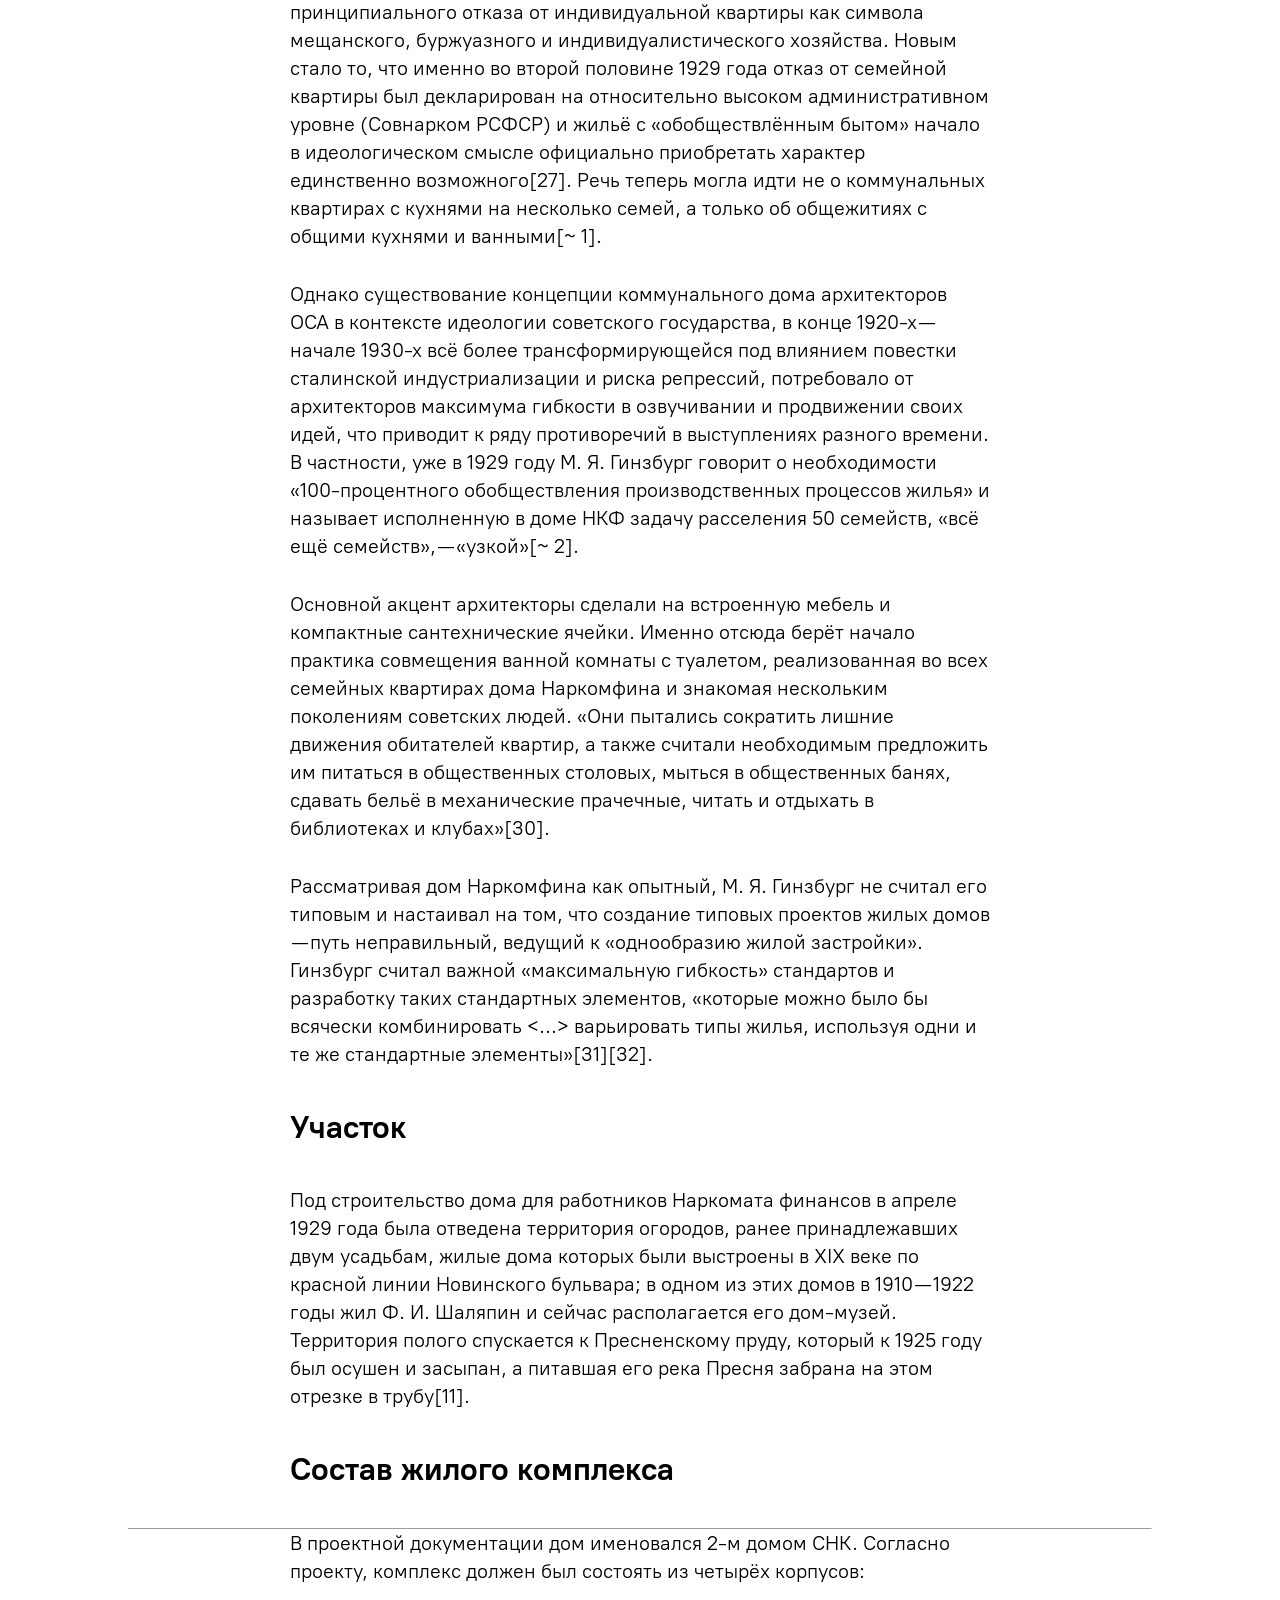
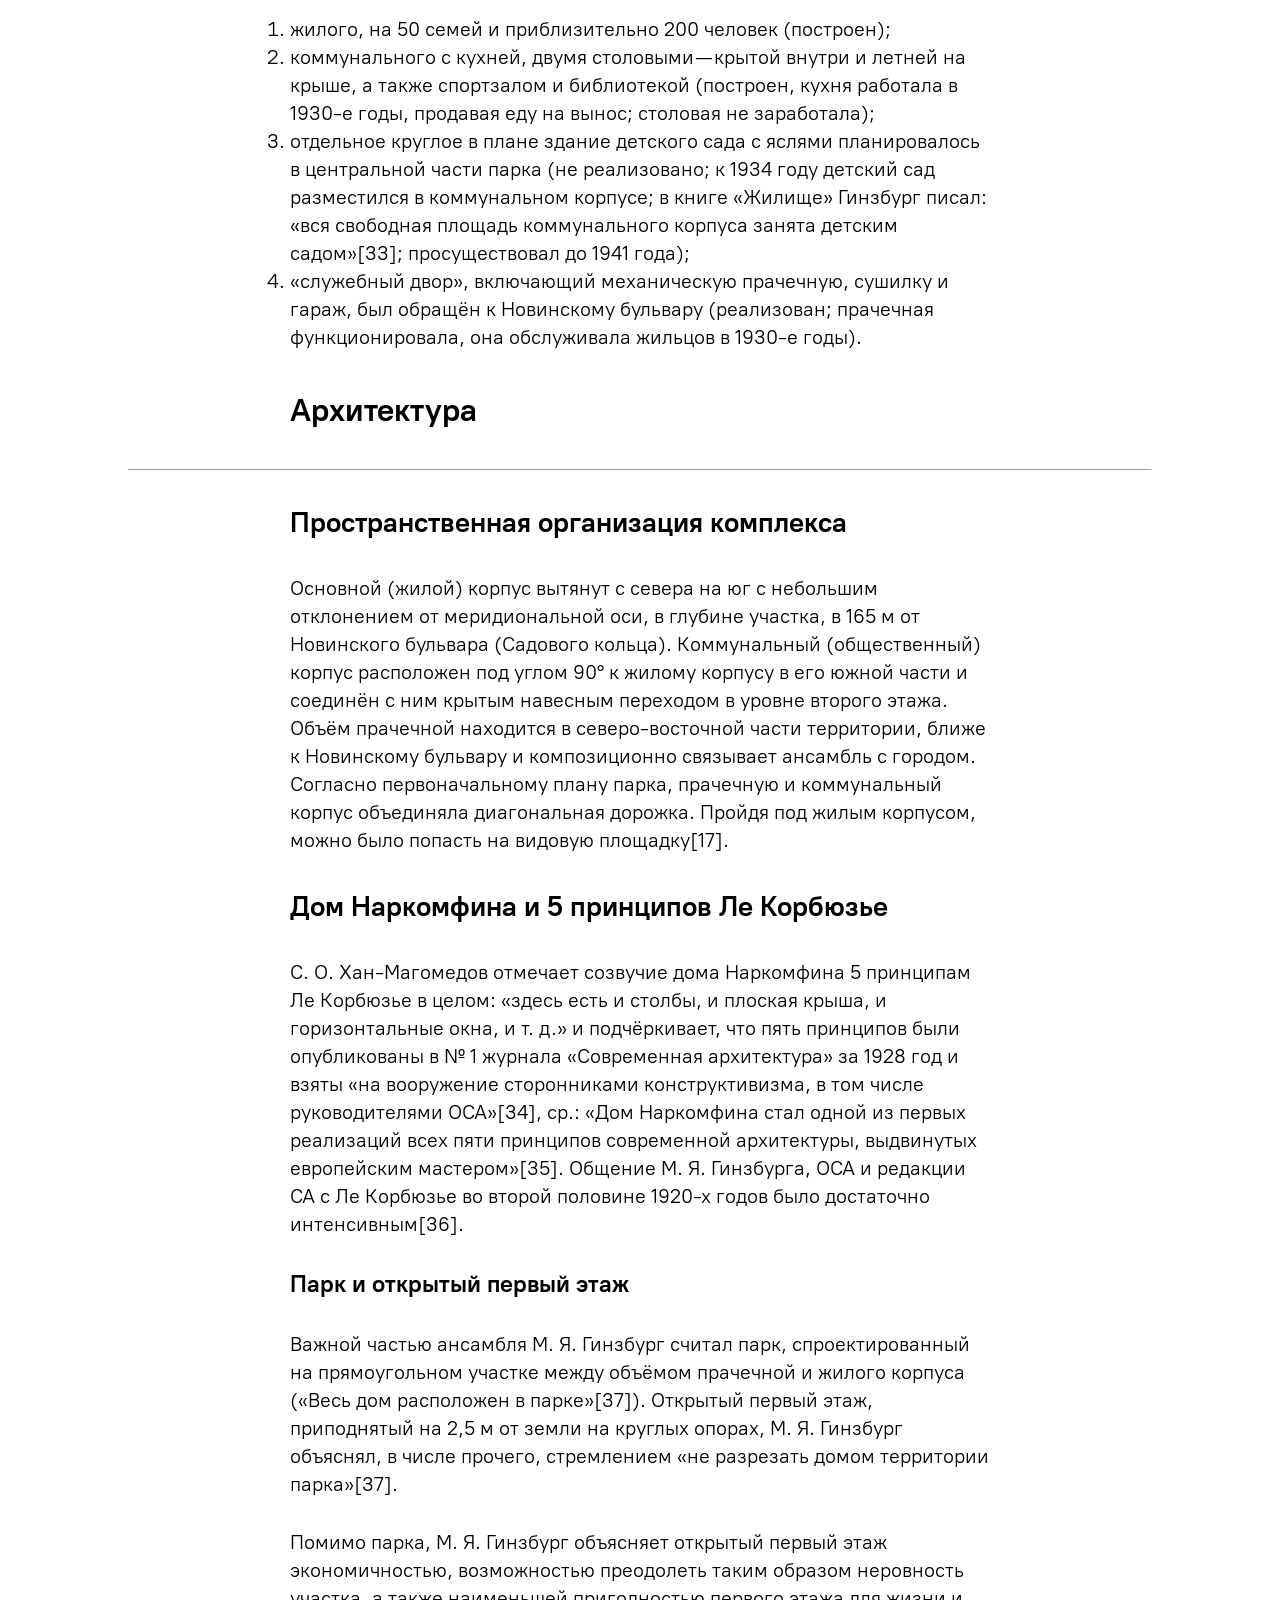
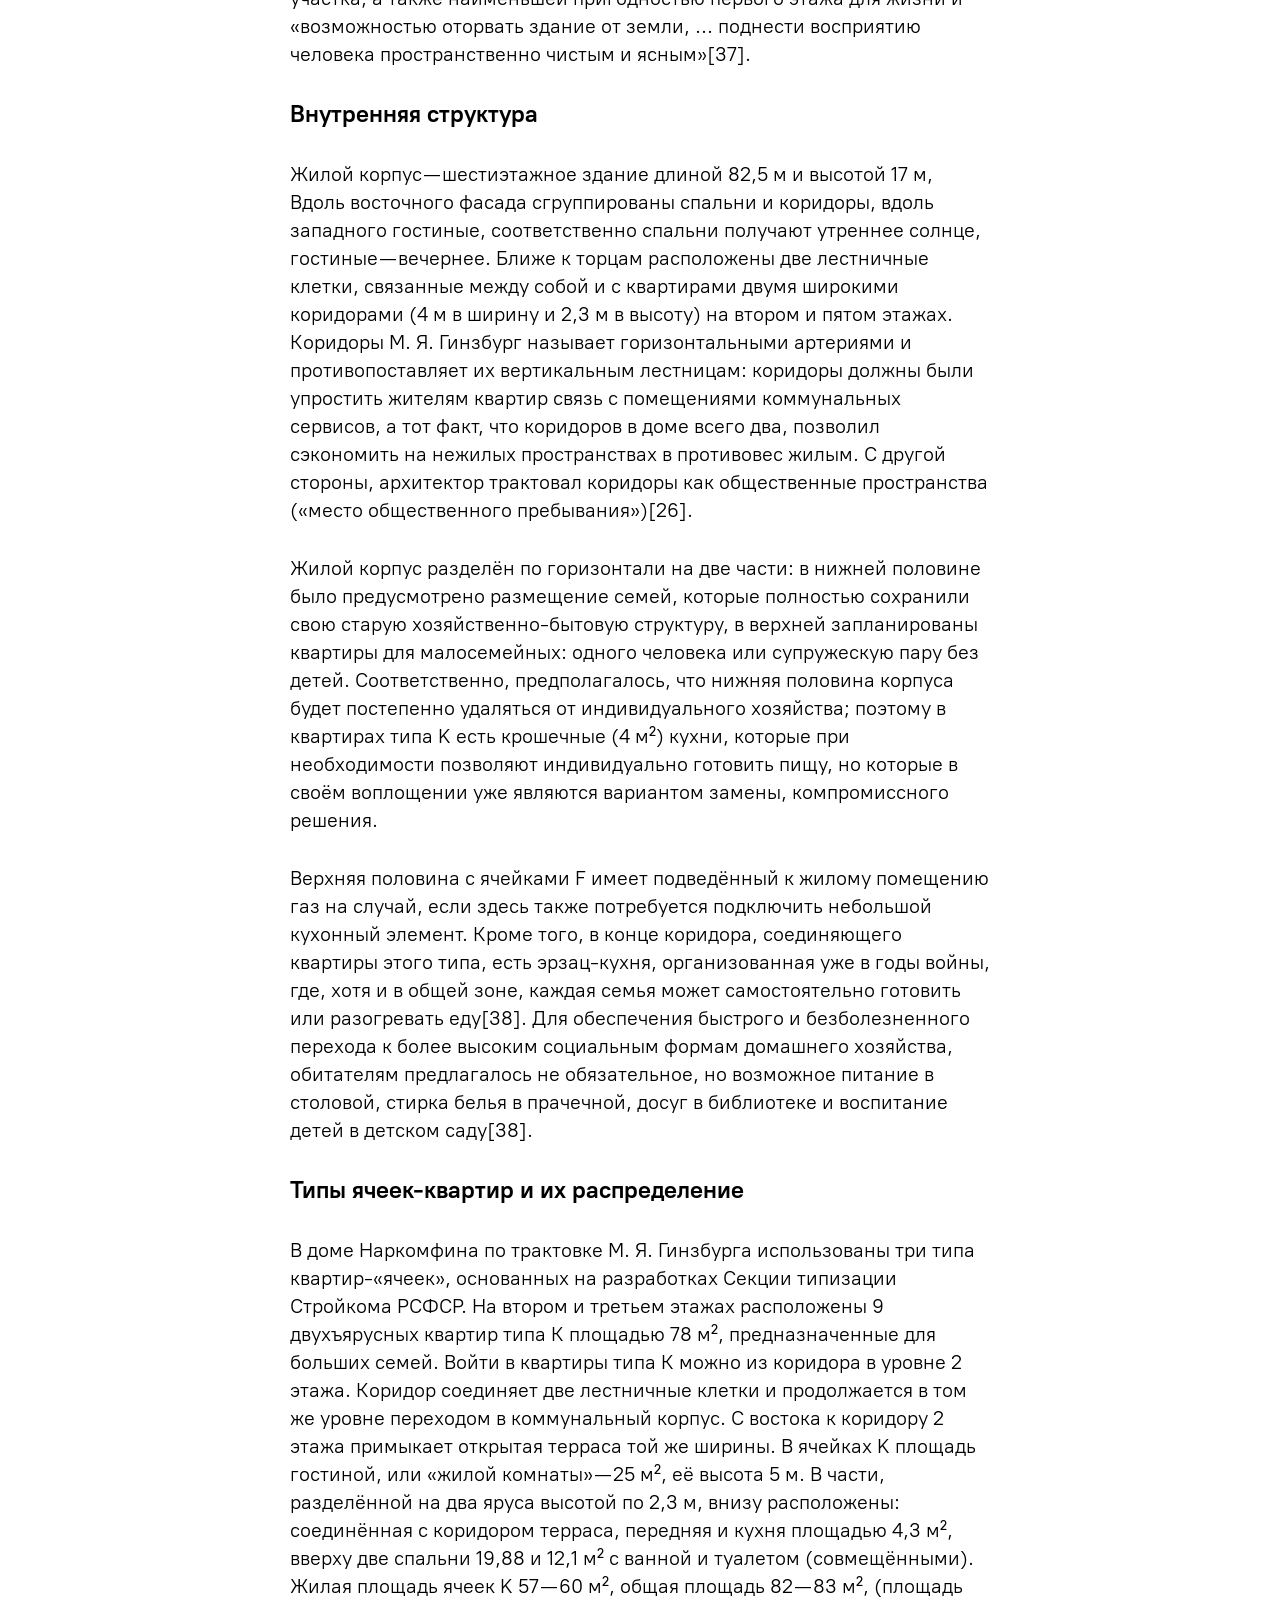
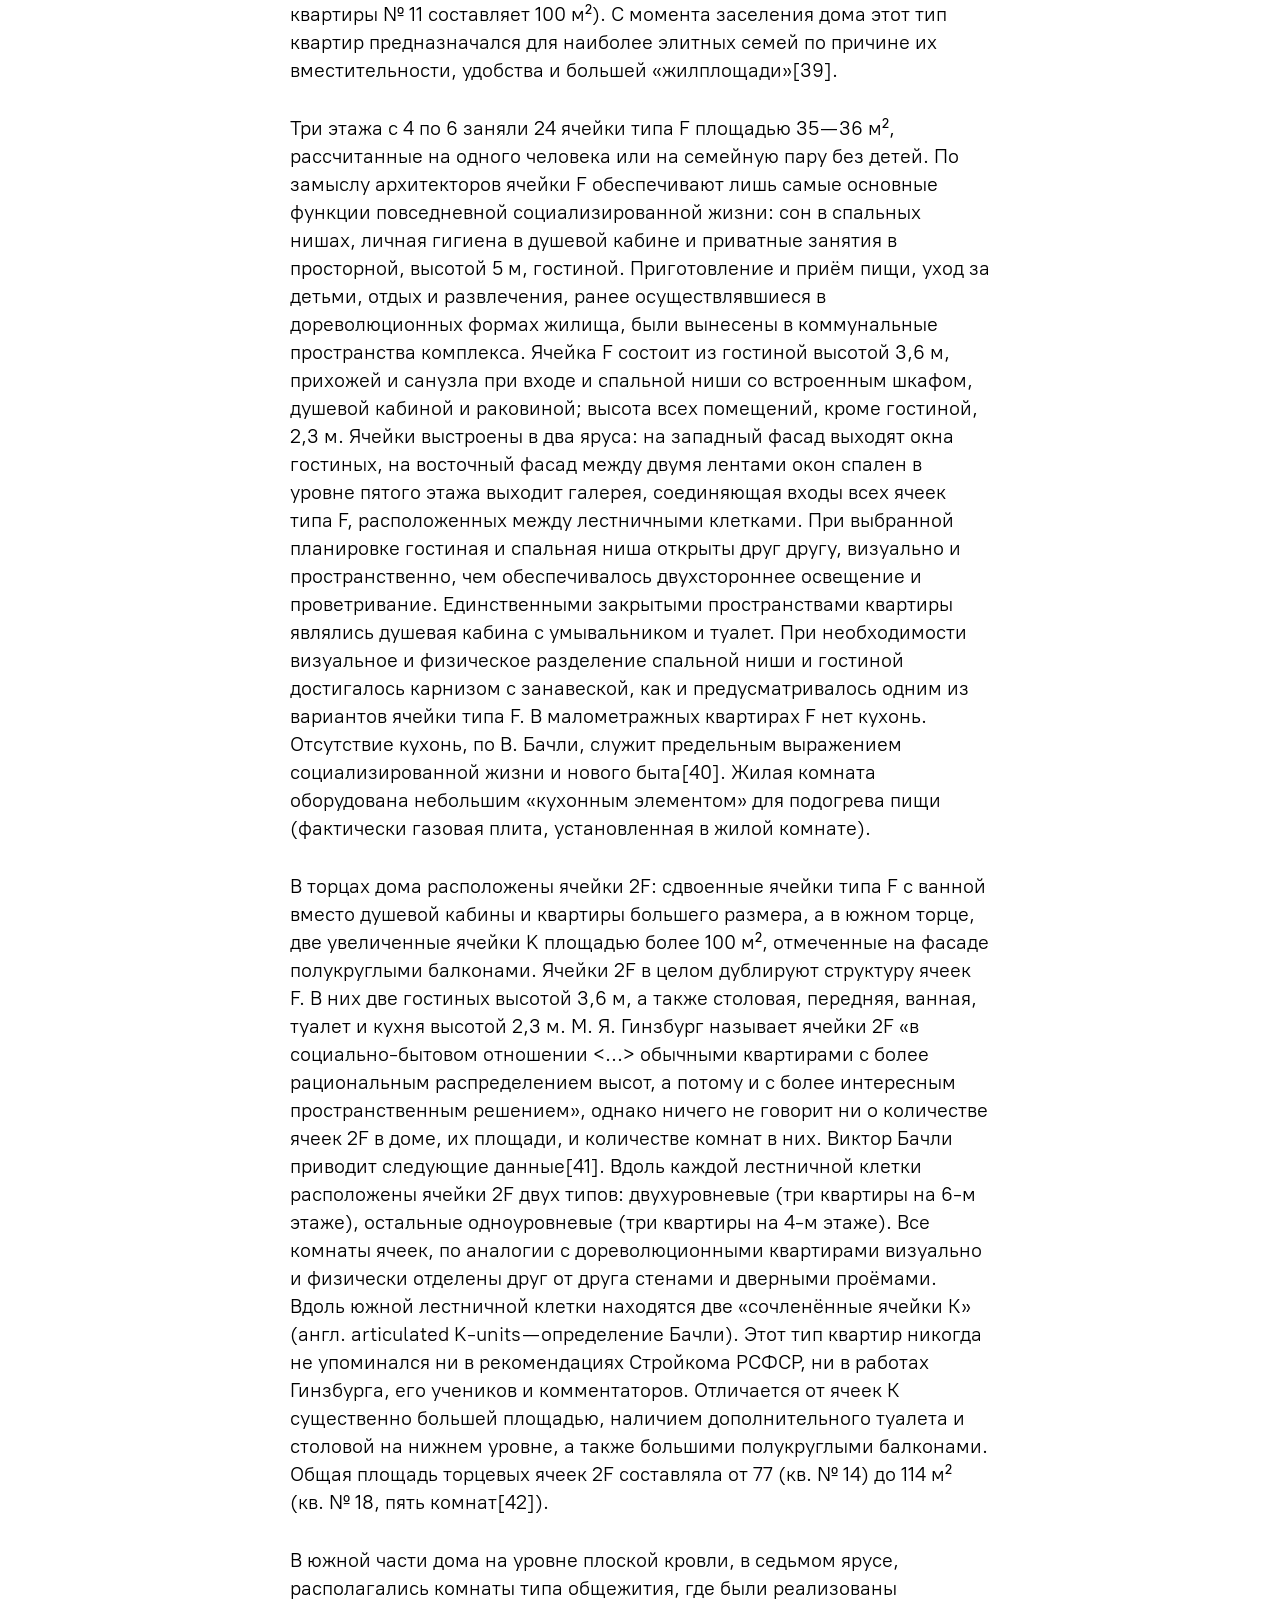
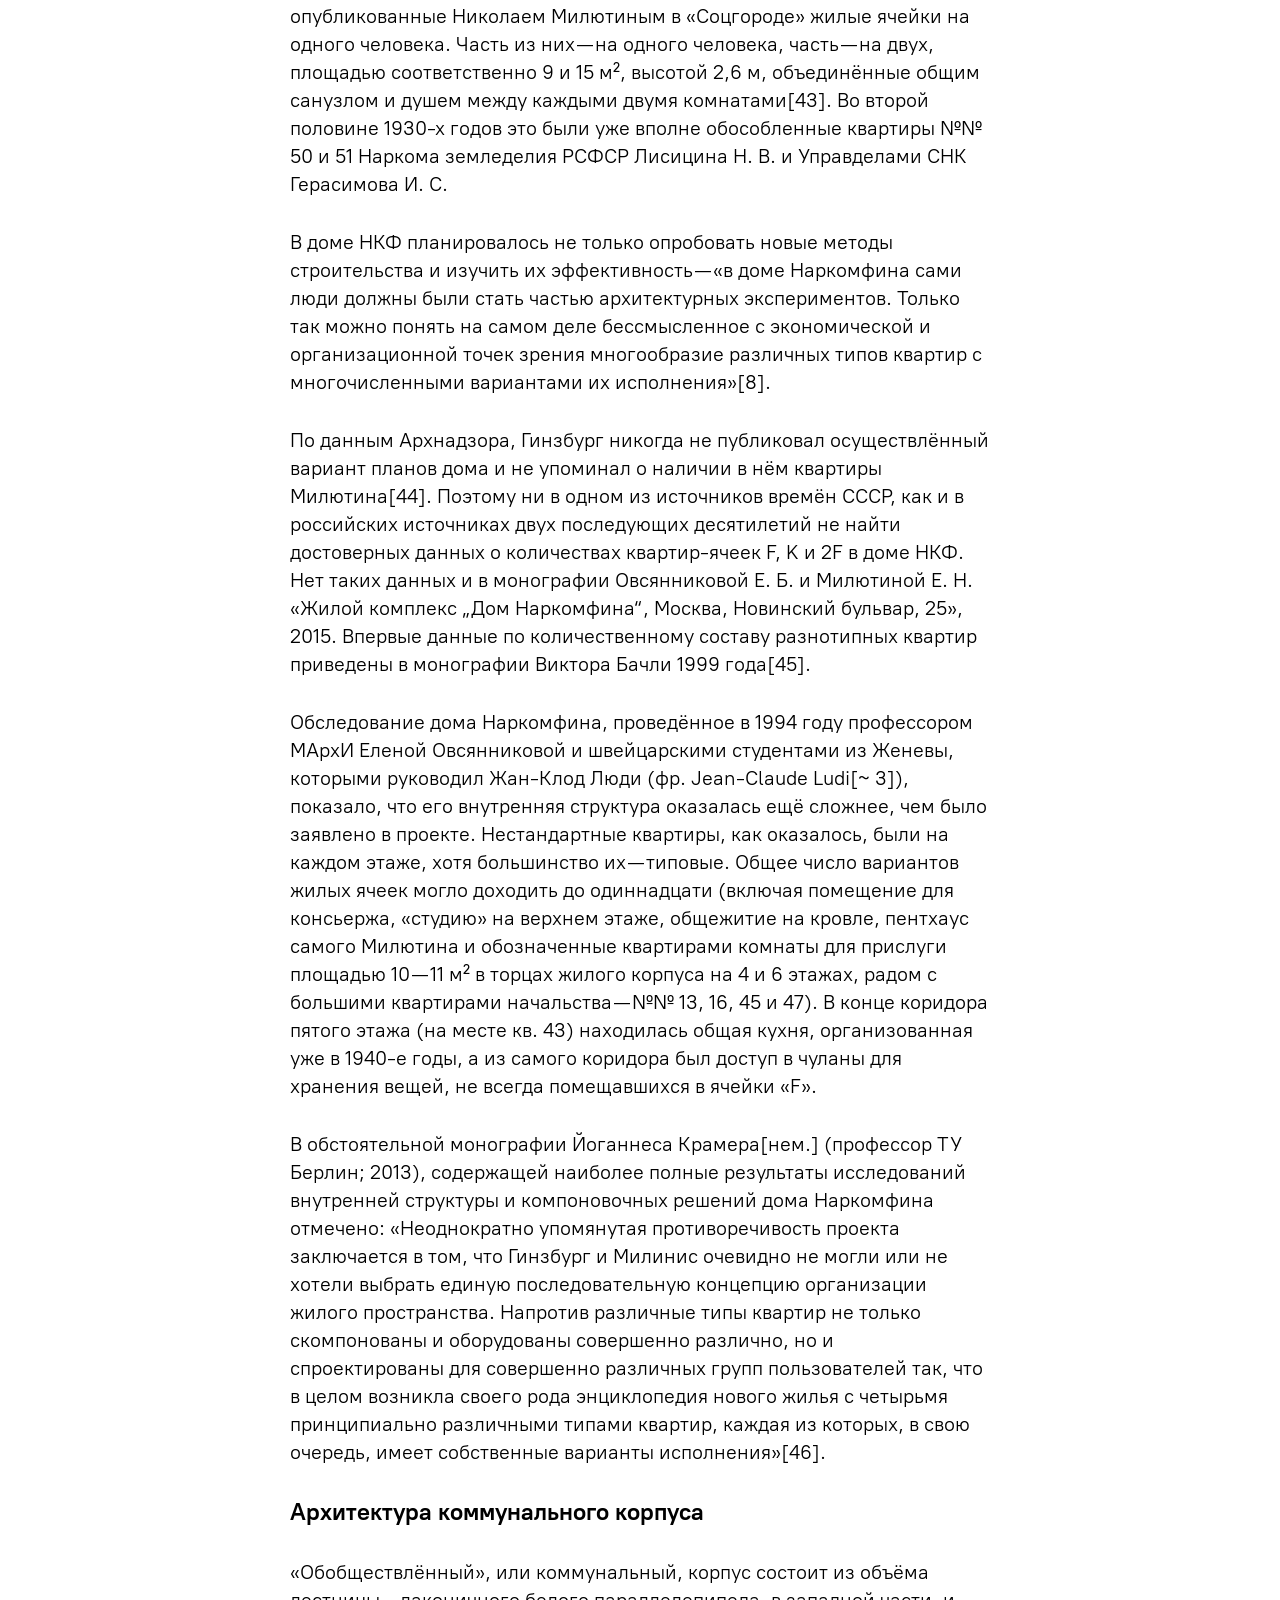
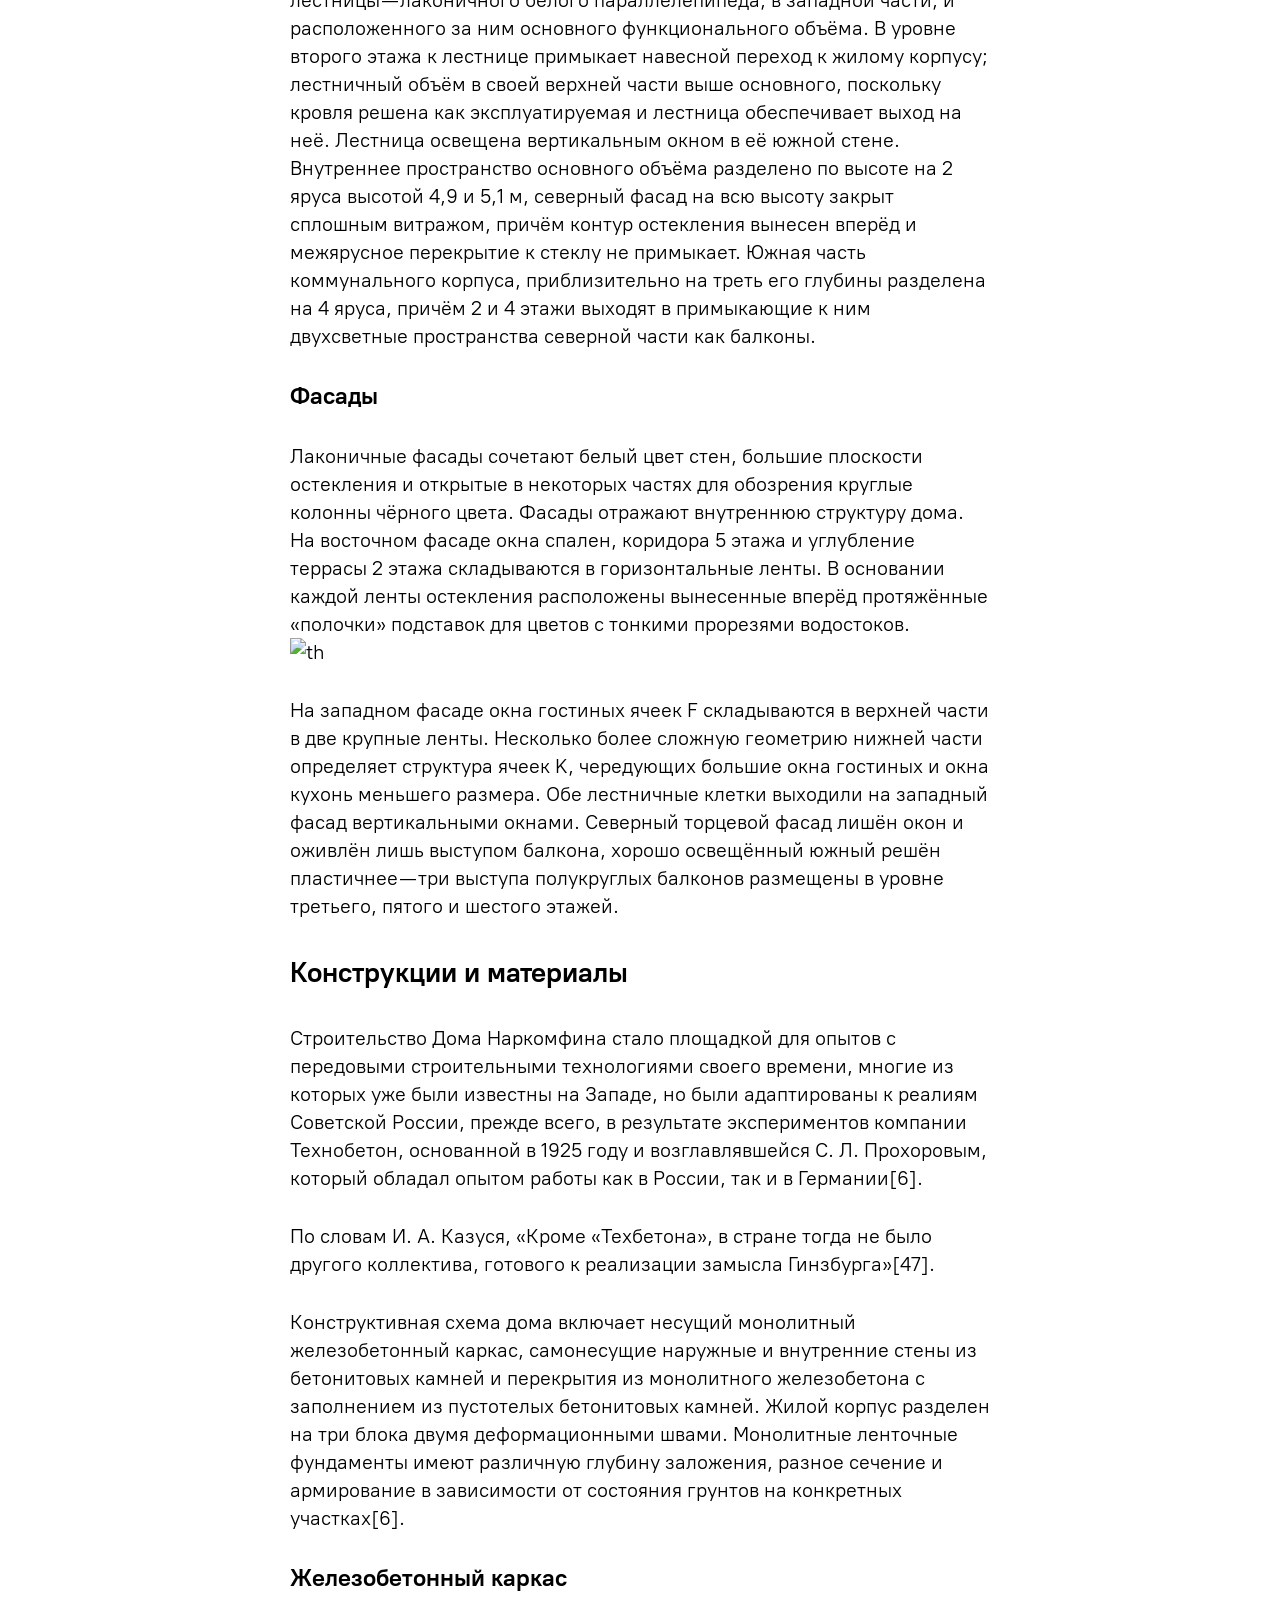
==== commit b9b7fa94: "Обнов" ====
--- a/index.html
+++ b/index.html
@@ -7,10 +7,10 @@
     <link rel="stylesheet" href="stylesheets/style.css" />
   </head>
   <body>
-    <nav
-    class="menubar">
-    <a href="index.html">Главная</a>
-    <a href="about.html">О проекте</a></nav>
+    <nav class="menubar">
+      <a href="index.html">Главная</a>
+      <a href="about.html">О проекте</a>
+    </nav>
     <nav class="sidebar">
       <ul>
         <li><a href="#1">История создания дома Наркомфина</a></li>
@@ -25,50 +25,52 @@
             >Идеология «опытного коммунального дома переходного типа»</a
           >
         </li>
-        <li>
-          <a href="#3">Участок</a>
-        </li>
-        <li>
-          <a href="#4">Состав жилого комплекса</a>
-        </li>
+        <li><a href="#3">Участок</a></li>
+        <li><a href="#4">Состав жилого комплекса</a></li>
         <li><a href="#5">Архитектура</a></li>
         <ul>
-          <li><a href="6_1">Пространственная организация комплекса</a></li>
-          <li><a href="6_2">Дом Наркомфина и 5 принципов Ле Корбюзье</a></li>
+          <li><a href="#5_1">Пространственная организация комплекса</a></li>
+          <li><a href="#5_2">Дом Наркомфина и 5 принципов Ле Корбюзье</a></li>
+          <!-- <ul>
+        <li><a href="#5_2_1">Парк и открытый первый этаж</a></li>
+        <li><a href="#5_2_2">Внутренняя структура</a></li>
+        <li><a href="#5_2_3">Типы ячеек-квартир и их распределение</a></li>
+        <li><a href="#5_2_4">Архитектура коммунального корпуса</a></li>
+        <li><a href="#5_2_5">Фасады</a></li>
+      </ul> -->
+          <li><a href="#5_3">Конструкции и материалы</a></li>
+          <!-- <ul>
+        <li><a href="#5_3_1">Железобетонный каркас</a></li>
+        <li><a href="#5_3_2">Блоки Прохорова</a></li>
+        <li><a href="#5_3_3">Инженерные коммуникации</a></li>
+        <li><a href="#5_3_4">Внешние стены</a></li>
+        <li><a href="#5_3_5">Другие экспериментальные материалы</a></li>
+        <li><a href="#5_3_6">Цветочницы</a></li>
+      </ul> -->
+          <li><a href="#5_4">Интерьеры</a></li>
+          <!-- <ul>
+        <li><a href="#5_4_1">Освещение</a></li>
+        <li><a href="#5_4_2">Сдвижные окна</a></li>
+        <li><a href="#5_4_3">Цвет</a></li>
+      </ul> -->
         </ul>
+        <li><a href="#6">Критика проекта</a></li>
         <ul>
-          <li><a href="6.1">Парк и открытый первый этаж</a></li>
-          <li><a href="6.2">Внутренняя структура</a></li>
-          <li><a href="6.3">Типы ячеек-квартир и их распределение</a></li>
-          <li><a href="6.4">Архитектура коммунального корпуса</a></li>
-          <li><a href="6.5">Фасады</a></li>
-          <ul>
-            
-              <li><a href="0.01">Конструкции и материалы</a></li>
-            </ul>
-            
-          <li><a href="#0.1">Железобетонный каркас</a></li>
-          <li><a href="#0.2">Блоки Прохорова</a></li>
-          <li><a href="#0.3">Инженерные коммуникации</a></li>
-          <li><a href="#0.4">Внешние стены</a></li>
-          <li><a href="#0.5">Другие экспериментальные материалы</a></li>
-          <li><a href="#0.5">Цветочницы</a></li>
+          <li><a href="#6_1">С технической стороны</a></li>
+          <li><a href="#6_2">С бытовой стороны</a></li>
         </ul>
+        <li><a href="#7">История эксплуатации и проект реставрации</a></li>
         <ul>
-          <li><a href="01">Интерьеры</a></li>
+          <li><a href="#7_1">Развитие городского окружения</a></li>
+          <li><a href="#7_2">Перестройки</a></li>
+          <li><a href="#7_3">Причины ветхости дома</a></li>
+          <li><a href="#7_4">Новейшая история дома и реставрация</a></li>
         </ul>
-  <li><a href="001"></a></li>
-  <li><a href="002"></a></li>
-  <li><a href="003"></a></li>
-          </ul>
-        <li><a href="#6">Критика проекта</a></li>
-        <li><a href="#7">История эксплуатации</a></li>
-        <li><a href="#8">Новейшая история дома и реставрация</a></li>
-        <li><a href="#9">Значение проекта в исторической перспективе</a></li>
-        <li><a href="#10">Реальная жизнь в доме Наркомфина</a></li>
+        <li><a href="#8">Значение проекта в исторической перспективе</a></li>
+        <li><a href="#9">Реальная жизнь в доме Наркомфина</a></li>
       </ul>
     </nav>
-    <h1><b>Дом Наркомфина</b></h1>
+    <h1>Дом Наркомфина</h1>
     <hr />
     <p>
       <b>Дом Наркомфи́на</b> — один из знаковых памятников архитектуры советского
@@ -107,7 +109,7 @@
       src="https://thumb.wikimedia.org/wikipedia/commons/thumb/3/30/Moscow%2C_Narkomfin_building_in_May_2021_03.jpg/960px-Moscow%2C_Narkomfin_building_in_May_2021_03.jpg?utm_source=ru.wikipedia.org&utm_campaign=parser&utm_content=thumbnail"
       alt="Дом Наркомфина"
     />
-    <img src="image/narkomfin.jpg" alt="" />
+    <img src="images/narkomfin.jpg" alt="Фотография Дома Наркомфина" />
     <p>
       С 1980-х годов дом находился в аварийном состоянии, был трижды включён в
       список «100 главных зданий мира, которым грозит уничтожение»[4]. В 1986
@@ -303,13 +305,11 @@
       и минимальный размер кухонь в квартирах[25]. Между тем М. Я. Гинзбург
       подчёркивает:
     </p>
-    <p>
-      <i
-        >«мы сочли совершенно необходимым создание ряда моментов, стимулирующих
-        переход на более высокую форму социально-бытового уклада, но не
-        декретирующих этот переход»[26].</i
-      >
-    </p>
+    <blockquote>
+      «мы сочли совершенно необходимым создание ряда моментов, стимулирующих
+      переход на более высокую форму социально-бытового уклада, но не
+      декретирующих этот переход»[26].
+    </blockquote>
     <p>
       Таким образом, называть «коммунальный дом» Наркомфина «домом-коммуной»
       принципиально неверно, так как дом Наркомфина был примером реализации идей
@@ -395,7 +395,7 @@
     </ol>
     <h2 id="5">Архитектура</h2>
     <hr />
-    <h4>Пространственная организация комплекса</h4>
+    <h3 id="5_1">Пространственная организация комплекса</h3>
     <p>
       Основной (жилой) корпус вытянут с севера на юг с небольшим отклонением от
       меридиональной оси, в глубине участка, в 165 м от Новинского бульвара
@@ -407,7 +407,7 @@
       парка, прачечную и коммунальный корпус объединяла диагональная дорожка.
       Пройдя под жилым корпусом, можно было попасть на видовую площадку[17].
     </p>
-    <h5>Дом Наркомфина и 5 принципов Ле Корбюзье</h5>
+    <h3 id="5_2">Дом Наркомфина и 5 принципов Ле Корбюзье</h3>
     <p>
       С. О. Хан-Магомедов отмечает созвучие дома Наркомфина 5 принципам Ле
       Корбюзье в целом: «здесь есть и столбы, и плоская крыша, и горизонтальные
@@ -419,7 +419,7 @@
       Я. Гинзбурга, ОСА и редакции СА с Ле Корбюзье во второй половине 1920-х
       годов было достаточно интенсивным[36].
     </p>
-    <h3>Парк и открытый первый этаж</h3>
+    <h4 id="5_2_1">Парк и открытый первый этаж</h4>
     <p>
       Важной частью ансамбля М. Я. Гинзбург считал парк, спроектированный на
       прямоугольном участке между объёмом прачечной и жилого корпуса («Весь дом
@@ -439,7 +439,7 @@
       чистым и ясным»[37].
     </p>
 
-    <h3>Внутренняя структура</h3>
+    <h4 id="5_2_2">Внутренняя структура</h4>
     <p>
       Жилой корпус — шестиэтажное здание длиной 82,5 м и высотой 17 м, Вдоль
       восточного фасада сгруппированы спальни и коридоры, вдоль западного
@@ -476,7 +476,7 @@
       обязательное, но возможное питание в столовой, стирка белья в прачечной,
       досуг в библиотеке и воспитание детей в детском саду[38].
     </p>
-    <h3>Типы ячеек-квартир и их распределение</h3>
+    <h4 id="5_2_3">Типы ячеек-квартир и их распределение</h4>
     <p>
       В доме Наркомфина по трактовке М. Я. Гинзбурга использованы три типа
       квартир-«ячеек», основанных на разработках Секции типизации Стройкома
@@ -600,7 +600,7 @@
       принципиально различными типами квартир, каждая из которых, в свою
       очередь, имеет собственные варианты исполнения»[46].
     </p>
-    <h3>Архитектура коммунального корпуса</h3>
+    <h4 id="5_2_4">Архитектура коммунального корпуса</h4>
     <p>
       «Обобществлённый», или коммунальный, корпус состоит из объёма лестницы —
       лаконичного белого параллелепипеда, в западной части, и расположенного за
@@ -617,7 +617,7 @@
       как балконы.
     </p>
 
-    <h3>Фасады</h3>
+    <h4 id="5_2_5">Фасады</h4>
 
     <p>
       Лаконичные фасады сочетают белый цвет стен, большие плоскости остекления и
@@ -641,7 +641,7 @@
       выступом балкона, хорошо освещённый южный решён пластичнее — три выступа
       полукруглых балконов размещены в уровне третьего, пятого и шестого этажей.
     </p>
-    <h5><b>Конструкции и материалы</b></h5>
+    <h3 id="5_3">Конструкции и материалы</h3>
     <p>
       Строительство Дома Наркомфина стало площадкой для опытов с передовыми
       строительными технологиями своего времени, многие из которых уже были
@@ -663,27 +663,24 @@
       глубину заложения, разное сечение и армирование в зависимости от состояния
       грунтов на конкретных участках[6].
     </p>
-    <h6>Железобетонный каркас</h6>
+    <h4 id="5_3_1">Железобетонный каркас</h4>
     <p>
       Несущая конструкция всех корпусов — монолитный железобетонный каркас. Для
       армирования применялась гладкая сталь со спиральной обмоткой[5].
     </p>
-    <p>
-      <i
-        >«Статическую нагрузку несут круглые железобетонные столбы с арматурой
-        Консидера. В поперечном направлении расстояние между осями 3,50 и 4,50
-        м. В продольном направлении — 3,75 м. Столбы в продольном и поперечном
-        направлении связаны железобетонными прогонами. В поперечном направлении
-        имеются консоли по обе стороны, дающие общую глубину корпуса 10,15 м.
-        Таким образом почти все столбы оказываются внутри архитектурного
-        пространства, и наружные стены по каждому этажу передают нагрузку
-        столбам через консоли. Толщина столбов 35 см. Наружные стены выполнены
-        из пустотелых шлакобетонных камней типа „Крестьянин“ в полтора камня с
-        засыпкой между камнями 6 см шлака. Общая толщина наружных стен 36
-        см»[48].
-      </i>
-    </p>
-    <h1>Блоки Прохорова</h1>
+    <blockquote>
+      «Статическую нагрузку несут круглые железобетонные столбы с арматурой
+      Консидера. В поперечном направлении расстояние между осями 3,50 и 4,50 м.
+      В продольном направлении — 3,75 м. Столбы в продольном и поперечном
+      направлении связаны железобетонными прогонами. В поперечном направлении
+      имеются консоли по обе стороны, дающие общую глубину корпуса 10,15 м.
+      Таким образом почти все столбы оказываются внутри архитектурного
+      пространства, и наружные стены по каждому этажу передают нагрузку столбам
+      через консоли. Толщина столбов 35 см. Наружные стены выполнены из
+      пустотелых шлакобетонных камней типа „Крестьянин“ в полтора камня с
+      засыпкой между камнями 6 см шлака. Общая толщина наружных стен 36 см»[48].
+    </blockquote>
+    <h4 id="5_3_2">Блоки Прохорова</h4>
     <p>
       Важным нововведением С. Л. Прохорова стало использование блоков
       «холодного» бетонитового камня с двумя крупными отверстиями: для
@@ -711,7 +708,7 @@
       технология позволяла экономить до 20 процентов бетона по сравнению с
       монолитной железобетонной плитой[6].
     </p>
-    <h2>Инженерные коммуникации</h2>
+    <h4 id="5_3_3">Инженерные коммуникации</h4>
     <p>
       Блоки Прохорова позволили спрятать каналы канализации, водоснабжения,
       вентиляции, а на южном фасаде ливневого стока, в стены и перекрытия,
@@ -724,7 +721,7 @@
       этой причине не осуществлялся, протечкам и последующей необходимости в
       разборке и замене части стен во время реставрации[6].
     </p>
-    <h3>Внешние стены</h3>
+    <h4 id="5_3_4">Внешние стены</h4>
     <p>
       Каркас колонн позволил снять конструктивную нагрузку с внешних стен,
       сделав их самонесущими, и позволил использовать ленточные окна,
@@ -738,7 +735,7 @@
       позволяет экономить до 25 % бетона, а её теплоизоляционный эффект лучше,
       чем у кирпичной стены в 2,5 кирпича[49].
     </p>
-    <h4>Другие экспериментальные материалы</h4>
+    <h4 id="5_3_5">Другие экспериментальные материалы</h4>
     <p>
       Камышит и соломит, материалы, нередко упоминаемые в связи с Домом
       Наркомфина и строительством периода авангарда в целом, представляют собой
@@ -778,7 +775,7 @@
       разработанной ведущим германским специалистом по плоским крышам Эрнстом
       Маем.
     </p>
-    <h3>Цветочницы</h3>
+    <h4 id="5_3_6">Цветочницы</h4>
     <p>
       Ленты цветочниц на восточном фасаде — характерный элемент архитектуры
       дома. Помимо декоративной, они несли и функциональную нагрузку, поскольку
@@ -796,8 +793,8 @@
       1960-е годы отверстия заделали, вода стала попадать в трещины между
       штукатуркой и кладкой стен и вызвала разрушение их поверхности.
     </p>
-    <h3 id="01">Интерьеры</h3>
-    <h3 id="001">Освещение</h3>
+    <h3 id="5_4">Интерьеры</h3>
+    <h4 id="5_4_1">Освещение</h4>
     <p>
       Архитекторы дома Наркомфина уделяли большое внимание освещённости
       внутренних пространств. «Лучшей системой», зрительно расширяющей
@@ -809,7 +806,7 @@
       признано сплошное остекление, апробированное в доме Наркомфина на примере
       витража коммунального корпуса[50].
     </p>
-    <h3 id="002">Сдвижные окна</h3>
+    <h4 id="5_4_2">Сдвижные окна</h4>
     <p>
       Одно из нововведений дома Наркомфина — окна, скользящие по направляющим,
       сходные с изобретёнными Ле Корбюзье и Пьером Жаннере. Они были
@@ -822,7 +819,7 @@
       внутренняя — из сосны и покрашена в белый цвет. Подвижные части были
       выполнены из некрашеного дуба.
     </p>
-    <h3 id="003">Цвет</h3>
+    <h4 id="5_4_3">Цвет</h4>
     <p>
       Эксперименты с цветом в доме Наркомфина стали продолжением опытов, начатых
       М. Я. Гинзбургом в архитектурной комнате бывшего МВТУ (ныне МГТУ им. Н. Э.
@@ -858,7 +855,7 @@
       типа «эксперимент», «экспериментальный», «переходного типа» и тому
       подобной[~ 6].
     </p>
-    <h6><b>Критика с технической стороны</b></h6>
+    <h3 id="6_1">Критика с технической стороны</h3>
     <p>
       Согласно результатам реставрационных исследований 2016—2020 годов,
       полемические высказывания 2000-х о непрочности конструкций и строительных
@@ -893,7 +890,7 @@
       времени и, в качестве экспериментальной постройки, оценивал, стремясь к
       объективности, как успехи, так и неудачи проекта и его реализации.
     </p>
-    <h1>Критика с бытовой стороны</h1>
+    <h3 id="6_2">Критика с бытовой стороны</h3>
     <p>
       Подобно тому, как критика технических особенностей постройки была во
       многом вызвана последствиями неграмотной эксплуатации дома и возникшими в
@@ -962,9 +959,9 @@
       современном ключе, обеспечив жителей дома сервисом, необходимым для работы
       и досуга.
     </p>
-    <h2 id="6">История эксплуатации</h2>
+    <h2 id="7">История эксплуатации и проект реставрации</h2>
     <hr />
-    <h3>Развитие городского окружения</h3>
+    <h3 id="7_1">Развитие городского окружения</h3>
     <p>
       В 1933—1935 году на территории, первоначально предназначавшейся для
       детского сада и яслей жилого комплекса (вдоль его южной границы), по
@@ -1010,7 +1007,7 @@
       одна из сталинских высоток — жилой дом на Кудринской площади, ставшая
       архитектурной доминантой Краснопресненского района.
     </p>
-    <h4>Перестройки</h4>
+    <h3 id="7_2">Перестройки</h3>
     <p>
       С середины 1930-х годов дом № 25, корп. 1 стоял на балансе Совета народных
       комиссаров, с 1946 года — Совета Министров РСФСР вплоть до начала 1960-х
@@ -1108,7 +1105,7 @@
       По состоянию на начало 1960-х годов в доме насчитывалось 58 квартир со 178
       жителями[78].
     </p>
-    <h5>Причины ветхости дома</h5>
+    <h3 id="7_3">Причины ветхости дома</h3>
     <p>
       За все годы существования дома не было выполнено ни одного капитального
       ремонта. В конце 1970-х власти Москвы собирались сделать капремонт, для
@@ -1144,10 +1141,10 @@
       нашем городе появляются такие замечательные торговые центры, не то, что
       этот мусор», — сказал Лужков, указывая в направлении Наркомфина[86][~ 10].
     </p>
-    <h2 id="7">Новейшая история дома и реставрация</h2>
+    <h3 id="7_4">Новейшая история дома и реставрация</h3>
     <hr />
-    <h2>Нереализованные проекты реставрации / 1980-е — 2014</h2>
-    <h3>Первый проект / конец 1980-х годов</h3>
+    <h4>Нереализованные проекты реставрации / 1980-е — 2014</h4>
+    <h4>Первый проект / конец 1980-х годов</h4>
     <p>
       С 1985 года сын Моисея Гинзбурга, архитектор Владимир Гинзбург стал
       предпринимать попытки привлечь внимание к судьбе Дома Наркомфина. За более
@@ -1175,7 +1172,7 @@
       дома Наркомфина получил 1-ю премию Международного фестиваля «Зодчество» в
       категории «Проект».
     </p>
-    <h5>Третий проект / начало 2000-х / апарт-отель</h5>
+    <h4>Третий проект / начало 2000-х / апарт-отель</h4>
     <p>
       В начале 2000-х годов в мастерской Алексея Гинзбурга по заказу нового
       инвестора, выкупившего после приватизации значительную часть квартир в
@@ -1189,12 +1186,12 @@
       основном сдавались в аренду, их многократно ремонтировали, что
       способствовало уничтожению оставшихся подлинных элементов памятника.
     </p>
-    <h6>Эскизный проект / 2014</h6>
+    <h4>Эскизный проект / 2014</h4>
     <p>
       В 2014 появился еще один эскизный проект реставрации, разработанный
       Kleinewelt Architekten по заказу Группы «Коперник».
     </p>
-    <h1>Реализованный проект реставрации / 2016—2020</h1>
+    <h4>Реализованный проект реставрации / 2016—2020</h4>
     <p>
       В 2016 году девелоперской компанией «Лига прав» были выкуплены все
       помещения комплекса, что дало возможность начать работы по спасению дома,
@@ -1234,21 +1231,14 @@
     <p>
       <b><i>Алексей Гинзбург:</i></b>
     </p>
-    <p>
+    <blockquote>
       «Пять лет [реставрации] нельзя назвать легкими, продолжилась борьба за то
       чтобы дом [Наркомфина] сохранил свою подлинность и дух времени, остался
       памятником своей эпохи и стал бы примером консервации и научной
       реставрации объектов культурного наследия этого периода. За эти пять лет
-      мы узнали о Доме Наркомфина больше, чем за все предыдущие годы»[5].
-    </p>
-    <p>
-      «Пять лет [реставрации] нельзя назвать легкими, продолжилась борьба за то
-      чтобы дом [Наркомфина] сохранил свою подлинность и дух времени, остался
-      памятником своей эпохи и стал бы примером консервации и научной
-      реставрации объектов культурного наследия этого периода. За эти пять лет
-      мы узнали о Доме Наркомфина больше, чем за все предыдущие годы»[5].
-    </p>
-    <h2>Реставрация объемно-пространственного решения и фасадов</h2>
+      мы узнали о доме Наркомфина больше, чем за все предыдущие годы»[5].
+    </blockquote>
+    <h4>Реставрация объемно-пространственного решения и фасадов</h4>
     <p>
       Важным результатом реставрации стала расчистка застроенных в 1960-е годы
       колонн первого этажа и понижение уровня рельефа под домом и вокруг него до
@@ -1280,7 +1270,7 @@
       витража, освещающего северную стену; такой витраж существовал в
       первоначальном проекте М. Я. Гинзбурга.
     </p>
-    <h3>Реставрация конструкций и кладки стен</h3>
+    <h4>Реставрация конструкций и кладки стен</h4>
     <p>
       Исследования конструкций дома показали, что они реализованы достаточно
       точно согласно хранящемуся в архиве проекту Сергея Прохорова, а также —
@@ -1331,13 +1321,15 @@
       появились живые цветы и трава».
     </p>
     <h4>Реставрация и замена, дополнение внутренних перегородок</h4>
-    Для замены полностью деформировавшихся фибролитовых внутристенных
-    перегородок использовали газобетонные блоки YTONG размерами 625 × 250 × 75
-    мм. Слой штукатурки на перегородках уменьшили до 5-10 мм, толщину всей
-    перегородки до 100 мм. Звукоизоляции в доме Наркомфина первоначально не
-    было. При приспособлении к межквартирным перегородкам добавили слой
-    звукоизолирующего материала толщиной 5 мм.
-    <h5>Реставрация окон и витражей</h5>
+    <p>
+      Для замены полностью деформировавшихся фибролитовых внутристенных
+      перегородок использовали газобетонные блоки YTONG размерами 625 × 250 × 75
+      мм. Слой штукатурки на перегородках уменьшили до 5-10 мм, толщину всей
+      перегородки до 100 мм. Звукоизоляции в доме Наркомфина первоначально не
+      было. При приспособлении к межквартирным перегородкам добавили слой
+      звукоизолирующего материала толщиной 5 мм.
+    </p>
+    <h4>Реставрация окон и витражей</h4>
     <p>
       Многие элементы оконных конструкций в 1960-е были заменены на деревянные
       оконные рамы, а в 2000-е — на пластиковые стеклопакеты. «Гинзбург
@@ -1354,13 +1346,15 @@
       пластиковые подшипники со встроенными пружинами, разработанные специально
       для дома Наркомфина.
     </p>
-    Подлинные прижимные анкерные пластины, обеспечивавшие очень плотное
-    прилегание створок к рамам, установили, в основном, на 1 и 2 этажах. Не
-    реализованный при строительстве дома, но известный по проекту Моисея
-    Гинзбурга вариант прижимного элемента крепления с втулкой на подшипниках был
-    воссоздан с увеличением размера вала для пары скольжения (такая конструкция
-    более долговечна) и с возможностью регулировки в узлах крепления. Такие
-    элементы установили во всех остальных окнах.
+    <p>
+      Подлинные прижимные анкерные пластины, обеспечивавшие очень плотное
+      прилегание створок к рамам, установили, в основном, на 1 и 2 этажах. Не
+      реализованный при строительстве дома, но известный по проекту Моисея
+      Гинзбурга вариант прижимного элемента крепления с втулкой на подшипниках
+      был воссоздан с увеличением размера вала для пары скольжения (такая
+      конструкция более долговечна) и с возможностью регулировки в узлах
+      крепления. Такие элементы установили во всех остальных окнах.
+    </p>
     <p>
       Часть бетонных рам восточного фасада сохранена, часть докомпонована.
       Бетонные рамы жилых помещений по настоянию девелопера из-за опасения
@@ -1390,7 +1384,7 @@
       цементно-песчаной смесью с добавлением олифы, окрашенной в темно-серый
       цвет. Восстановлением витража занимался инженер Игорь Сафронов.
     </p>
-    <h6>Реставрация кровель и парапета</h6>
+    <h4>Реставрация кровель и парапета</h4>
     <p>
       Плиты покрытия утепленной шлаком гольц-цементной кровли дома Наркомфина
       были армированы и отлиты из бетона с галечным наполнителем. Примерно треть
@@ -1414,7 +1408,7 @@
       солнцезащитной конструкции, реставраторы отказались, поскольку не было
       обнаружено место его крепления.
     </p>
-    <h1>Реставрация и приспособление интерьеров</h1>
+    <h4>Реставрация и приспособление интерьеров</h4>
     <p>
       Работами по восстановлению деревянных дверей и изготовлению встроенной
       мебели руководил Владимир Якушкин. Отреставрированные двери установили во
@@ -1453,7 +1447,7 @@
       интерьерами квартир: так, направляющие и доводчики штор скрыты уступами из
       гипсокартона.
     </p>
-    <h2>Цвет: исследование и восстановление покрасок</h2>
+    <h4>Цвет: исследование и восстановление покрасок</h4>
     <p>
       В июле 2018 года реставраторы сделали 340 зондажей для исследования
       покрасок в основном здании. Данные сопоставили с предыдущими
@@ -1498,7 +1492,7 @@
       2 Андрей Романовский, Евгения Зорина, Лариса Янова и их студенты в рамках
       летней практики[5].
     </p>
-    <h3>Реставрация полов</h3>
+    <h4>Реставрация полов</h4>
     <p>
       Ксилолит, утраченный практически во всех жилых ячейках, в нескольких из
       них был воссоздан. В других квартирах была использована более поздняя
@@ -1537,12 +1531,12 @@
       жильцов дома, патронов Музея и владельцев карт GARAGE доступно кафе Дома
       Наркомфина, а на первом этаже жилого корпуса открылся книжный магазин.[7]
     </p>
-    <h2 id="9">Значение проекта в исторической перспективе</h2>
+    <h2 id="8">Значение проекта в исторической перспективе</h2>
     <hr />
-    <h2>
+    <h3>
       Смена приоритетов в Советской России начала 1930-х годов как причина
       сворачивания эксперимента конструктивистов
-    </h2>
+    </h3>
     <img
       src="https://thumb.wikimedia.org/wikipedia/commons/thumb/e/e1/Narkomfin_building_2020-07.jpg/960px-Narkomfin_building_2020-07.jpg?utm_source=ru.wikipedia.org&utm_campaign=parser&utm_content=thumbnail"
       alt="df"
@@ -1656,7 +1650,7 @@
       направленных на поиски многоквартирного жилья нового типа в архитектуре XX
       века.
     </p>
-    <h2 id="10">Реальная жизнь в доме Наркомфина</h2>
+    <h2 id="9">Реальная жизнь в доме Наркомфина</h2>
     <hr />
     <p>
       В период отделки здания в нём находилась мастерская М. Я. Гинзбурга (см.
--- a/stylesheets/style.css
+++ b/stylesheets/style.css
@@ -1,2 +1,3 @@
 @import "reset.css";
-@import "fonts.css" @import "layout.css";
+@import "fonts.css";
+@import "layout.css";
